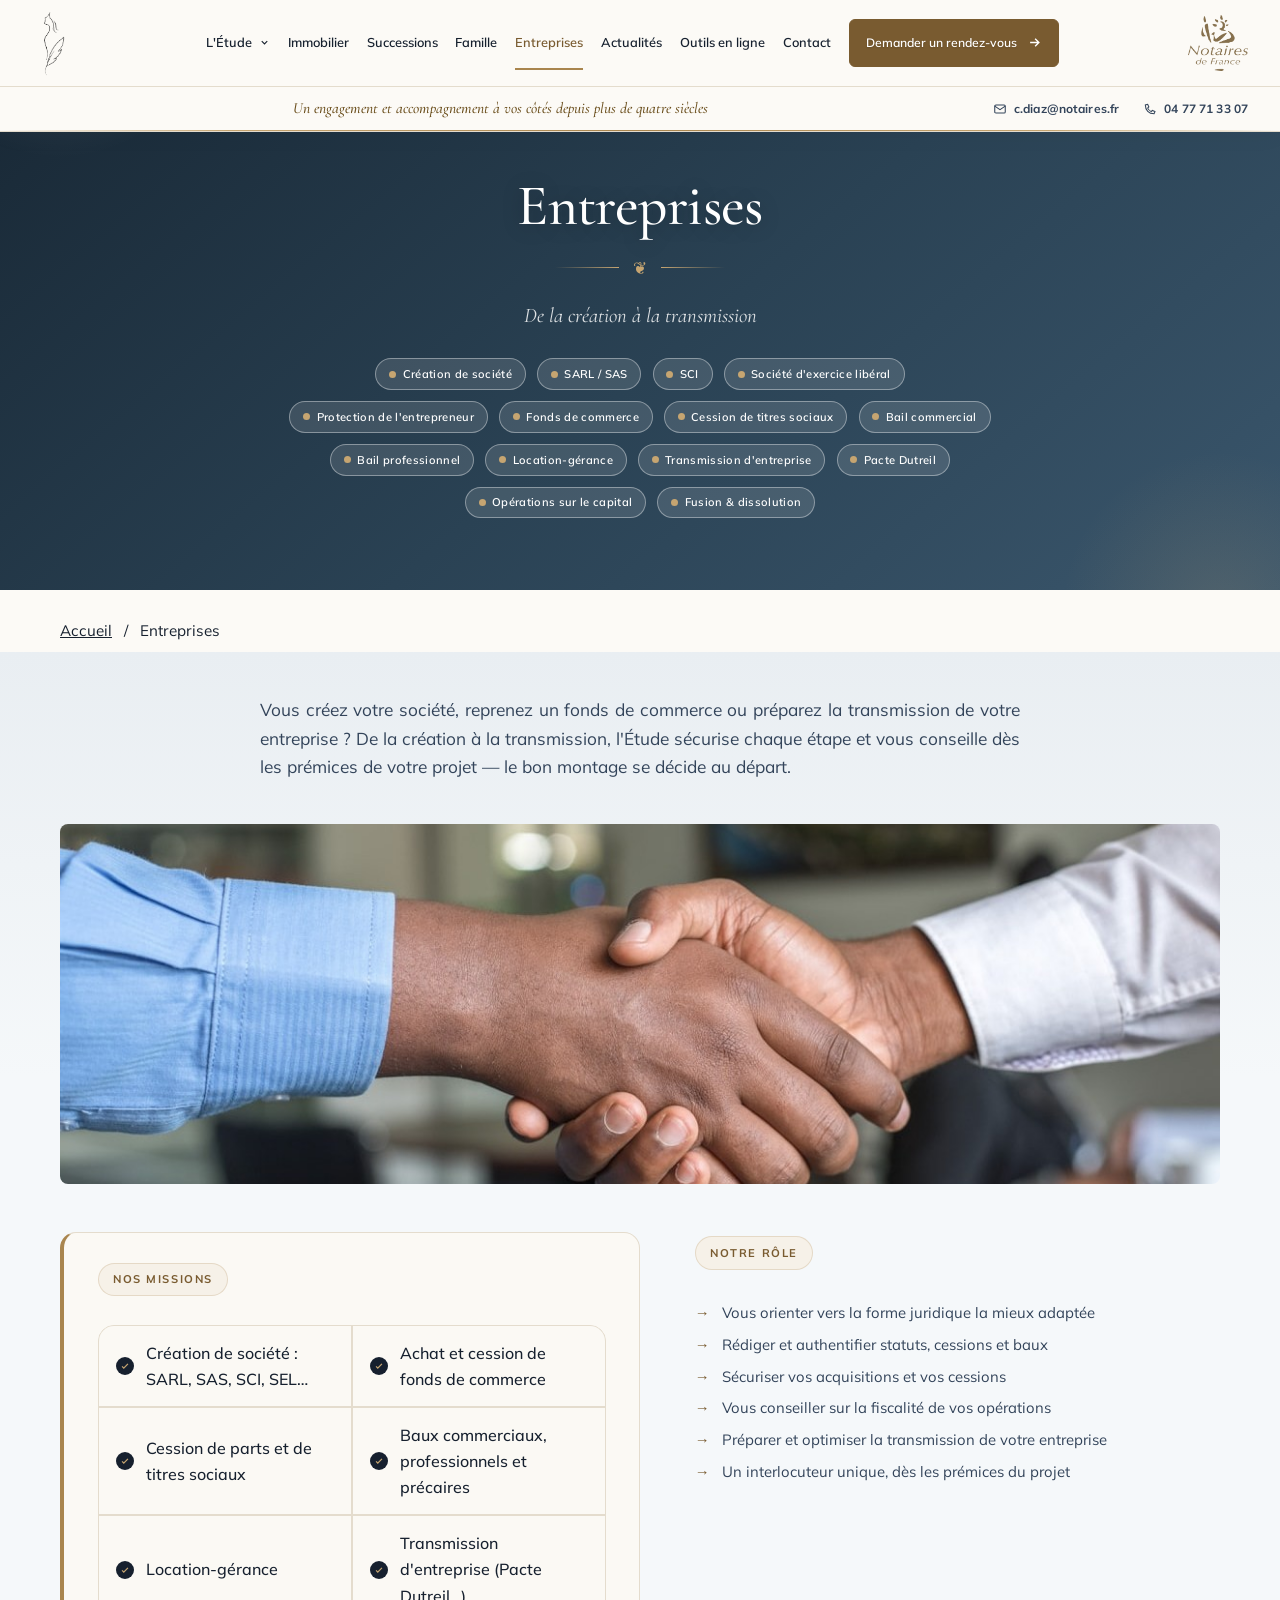
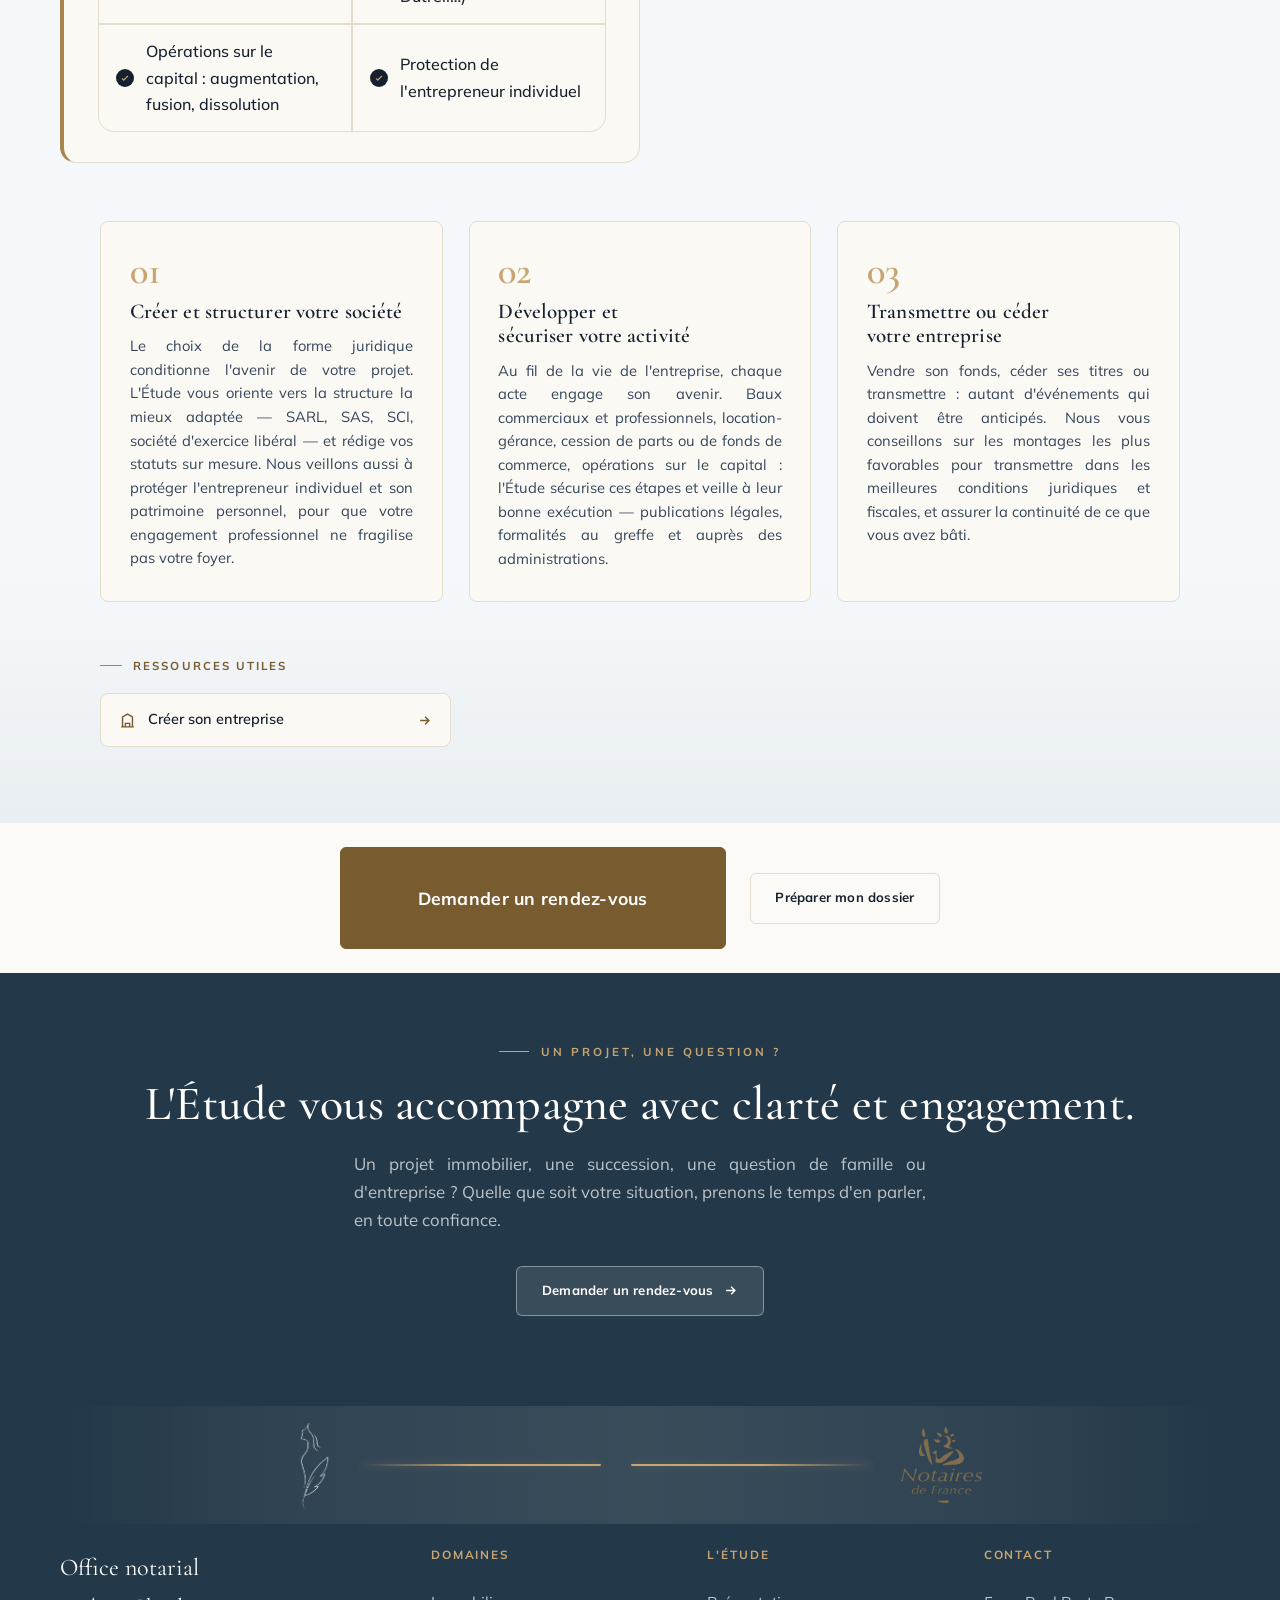
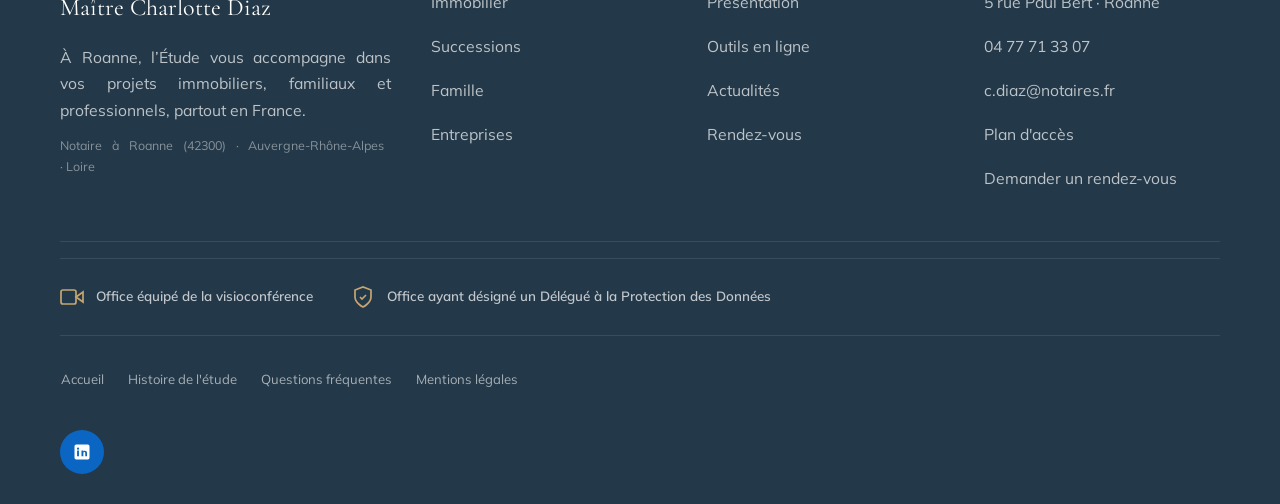
==== entreprises/index.html @ 30078b8b "Simplifie les parcours clients et cree quatre pages metier" ====
<!DOCTYPE html>
<html lang="fr">
<head>
<meta charset="UTF-8">

<meta name="viewport" content="width=device-width, initial-scale=1.0">
<title>Entreprises à Roanne — Me Charlotte Diaz, notaire</title>
<meta name="description" content="Création, développement et transmission d'entreprise à Roanne : l'Étude accompagne vos projets professionnels et patrimoniaux.">
<!-- La balise "keywords" a été retirée le 09/09/2026 (recommandation de l'audit) :
     Google l'ignore depuis 2009, elle ne servait à rien et affichait publiquement
     la liste des mots-clés visés. Le vrai référencement passe par le titre,
     la description et le texte de la page — qui sont déjà en place. -->

<!-- ══════════════════════════════════════════════════════════════════
     ADRESSE OFFICIELLE DE LA PAGE  ·  À METTRE À JOUR LE JOUR J

     Ces trois lignes disent à Google et aux réseaux sociaux :
     « la vraie adresse de ce site, c'est celle-ci ».
     Aujourd'hui c'est l'adresse provisoire en .vercel.app.
     👉 LE JOUR DE LA NOMINATION : remplacer les 3 adresses ci-dessous
        par le domaine définitif (ex. https://diaz-roanne.notaires.fr/),
        ainsi que le champ "url" de la fiche technique plus bas.
     ══════════════════════════════════════════════════════════════════ -->
<link rel="canonical" href="https://etude-charlotte-diaz.vercel.app/entreprises/">
<meta property="og:url" content="https://etude-charlotte-diaz.vercel.app/entreprises/">
<meta property="og:image" content="https://etude-charlotte-diaz.vercel.app/assets/partage.jpg">
<meta property="og:image:width" content="1200">
<meta property="og:image:height" content="630">
<meta property="og:image:alt" content="Étude notariale Charlotte Diaz — Notaire à Roanne">
<meta property="og:site_name" content="Étude Notariale Charlotte Diaz — Roanne">
<meta property="og:locale" content="fr_FR">
<meta name="twitter:card" content="summary_large_image">
<!-- ══════════════════════════════════════════════════════════════════
     INTERRUPTEUR GOOGLE  ·  état actuel : FERMÉ (relecture privée)

     "noindex, nofollow" = le site est INVISIBLE sur Google.
                           Seules les personnes à qui Charlotte envoie
                           le lien peuvent le voir. C'est le réglage
                           pendant la phase de relecture.

     "index, follow"     = le site est VISIBLE sur Google.
                           👉 À METTRE LE JOUR DE LA NOMINATION.

     Voir la marche à suivre complète dans JOUR_J.md
     ══════════════════════════════════════════════════════════════════ -->
<meta name="robots" content="noindex, nofollow">
<meta property="og:title" content="Entreprises à Roanne — Me Charlotte Diaz, notaire">
<meta property="og:description" content="Création, développement et transmission d'entreprise à Roanne : l'Étude accompagne vos projets professionnels et patrimoniaux.">
<meta property="og:type" content="website">
<script type="application/ld+json">
{
  "@context": "https://schema.org",
  "@type": "Notary",
  "name": "Étude Notariale Charlotte Diaz",
  "alternateName": ["Étude de Maître Yves Suchet", "Office notarial Suchet", "Étude Suchet — Roanne"],
  "description": "Étude notariale à Roanne, en Auvergne-Rhône-Alpes. Maître Charlotte Diaz succède à Maître Yves Suchet à la tête de l'office du 5 rue Paul Bert. Immobilier, successions, droit de la famille et des entreprises — du Roannais à l'Ouest lyonnais et à Saint-Germain-l'Espinasse.",
  "url": "https://etude-charlotte-diaz.vercel.app/",
  "image": "https://etude-charlotte-diaz.vercel.app/assets/partage.jpg",
  "telephone": "+33477713307",
  "email": "c.diaz@notaires.fr",
  "address": {
    "@type": "PostalAddress",
    "streetAddress": "5 rue Paul Bert",
    "addressLocality": "Roanne",
    "postalCode": "42300",
    "addressRegion": "Auvergne-Rhône-Alpes",
    "addressCountry": "FR"
  },
  "geo": {
    "@type": "GeoCoordinates",
    "latitude": 46.0343,
    "longitude": 4.0701
  },
  "openingHoursSpecification": [
    {
      "@type": "OpeningHoursSpecification",
      "dayOfWeek": ["Monday","Tuesday","Wednesday","Thursday","Friday"],
      "opens": "10:00",
      "closes": "12:00"
    },
    {
      "@type": "OpeningHoursSpecification",
      "dayOfWeek": ["Monday","Tuesday","Thursday","Friday"],
      "opens": "14:00",
      "closes": "17:00"
    }
  ],
  "areaServed": ["Roanne", "Roannais", "Saint-Germain-l'Espinasse", "Ouest lyonnais", "Loire", "Rhône", "Auvergne-Rhône-Alpes"],
  "priceRange": "€€"
}
</script>
<!-- Favicon : la plume de l'Étude dans l'onglet du navigateur (22/07/2026) -->
<link rel="icon" type="image/png" href="../assets/favicon-plume.png">
<link rel="apple-touch-icon" href="../assets/favicon-plume.png">
<link rel="preconnect" href="https://fonts.googleapis.com">
<link rel="preconnect" href="https://fonts.gstatic.com" crossorigin="">
<link href="https://fonts.googleapis.com/css2?family=Cormorant+Garamond:ital,wght@0,400;0,500;0,600;0,700;1,400;1,700&family=Mulish:wght@400;500;600;700&family=Italianno&display=swap" rel="stylesheet">
<!-- 09/09/2026 : la graisse Mulish 300 (« très fine ») était téléchargée sans
     jamais être utilisée — retirée. À l'inverse, l'italique gras du Cormorant
     (1,700) était réclamé par la phrase d'accroche sous le menu sans être
     chargé : le navigateur le fabriquait grossièrement, il est maintenant vrai. -->
<link rel="stylesheet" href="../assets/site.css">
<link rel="stylesheet" href="../assets/experience.css">
<script src="../assets/experience.js" defer></script>
<meta name="theme-color" content="#193444">
<link rel="stylesheet" href="../assets/parcours.css"><script src="../assets/contact.js" defer></script></head>
<body data-view="entreprises" data-page="entreprises">
<a data-route="contenu" href="#contenu" class="skip-link">Aller au contenu</a>

<!-- ░░░ NAV ░░░ -->
<header class="nav" id="nav">
  <div class="nav-inner">
    <!-- Le bloc texte (Office notarial / Charlotte DIAZ / Successeur…) a été remplacé par
         le logo seul, à la demande de Charlotte (22/07/2026). Le nom apparaît désormais
         en grand sur la page d'accueil. Ancienne version : voir _archives/. -->
    <a data-route="accueil" href="../#accueil" class="brand" id="brandBlock" aria-label="Accueil — Office notarial Charlotte Diaz">
      <div class="monogram monogram-solo"><img src="../assets/logo-plume-traits.png" alt="Logo de l'Étude — Office notarial Charlotte Diaz"></div>
    </a>
    <nav class="links" id="links" aria-label="Navigation principale">
      <div class="nav-drop">
        <button type="button" class="nav-drop-trigger" aria-expanded="false" aria-controls="menu-etude">L'Étude
          <svg class="nav-drop-caret" viewBox="0 0 24 24" fill="none" stroke="currentColor" stroke-width="2.4"><path d="M6 9l6 6 6-6" /></svg>
        </button>
        <div class="nav-drop-menu" id="menu-etude">
          <a data-route="etude" href="../#etude">Qui sommes-nous</a>
          <a data-route="histoire" href="../#histoire">Histoire de l'étude</a>
        </div>
      </div>
      <a data-route="immobilier" href="../immobilier/">Immobilier</a>
      <a data-route="successions" href="../successions/">Successions</a>
      <a data-route="famille" href="../famille/">Famille</a>
      <a class="active" aria-current="page" data-route="entreprises" href="../entreprises/">Entreprises</a>
      <a data-route="actualites" href="../#actualites">Actualités</a>
      <a data-route="outils" href="../#outils">Outils en ligne</a>
      <a data-route="contact" href="../#contact">Contact</a>
      <a data-route="rdv" href="../#rdv" class="btn btn-primary">Demander un rendez-vous
        <svg viewBox="0 0 24 24" fill="none" stroke="currentColor" stroke-width="2.2"><path d="M5 12h14M13 6l6 6-6 6" /></svg>
      </a>
    </nav>
    <div class="nav-logos-right">
      <img src="../assets/logo-notaires-officiel.webp" alt="Notaires de France" class="nav-logo-reseau">
    </div>
    <button type="button" class="burger" id="burger" aria-label="Ouvrir le menu" aria-expanded="false" aria-controls="links"><span></span><span></span><span></span></button>
  </div>
  <div class="nav-bottomline">
    <div class="nav-subline">Un engagement et accompagnement à vos côtés depuis plus de quatre siècles</div>
    <div class="bcoord" id="bcoordLine">
      <a href="mailto:c.diaz@notaires.fr"><svg viewBox="0 0 24 24" fill="none" stroke="currentColor" stroke-width="1.8"><rect x="3" y="5" width="18" height="14" rx="2" /><path d="M3 7l9 6 9-6" /></svg>c.diaz@notaires.fr</a>
      <a href="tel:+33477713307"><svg viewBox="0 0 24 24" fill="none" stroke="currentColor" stroke-width="1.8"><path d="M4 5c0 9 6 15 15 15l1.5-3.5-4.5-2-2 2c-2.5-1.3-4.7-3.5-6-6l2-2-2-4.5z" /></svg>04 77 71 33 07</a>
    </div>
  </div>
</header>
<main id="contenu" tabindex="-1"><noscript>
  <style>
    header.nav{position:relative}nav.links{position:static;visibility:visible;opacity:1;pointer-events:auto;max-height:none;flex-wrap:wrap;transform:none}
    .nav-inner{height:auto;flex-wrap:wrap}.nav-drop-menu,.nav-drop:hover .nav-drop-menu{display:block;position:static;max-height:none;visibility:visible;opacity:1;transform:none}
    .burger,.nav-drop-trigger,#formContact,#loadMap{display:none!important}.tab-dup{display:block!important}
    .hero{padding-top:48px}.noscript-note{padding:24px;text-align:center;background:#f6f1e8}
  </style>
  <p class="noscript-note">Pour nous écrire ou demander un rendez-vous, contactez l’Étude au <a href="tel:+33477713307">04 77 71 33 07</a> ou à <a href="mailto:c.diaz@notaires.fr">c.diaz@notaires.fr</a>. L’envoi du formulaire nécessite JavaScript.</p>
</noscript><div id="pageBand" class="page-band pb-entreprises"><div class="pb-inner"><h1 tabindex="-1">Entreprises</h1><div class="pb-rule" aria-hidden="true">❦</div><div class="pb-sub">De la création à la transmission</div><div class="promo-pills" style="margin-top:1.6rem"><span class="promo-pill">Création de société</span><span class="promo-pill">SARL / SAS</span><span class="promo-pill">SCI</span><span class="promo-pill">Société d'exercice libéral</span><span class="promo-pill">Protection de l'entrepreneur</span><span class="promo-pill">Fonds de commerce</span><span class="promo-pill">Cession de titres sociaux</span><span class="promo-pill">Bail commercial</span><span class="promo-pill">Bail professionnel</span><span class="promo-pill">Location-gérance</span><span class="promo-pill">Transmission d'entreprise</span><span class="promo-pill">Pacte Dutreil</span><span class="promo-pill">Opérations sur le capital</span><span class="promo-pill">Fusion &amp; dissolution</span></div></div></div><nav class="breadcrumb wrap" aria-label="Fil d’Ariane"><a href="../#accueil">Accueil</a><span aria-hidden="true">/</span><span aria-current="page">Entreprises</span></nav><section class="sec" id="entreprises">
  <div class="wrap">
    <div class="ornament" aria-hidden="true">❦</div>
    <div class="sec-head center reveal in" style="max-width:760px;margin:0 auto 2.6rem">
      <p>Vous créez votre société, reprenez un fonds de commerce ou préparez la transmission de votre entreprise&#160;? De la création à la transmission, l'Étude sécurise chaque étape et vous conseille dès les prémices de votre projet — le bon montage se décide au départ.</p>
    </div>

    <!-- Photo d'ambiance (audit esthétique 22/07/2026) -->
    <figure class="domain-photo reveal in"><img loading="lazy" decoding="async" src="../assets/entreprises-wide.jpg" alt="Entreprises — de la création à la transmission"></figure>

    <div class="promo-intro-card reveal in">
      <div>
        <div class="badge-top" style="margin-bottom:1rem">Nos missions</div>
        <div class="promo-acts-grid">
          <div class="promo-act"><span class="pac"><svg viewBox="0 0 24 24" fill="none" stroke="currentColor" stroke-width="3"><path d="M5 13l4 4L19 7" /></svg></span> Création de société&#160;: SARL, SAS, SCI, SEL…</div>
          <div class="promo-act"><span class="pac"><svg viewBox="0 0 24 24" fill="none" stroke="currentColor" stroke-width="3"><path d="M5 13l4 4L19 7" /></svg></span> Achat et cession de fonds de commerce</div>
          <div class="promo-act"><span class="pac"><svg viewBox="0 0 24 24" fill="none" stroke="currentColor" stroke-width="3"><path d="M5 13l4 4L19 7" /></svg></span> Cession de parts et de titres sociaux</div>
          <div class="promo-act"><span class="pac"><svg viewBox="0 0 24 24" fill="none" stroke="currentColor" stroke-width="3"><path d="M5 13l4 4L19 7" /></svg></span> Baux commerciaux, professionnels et précaires</div>
          <div class="promo-act"><span class="pac"><svg viewBox="0 0 24 24" fill="none" stroke="currentColor" stroke-width="3"><path d="M5 13l4 4L19 7" /></svg></span> Location-gérance</div>
          <div class="promo-act"><span class="pac"><svg viewBox="0 0 24 24" fill="none" stroke="currentColor" stroke-width="3"><path d="M5 13l4 4L19 7" /></svg></span> Transmission d'entreprise (Pacte Dutreil…)</div>
          <div class="promo-act"><span class="pac"><svg viewBox="0 0 24 24" fill="none" stroke="currentColor" stroke-width="3"><path d="M5 13l4 4L19 7" /></svg></span> Opérations sur le capital&#160;: augmentation, fusion, dissolution</div>
          <div class="promo-act"><span class="pac"><svg viewBox="0 0 24 24" fill="none" stroke="currentColor" stroke-width="3"><path d="M5 13l4 4L19 7" /></svg></span> Protection de l'entrepreneur individuel</div>
        </div>
      </div>
      <div>
        <div class="badge-top" style="margin-bottom:1rem">Notre rôle</div>
        <ul class="promo-avantages">
          <li>Vous orienter vers la forme juridique la mieux adaptée</li>
          <li>Rédiger et authentifier statuts, cessions et baux</li>
          <li>Sécuriser vos acquisitions et vos cessions</li>
          <li>Vous conseiller sur la fiscalité de vos opérations</li>
          <li>Préparer et optimiser la transmission de votre entreprise</li>
          <li>Un interlocuteur unique, dès les prémices du projet</li>
        </ul>
      </div>
    </div>

    <div class="fam-pillars reveal in">
      <div class="fam-pillar">
        <div class="fp-num">01</div>
        <h3>Créer et structurer votre société</h3>
        <p>Le choix de la forme juridique conditionne l'avenir de votre projet. L'Étude vous oriente vers la structure la mieux adaptée — SARL, SAS, SCI, société d'exercice libéral — et rédige vos statuts sur mesure. Nous veillons aussi à protéger l'entrepreneur individuel et son patrimoine personnel, pour que votre engagement professionnel ne fragilise pas votre foyer.</p>
      </div>
      <div class="fam-pillar">
        <div class="fp-num">02</div>
        <h3>Développer et sécuriser votre activité</h3>
        <p>Au fil de la vie de l'entreprise, chaque acte engage son avenir. Baux commerciaux et professionnels, location-gérance, cession de parts ou de fonds de commerce, opérations sur le capital&#160;: l'Étude sécurise ces étapes et veille à leur bonne exécution — publications légales, formalités au greffe et auprès des administrations.</p>
      </div>
      <div class="fam-pillar">
        <div class="fp-num">03</div>
        <h3>Transmettre ou céder votre entreprise</h3>
        <p>Vendre son fonds, céder ses titres ou transmettre&#160;: autant d'événements qui doivent être anticipés. Nous vous conseillons sur les montages les plus favorables pour transmettre dans les meilleures conditions juridiques et fiscales, et assurer la continuité de ce que vous avez bâti.</p>
      </div>
    </div>

    <div class="res-block reveal in">
      <div class="res-label">Ressources utiles</div>
      <div class="res-grid">
        <a href="https://www.notaires.fr/fr/entreprise" target="_blank" rel="noopener" class="res-link">
          <svg viewBox="0 0 24 24" fill="none" stroke="currentColor" stroke-width="2"><path d="M3 21h18M5 21V7l7-4 7 4v14M9 21v-5h6v5" /></svg>
          Créer son entreprise
          <svg class="res-arrow" viewBox="0 0 24 24" fill="none" stroke="currentColor" stroke-width="2.5"><path d="M5 12h14M13 6l6 6-6 6" /></svg>
        </a>
      </div>
    </div>

  </div>
</section><nav class="contact-actions wrap" aria-label="Votre prochain échange"><a class="btn btn-primary" href="../#rdv">Demander un rendez-vous</a><a class="btn btn-ghost" href="../#outils">Préparer mon dossier</a></nav><section class="dark" id="ctaBand" style="background:linear-gradient(180deg,#1E4FC4 0%,#173E9C 40%,#102A66 72%,#0B1C3F 100%)">
  <div class="wrap">
    <div class="cta-band reveal in">
      <div class="eyebrow" style="justify-content:center">Un projet, une question&#160;?</div>
      <h2>L'Étude vous accompagne avec clarté et engagement.</h2>
      <p>Un projet immobilier, une succession, une question de famille ou d'entreprise&#160;? Quelle que soit votre situation, prenons le temps d'en parler, en toute confiance.</p>
      <a data-route="rdv" href="../#rdv" class="btn btn-light">Demander un rendez-vous
        <svg viewBox="0 0 24 24" fill="none" stroke="currentColor" stroke-width="2.2"><path d="M5 12h14M13 6l6 6-6 6" /></svg>
      </a>
    </div>
  </div>
</section></main>
<footer>
  <div class="wrap">
    <!-- Bandeau-signature symétrique (demande de Charlotte, 22/07/2026) : la plume à gauche,
         Notaires de France à droite, ornement doré au centre. Le même motif revient en fin
         de chaque onglet — seule la couleur de fond change avec l'onglet. -->
    <div class="foot-signature">
      <img loading="lazy" decoding="async" src="../assets/logo-plume-traits.png" alt="Logo de l'Étude" class="fs-plume">
      <span class="fs-line" aria-hidden="true"></span>
      <span class="fs-line fs-line-r" aria-hidden="true"></span>
      <img loading="lazy" decoding="async" src="../assets/logo-notaires-officiel.webp" alt="Notaires de France" class="fs-notaires">
    </div>
    <div class="foot-grid">
      <div class="foot-brand">
        <div class="bn">Office notarial<br>Maître Charlotte Diaz</div>
        <p>À Roanne, l’Étude vous accompagne dans vos projets immobiliers, familiaux et professionnels, partout en France.</p>
        <p style="font-size:.78rem;color:rgba(255,255,255,.45);margin-top:.7rem">Notaire à Roanne (42300) · Auvergne-Rhône-Alpes · Loire</p>
      </div>
      <div class="foot-col">
        <h4>Domaines</h4>
        <a data-route="immobilier" href="../immobilier/">Immobilier</a>
        <a data-route="successions" href="../successions/">Successions</a>
        <a data-route="famille" href="../famille/">Famille</a>
        <a class="active" aria-current="page" data-route="entreprises" href="../entreprises/">Entreprises</a>
      </div>
      <div class="foot-col">
        <h4>L'Étude</h4>
        <a data-route="etude" href="../#etude">Présentation</a>
        <a data-route="outils" href="../#outils">Outils en ligne</a>
        <a data-route="actualites" href="../#actualites">Actualités</a>
        <a data-route="rdv" href="../#rdv">Rendez-vous</a>
      </div>
      <div class="foot-col">
        <h4>Contact</h4>
        <a data-route="contact" href="../#contact">5 rue Paul Bert · Roanne</a>
        <a href="tel:+33477713307">04 77 71 33 07</a>
        <a href="mailto:c.diaz@notaires.fr">c.diaz@notaires.fr</a>
        <a data-route="contact" href="../#contact">Plan d'accès</a>
        <a data-route="rdv" href="../#rdv">Demander un rendez-vous</a>
      </div>
    </div>

    <div class="foot-badges">
      <div class="foot-badge">
        <svg viewBox="0 0 24 24" fill="none" stroke="currentColor" stroke-width="1.7"><path d="M23 7l-7 5 7 5V7z" /><rect x="1" y="5" width="15" height="14" rx="2" /></svg>
        Office équipé de la visioconférence
      </div>
      <div class="foot-badge">
        <svg viewBox="0 0 24 24" fill="none" stroke="currentColor" stroke-width="1.7"><path d="M12 22s8-4 8-10V5l-8-3-8 3v7c0 6 8 10 8 10z" /><path d="M9 12l2 2 4-4" /></svg>
        Office ayant désigné un Délégué à la Protection des Données
      </div>
    </div>

    <nav class="foot-navline" aria-label="Plan du site">
      <a data-route="accueil" href="../#accueil">Accueil</a>

      <a data-route="histoire" href="../#histoire">Histoire de l'étude</a>







      <a data-route="faq" href="../#faq">Questions fréquentes</a>
      <a data-route="mentions" href="../#mentions">Mentions légales</a>
    </nav>

    <div class="foot-bottom">
      <div class="foot-social" style="margin-top:0">
        <a href="https://www.linkedin.com/in/charlotte-diaz-6a757a159/" target="_blank" rel="noopener" class="soc soc-li" aria-label="LinkedIn de Charlotte Diaz"><svg viewBox="0 0 24 24" fill="currentColor"><path d="M19 3a2 2 0 012 2v14a2 2 0 01-2 2H5a2 2 0 01-2-2V5a2 2 0 012-2h14zM8.34 17V10.3H6.1V17h2.24zM7.22 9.34a1.3 1.3 0 100-2.6 1.3 1.3 0 000 2.6zM18 17v-3.67c0-1.96-1.05-2.87-2.45-2.87-1.13 0-1.63.62-1.92 1.06V10.3h-2.24V17h2.24v-3.74c0-.2.01-.39.07-.53.16-.39.52-.8 1.12-.8.79 0 1.1.6 1.1 1.48V17H18z" /></svg></a>
        <!-- Boutons Facebook et Instagram masqués tant que les comptes n'existent pas
             (audit du 22/07/2026) : un bouton qui ne mène nulle part fait brouillon.
             Pour les réactiver : retirer ces balises de commentaire et mettre les vraies adresses.
        <a href="#" class="soc soc-fb" aria-label="Facebook (à venir)"><svg viewBox="0 0 24 24" fill="currentColor"><path d="M22 12a10 10 0 10-11.56 9.88v-6.99H7.9V12h2.54V9.8c0-2.5 1.49-3.89 3.77-3.89 1.09 0 2.24.2 2.24.2v2.46h-1.26c-1.24 0-1.63.77-1.63 1.56V12h2.78l-.44 2.89h-2.34v6.99A10 10 0 0022 12z"/></svg></a>
        <a href="#" class="soc soc-ig" aria-label="Instagram (à venir)"><svg viewBox="0 0 24 24" fill="currentColor"><path d="M12 2.16c3.2 0 3.58.01 4.85.07 1.17.05 1.8.25 2.23.41.56.22.96.48 1.38.9.42.42.68.82.9 1.38.16.42.36 1.06.41 2.23.06 1.27.07 1.65.07 4.85s-.01 3.58-.07 4.85c-.05 1.17-.25 1.8-.41 2.23-.22.56-.48.96-.9 1.38-.42.42-.82.68-1.38.9-.42.16-1.06.36-2.23.41-1.27.06-1.65.07-4.85.07s-3.58-.01-4.85-.07c-1.17-.05-1.8-.25-2.23-.41-.56-.22-.96-.48-1.38-.9-.42-.42-.68-.82-.9-1.38-.16-.42-.36-1.06-.41-2.23C2.17 15.58 2.16 15.2 2.16 12s.01-3.58.07-4.85c.05-1.17.25-1.8.41-2.23.22-.56.48-.96.9-1.38.42-.42.82-.68 1.38-.9.42-.16 1.06-.36 2.23-.41C8.42 2.17 8.8 2.16 12 2.16zM12 0C8.74 0 8.33.01 7.05.07 5.78.13 4.9.33 4.14.63c-.79.31-1.46.72-2.12 1.38C1.36 2.67.95 3.34.63 4.14.33 4.9.13 5.78.07 7.05.01 8.33 0 8.74 0 12s.01 3.67.07 4.95c.06 1.27.26 2.15.56 2.91.31.8.72 1.47 1.38 2.13.66.66 1.33 1.07 2.12 1.38.76.3 1.64.5 2.91.56C8.33 23.99 8.74 24 12 24s3.67-.01 4.95-.07c1.27-.06 2.15-.26 2.91-.56.8-.31 1.47-.72 2.13-1.38.66-.66 1.07-1.33 1.38-2.13.3-.76.5-1.64.56-2.91.06-1.28.07-1.69.07-4.95s-.01-3.67-.07-4.95c-.06-1.27-.26-2.15-.56-2.91-.31-.8-.72-1.47-1.38-2.13-.66-.66-1.33-1.07-2.13-1.38-.76-.3-1.64-.5-2.91-.56C15.67.01 15.26 0 12 0zm0 5.84A6.16 6.16 0 1018.16 12 6.16 6.16 0 0012 5.84zM12 16a4 4 0 110-8 4 4 0 010 8zm6.41-10.85a1.44 1.44 0 100 2.88 1.44 1.44 0 000-2.88z"/></svg></a>
        -->
      </div>
    </div>
  </div>
</footer>


</body>
</html>
---- assets/site.css ----
:root{
    --ink:#16202E;
    --ink-soft:#33445A;
    --brass:#A9854E;
    --brass-light:#C6A571;
    --brass-deep:#8A6B3A;
    --ivory:#F6F1E8;
    --cream:#FBF9F4;
    --paper:#FCFAF6;
    --line:#E4DCCD;
    --line-soft:rgba(169,133,78,.22);
    --shadow-sm:0 1px 2px rgba(22,32,46,.06),0 4px 16px rgba(22,32,46,.05);
    --shadow-md:0 10px 40px -12px rgba(22,32,46,.22);
    --shadow-lg:0 30px 80px -28px rgba(22,32,46,.35);
    --serif:'Cormorant Garamond',Georgia,serif;
    --sans:'Mulish',-apple-system,BlinkMacSystemFont,sans-serif;
    --maxw:1180px;
    --r:14px;
  }

  *{margin:0;padding:0;box-sizing:border-box}
  html{font-size:118%;scroll-behavior:smooth;scroll-padding-top:240px;-webkit-text-size-adjust:100%}
  body{
    font-family:var(--sans);
    color:var(--ink);
    background:#FFFFFF;
    line-height:1.65;
    font-weight:400;
    overflow-x:hidden;
    -webkit-font-smoothing:antialiased;
  }
  /* paper grain */
  body::before{
    content:"";position:fixed;inset:0;pointer-events:none;z-index:1;opacity:.5;mix-blend-mode:multiply;
    background-image:url("data:image/svg+xml,%3Csvg xmlns='http://www.w3.org/2000/svg' width='160' height='160'%3E%3Cfilter id='n'%3E%3CfeTurbulence type='fractalNoise' baseFrequency='0.9' numOctaves='2' stitchTiles='stitch'/%3E%3C/filter%3E%3Crect width='100%25' height='100%25' filter='url(%23n)' opacity='0.035'/%3E%3C/svg%3E");
  }
  ::selection{background:var(--brass);color:#fff}
  img{max-width:100%;display:block}
  a{color:inherit;text-decoration:none}
  h1,h2,h3,h4{font-family:var(--serif);font-weight:600;line-height:1.1;letter-spacing:.005em}
  p{text-align:justify}

  .wrap{max-width:var(--maxw);margin:0 auto;padding:0 28px}
  .eyebrow{
    font-family:var(--sans);font-size:.72rem;font-weight:700;letter-spacing:.26em;text-transform:uppercase;
    color:var(--brass-deep);display:inline-flex;align-items:center;gap:.7rem;margin-bottom:1.1rem;
  }
  .eyebrow::before{content:"";width:30px;height:1px;background:var(--brass);display:inline-block}

  /* ---------- TOP BAR ---------- */

  /* ---------- NAV ---------- */
  header.nav{
    position:fixed;top:0;left:0;right:0;z-index:50;
    background:linear-gradient(rgba(251,249,244,0.86),rgba(251,249,244,0.86)),url('assets/nav-bg-3.jpg') center/cover no-repeat;
    border-bottom:none;box-shadow:0 4px 30px -20px rgba(22,32,46,.4);
  }
  /* Peps du bandeau (22/07/2026) : un filet doré souligne l'en-tête, comme un trait de plume */
  header.nav::after{content:"";position:absolute;left:0;right:0;bottom:0;height:3px;
    background:linear-gradient(90deg,transparent 0%,var(--brass-light) 18%,var(--brass) 50%,var(--brass-light) 82%,transparent 100%)}
  .nav-inner{width:100%;padding:0 40px;height:132px;display:flex;align-items:center;justify-content:space-between;gap:1.6rem}
  .brand{display:flex;flex-direction:row;align-items:center;gap:1rem;text-align:left}
  .nav-subline{min-height:56px;display:flex;align-items:center;justify-content:center;background:transparent;border-top:none;font-family:var(--serif);font-style:italic;font-weight:700;font-size:1.5rem;color:#6B4F1D;text-align:center;letter-spacing:.03em;padding:.2rem 28px .7rem;text-shadow:0 1px 10px rgba(255,255,255,.95)}
  @media(max-width:680px){.nav-subline{display:none}}
  .monogram{
    width:46px;height:46px;flex-shrink:0;
    display:grid;place-items:center;overflow:visible;
  }
  .monogram img{width:100%;height:100%;object-fit:contain;filter:brightness(0) saturate(1)}
  .brand .bn{font-family:var(--serif);font-size:1.7rem;font-weight:600;line-height:1;color:var(--ink)}
  .brand .bs{font-size:.86rem;letter-spacing:.26em;text-transform:uppercase;color:var(--brass-deep);font-weight:700;margin-top:.28rem}
  .brand .bsucc{font-size:.8rem;letter-spacing:.05em;color:var(--ink-soft);font-weight:500;margin-top:.2rem}
  /* Logo seul en haut à gauche (choix de Charlotte, 22/07/2026) — plus grand, puisqu'il est seul.
     ⚠️ L'image de la plume est très verticale (274x856) et sa hauteur CSS ne se limite pas
     toute seule : on lui donne une hauteur EXPLICITE pour qu'elle reste entière
     dans le bandeau clair (sinon sa pointe se perd dans la vidéo sombre). */
  .brand .monogram-solo{width:84px;height:84px}
  .brand .monogram-solo img{width:auto;height:128px}
  @media(max-width:680px){.brand .monogram-solo{width:40px;height:52px}.brand .monogram-solo img{width:auto;height:52px}}
  nav.links{display:flex;align-items:center;gap:2.1rem;flex:1;justify-content:center;margin-left:.5rem}
  nav.links a{font-family:var(--serif);font-size:1.28rem;font-weight:600;letter-spacing:.03em;color:var(--ink);position:relative;padding:.4rem 0;transition:color .25s;white-space:nowrap}
  nav.links a::after{content:"";position:absolute;left:0;bottom:-2px;width:0;height:1.5px;background:var(--brass);transition:width .3s ease}
  nav.links a:hover{color:var(--brass-deep)}
  .nav-drop{position:relative;display:flex;align-items:center}
  .nav-drop-trigger{display:inline-flex;align-items:center;gap:.32rem}
  .nav-drop-caret{width:11px;height:11px;transition:transform .25s}
  .nav-drop:hover .nav-drop-caret{transform:rotate(180deg)}
  .nav-drop-menu{position:absolute;top:100%;left:0;margin-top:14px;background:#fff;border:1px solid var(--line);border-radius:12px;box-shadow:var(--shadow-md);min-width:210px;padding:.5rem;opacity:0;visibility:hidden;transform:translateY(-6px);transition:opacity .25s,transform .25s,visibility .25s;z-index:10}
  .nav-drop:hover .nav-drop-menu,.nav-drop:focus-within .nav-drop-menu{opacity:1;visibility:visible;transform:translateY(0)}
  .nav-drop-menu a{display:block;padding:.65rem .85rem;border-radius:8px;font-size:.86rem;font-weight:600;color:var(--ink-soft);white-space:nowrap}
  .nav-drop-menu a:hover{background:var(--ivory);color:var(--ink)}
  .nav-drop-menu a::after{display:none}
  .bcoord{display:flex;align-items:center;justify-content:flex-end;gap:1.6rem;flex-wrap:wrap;font-size:.95rem;letter-spacing:.01em;color:var(--brass-deep);font-weight:700;padding:.5rem 48px .35rem;background:transparent;text-shadow:0 1px 6px rgba(255,255,255,.9)}
  .bcoord a{display:inline-flex;align-items:center;gap:.45rem;color:inherit;text-decoration:none;transition:color .2s}
  .bcoord a:hover{color:var(--ink)}
  .bcoord svg{width:16px;height:16px;flex-shrink:0}
  .nav-bottomline{position:relative}
  @media(min-width:1260px){
    .nav-bottomline{display:flex;align-items:center}
    .nav-bottomline .bcoord{flex:0 0 auto;padding-top:0;padding-bottom:0}
    .nav-bottomline .nav-subline{flex:1 1 auto;min-width:0;padding-left:18rem;padding-right:1rem}
  }
  .nav-logos-right{display:flex;align-items:center;gap:0;flex-shrink:0}
  .nav-logo-plume-right{height:190px;width:auto;object-fit:contain}
  .nav-logo-reseau{height:78px;width:auto;object-fit:contain}
  @media(max-width:1180px){.nav-logos-right{display:none}}
  nav.links a:hover::after,nav.links a.active::after{width:100%}
  nav.links a.btn::after{display:none}
  .btn{
    display:inline-flex;align-items:center;gap:.6rem;font-family:var(--sans);font-weight:700;font-size:.82rem;letter-spacing:.04em;
    padding:.85rem 1.55rem;border-radius:60px;cursor:pointer;border:1.5px solid var(--ink);transition:all .3s ease;
    white-space:nowrap;justify-content:center;
  }
  .btn-primary{background:#F4ECDC;color:var(--brass-deep);border-color:#F4ECDC;padding:2.2rem 4.8rem;font-size:1.1rem}
  .btn-primary:hover{background:#ECE0C6;border-color:#ECE0C6;color:var(--brass-deep);transform:translateY(-2px);box-shadow:var(--shadow-md)}
  /* Peps du bandeau : LE bouton important du menu passe en vrai doré */
  nav.links .btn-primary{background:linear-gradient(135deg,var(--brass-light),var(--brass));border-color:var(--brass);color:#fff;text-shadow:0 1px 2px rgba(0,0,0,.18);box-shadow:0 6px 18px -8px rgba(169,133,78,.6)}
  nav.links .btn-primary:hover{background:linear-gradient(135deg,var(--brass),var(--brass-deep));border-color:var(--brass-deep);color:#fff;transform:translateY(-2px)}
  .btn-ghost{background:transparent;color:var(--ink);border-color:var(--line)}
  .btn-ghost:hover{border-color:var(--ink);transform:translateY(-2px)}
  .btn-light{background:rgba(255,255,255,.1);color:#fff;border-color:rgba(255,255,255,.4)}
  .btn-light:hover{background:#fff;color:var(--ink);border-color:#fff;transform:translateY(-2px)}
  .btn svg{width:15px;height:15px}
  .burger{display:none;flex-direction:column;gap:5px;background:none;border:none;cursor:pointer;padding:6px}
  .burger span{width:24px;height:2px;background:var(--ink);transition:.3s;display:block}

  /* ---------- HERO ---------- */
  .hero{position:relative;padding:260px 0 180px;overflow:hidden;background:var(--ink)}
  .hero-video{position:absolute;inset:0;width:100%;height:100%;object-fit:cover;object-position:center;z-index:0;filter:brightness(1.14) saturate(1.06)}
  /* Effet « silhouettes » validé par Charlotte (22/07/2026) : un léger flou rend les
     personnes anonymes et abstraites. Le scale masque les bords adoucis par le flou. */
  .hero-video-silhouettes{filter:blur(6px) brightness(.92) saturate(1.05);transform:scale(1.06);object-position:center top}
  /* ---- Diaporama lent du hero (2 photos en fondu enchaîné + lent zoom) ---- */
  .hero-slideshow{position:absolute;inset:0;z-index:0;overflow:hidden;background:var(--ink)}
  .hs-img{position:absolute;inset:0;width:100%;height:100%;object-fit:cover;object-position:center;opacity:0;filter:brightness(1.04) saturate(1.08);animation:hsSlide 30s ease-in-out infinite;will-change:opacity,transform}
  .hs-b{animation-delay:15s}
  @keyframes hsSlide{
    0%{opacity:0;transform:scale(1.02)}
    7%{opacity:1}
    50%{opacity:1;transform:scale(1.11)}
    58%{opacity:0;transform:scale(1.12)}
    100%{opacity:0;transform:scale(1.02)}
  }
  @media(prefers-reduced-motion:reduce){.hs-img{animation:none}.hs-a{opacity:1}}
  .hero-slideshow{position:absolute;inset:0;z-index:0}
  .hero-slide{position:absolute;inset:0;opacity:0;transition:opacity 1.8s ease-in-out;will-change:opacity;background-size:cover;background-position:center;filter:brightness(1.05) saturate(1.05)}
  .hero-slide.active{opacity:1}
  .hero-overlay{position:absolute;inset:0;z-index:1;background:
      linear-gradient(100deg,rgba(13,20,30,.8) 0%,rgba(13,20,30,.5) 46%,rgba(13,20,30,.2) 100%),
      linear-gradient(0deg,rgba(13,20,30,.66),transparent 46%);}
  .hero .wrap{position:relative;z-index:2}
  .hero-grid{display:grid;grid-template-columns:1fr;gap:60px;align-items:start}
  .hero h1{font-size:clamp(2.7rem,5.6vw,4.5rem);line-height:1.03;letter-spacing:-.01em;margin-bottom:1.5rem;color:#fff}
  .hero h1 em{font-style:italic;color:var(--brass-light);font-weight:500}
  .hero .lead{font-size:1.18rem;color:rgba(255,255,255,.86);max-width:30em;margin-bottom:2.4rem;font-weight:400}
  .hero-cta{display:flex;gap:1rem;flex-wrap:wrap;margin-bottom:2.6rem}
  .hero .btn-primary{background:#fff;color:var(--ink);border-color:#fff;padding:.85rem 1.55rem;font-size:.82rem}
  .hero .btn-primary:hover{background:var(--cream);color:var(--ink);border-color:var(--cream)}
  .hero .btn-light{backdrop-filter:blur(3px);-webkit-backdrop-filter:blur(3px)}
  .hero-trust{display:flex;gap:2.4rem;flex-wrap:wrap;padding-top:1.8rem;border-top:1px solid rgba(255,255,255,.2)}
  .hero-trust .t-num{font-family:var(--serif);font-size:2rem;font-weight:600;color:var(--brass-light);line-height:1}
  .hero-trust .t-lab{font-size:.78rem;color:rgba(255,255,255,.66);margin-top:.35rem}

  /* portrait card */
  .portrait{position:relative}
  .portrait-frame{
    position:relative;border-radius:50%;overflow:hidden;aspect-ratio:1;
    width:100%;max-width:420px;margin-left:auto;
    background:transparent;box-shadow:0 24px 60px -20px rgba(0,0,0,.55);
    border:4px solid rgba(255,255,255,.14);
  }
  .portrait-frame .ph{
    position:absolute;inset:0;display:flex;flex-direction:column;align-items:center;justify-content:center;gap:1rem;
    color:rgba(255,255,255,.55);text-align:center;padding:2rem;
  }
  .portrait-frame .ph svg{width:54px;height:54px;opacity:.5}
  .portrait-frame .ph .pht{font-family:var(--serif);font-size:1.3rem;color:rgba(255,255,255,.8)}
  .portrait-frame .ph .phs{font-size:.74rem;letter-spacing:.18em;text-transform:uppercase}
  .portrait-badge{
    position:absolute;bottom:-22px;left:-22px;background:var(--cream);border:1px solid var(--line);
    border-radius:14px;padding:1rem 1.3rem;box-shadow:var(--shadow-md);max-width:230px;
  }
  .portrait-badge .pbn{font-family:var(--serif);font-size:1.35rem;font-weight:600;color:var(--ink)}
  .portrait-badge .pbr{font-size:.78rem;color:var(--brass-deep);font-weight:700;letter-spacing:.05em;margin-top:.15rem}
  .portrait-deco{position:absolute;top:-18px;right:-18px;width:120px;height:120px;border:1.5px solid var(--brass);border-radius:16px;z-index:-1}
  .portrait-img{position:absolute;inset:0;width:100%;height:100%;object-fit:cover;object-position:center;transform:scale(1.16);z-index:1}

  /* illustration images */
  .ex-photo{margin-bottom:1.8rem;border-radius:16px;overflow:hidden;box-shadow:var(--shadow-md);border:1px solid var(--line);aspect-ratio:16/10}
  .ex-photo img{width:100%;height:100%;object-fit:cover;display:block;transition:transform .7s cubic-bezier(.2,.7,.2,1)}
  .ex-photo:hover img{transform:scale(1.045)}
  .aside-photo{border-radius:12px;overflow:hidden;margin:-.4rem 0 1.5rem;aspect-ratio:16/9;border:1px solid var(--line)}
  .aside-photo img{width:100%;height:100%;object-fit:cover}
  .ex-photo img,.aside-photo img,.news-top img{filter:saturate(1.25) contrast(1.07) brightness(1.03)}
  .member .mph img{position:absolute;inset:0;width:100%;height:100%;object-fit:cover;z-index:1}

  /* ---------- QUICK HELP ---------- */
  .help{padding:30px 0 20px;position:relative;z-index:2}
  /* ---- Présentation en majesté sur l'accueil (22/07/2026) ---- */
  .presentation{text-align:center;padding:3.6rem 20px 1.2rem;max-width:760px;margin:0 auto}
  .presentation-plume{display:block;margin:0 auto 1rem;width:74px;height:74px;object-fit:contain;filter:brightness(0) saturate(1);opacity:.85}
  .presentation-eyebrow{font-size:.78rem;font-weight:700;letter-spacing:.3em;text-transform:uppercase;color:var(--brass-deep);margin-bottom:.9rem}
  .presentation-nom{font-family:var(--serif);font-size:clamp(2rem,4.2vw,3rem);font-weight:600;line-height:1.12;color:var(--ink);margin:0 0 1rem}
  .presentation-filet{display:flex;align-items:center;justify-content:center;gap:16px;color:var(--brass);font-size:1.1rem;margin-bottom:1rem}
  .presentation-filet span{display:block;width:74px;height:1px;background:linear-gradient(90deg,transparent,var(--brass))}
  .presentation-filet span:last-child{background:linear-gradient(270deg,transparent,var(--brass))}
  .presentation-sub{font-family:var(--serif);font-style:normal;font-size:1.12rem;color:var(--ink-soft);margin:0;text-align:center}
  @media(max-width:680px){
    .presentation{padding-top:2.4rem}
    .presentation-plume{width:56px;height:56px}
    /* Sur téléphone : on laisse le nom se répartir naturellement (le retour à la ligne
       forcé du grand écran donnait des lignes déséquilibrées) */
    .presentation-nom br{display:none}
    .presentation-nom{font-size:1.65rem}
  }
  .help-panel{
    margin-top:8px;position:relative;z-index:5;
  }
  .help-head{text-align:center;margin-bottom:2rem}
  .help-head h2{font-size:1.9rem;margin-bottom:.4rem}
  .help-head p{color:var(--ink-soft);font-size:.95rem}
  .help-grid{display:grid;grid-template-columns:repeat(4,1fr);gap:14px}
  .help-card{
    background:#FAF5EA;border:none;border-radius:var(--r);padding:1.5rem 1.2rem;text-align:center;
    transition:all .32s cubic-bezier(.2,.7,.2,1);cursor:pointer;position:relative;overflow:hidden;
  }
  .help-card::before{content:"";position:absolute;inset:0;background:linear-gradient(160deg,var(--ink),var(--ink-soft));opacity:0;transition:opacity .32s;z-index:0}
  .help-card>*{position:relative;z-index:1}
  .help-card .ic{position:relative;width:56px;height:56px;margin:0 auto .9rem;display:grid;place-items:center;border-radius:14px;background:linear-gradient(135deg,#F2E4C4,#E4CD9D);border:1px solid rgba(169,133,78,.5);color:#7A5D2E;transition:background .32s,color .32s,transform .4s cubic-bezier(.2,.7,.2,1);animation:icFloat 3.6s ease-in-out infinite}
  .help-card:nth-child(2) .ic{animation-delay:.4s}
  .help-card:nth-child(3) .ic{animation-delay:.8s}
  .help-card:nth-child(4) .ic{animation-delay:1.2s}
  .help-card:nth-child(5) .ic{animation-delay:1.6s}
  .help-card .ic::after{content:"";position:absolute;inset:0;border-radius:12px;border:2px solid var(--brass-light);opacity:0;pointer-events:none}
  .help-card .ic svg{width:28px;height:28px}
  .help-card .ic svg path,.help-card .ic svg rect,.help-card .ic svg circle,.help-card .ic svg line{stroke-dashoffset:0}
  @keyframes icFloat{0%,100%{transform:translateY(0)}50%{transform:translateY(-5px)}}
  @keyframes icRing{0%{transform:scale(.85);opacity:.55}80%{opacity:0}100%{transform:scale(1.55);opacity:0}}
  @keyframes icDraw{from{stroke-dashoffset:96}to{stroke-dashoffset:0}}
  .help-card:hover .ic{animation:none;transform:translateY(-3px) scale(1.14) rotate(-5deg)}
  .help-card:hover .ic::after{animation:icRing 1.1s ease-out infinite}
  .help-card:hover .ic svg path,.help-card:hover .ic svg rect,.help-card:hover .ic svg circle,.help-card:hover .ic svg line{stroke-dasharray:96;animation:icDraw .8s ease forwards}
  @media(prefers-reduced-motion:reduce){.help-card .ic,.help-card:hover .ic::after,.help-card:hover .ic svg *{animation:none!important}}
  .help-card .hct{font-family:var(--serif);font-size:1.18rem;font-weight:600;color:var(--ink);transition:color .32s}
  .help-card .hcs{font-size:.87rem;color:var(--ink-soft);margin-top:.3rem;transition:color .32s}
  .help-card:hover{transform:translateY(-6px);box-shadow:var(--shadow-md);border-color:transparent}
  .help-card:hover::before{opacity:1}
  .help-card:hover .ic{background:rgba(255,255,255,.12);color:var(--brass-light)}
  .help-card:hover .hct{color:#fff}
  .help-card:hover .hcs{color:rgba(255,255,255,.7)}

  /* ---------- SECTION COMMON ---------- */
  section{position:relative;z-index:2}
  .sec{padding:96px 0;background:#FFFFFF}
  .sec-head{max-width:46em;margin-bottom:3rem}
  .sec-head.center{margin-left:auto;margin-right:auto;text-align:center}
  .sec-head.center .eyebrow{justify-content:center}
  .sec-head h2{font-size:clamp(2rem,3.6vw,2.9rem);line-height:1.06;margin-bottom:1.1rem;letter-spacing:-.01em}
  .sec-head p{font-size:1.08rem;color:var(--ink-soft)}
  .alt{background:linear-gradient(180deg,#F8F2E7 0%,#F1E7D4 100%)}
  .dark{background:var(--ink);color:var(--cream)}
  .dark h2,.dark h3,.dark h4{color:#fff}
  .dark .eyebrow{color:var(--brass-light)}
  .dark .eyebrow::before{background:var(--brass-light)}
  .dark .sec-head p{color:rgba(255,255,255,.7)}

  /* ---------- L'ÉTUDE ---------- */
  .etude-grid{display:grid;grid-template-columns:1fr 1fr;column-gap:60px;row-gap:0;align-items:start}
  .etude-title{grid-column:1;grid-row:1}
  .etude-text{grid-column:1;grid-row:2}
  .etude-col{grid-column:2;grid-row:2}
  .etude-text p{color:var(--ink-soft);margin-bottom:1.1rem;font-size:1.02rem}
  .values{display:grid;grid-template-columns:1fr 1fr;gap:1px;background:var(--line);border:1px solid var(--line);border-radius:16px;overflow:hidden;margin-top:2rem}
  .value{background:var(--cream);padding:1.6rem 1.5rem}
  .value .vt{font-family:var(--serif);font-size:1.3rem;font-weight:600;display:flex;align-items:center;gap:.6rem;margin-bottom:.4rem}
  .value .vt .vn{color:var(--brass);font-size:.95rem;font-weight:700}
  .value p{font-size:1rem;color:var(--ink-soft);margin:0}
  .etude-col{display:flex;flex-direction:column;gap:26px}
  .etude-photo{margin:0;border-radius:18px;overflow:hidden;border:1px solid var(--line);box-shadow:var(--shadow-sm)}
  .etude-photo img{width:100%;height:auto;display:block;transition:transform .6s cubic-bezier(.2,.7,.2,1)}
  .etude-photo:hover img{transform:scale(1.03)}
  .etude-photo figcaption{background:var(--cream);border-top:1px solid var(--line);padding:.85rem 1.2rem;font-size:.82rem;color:var(--ink-soft);text-align:center;font-style:italic}
  .etude-aside{background:var(--cream);border:1px solid var(--line);border-radius:18px;padding:1.7rem;box-shadow:var(--shadow-sm)}
  .etude-aside h3{font-size:1.5rem;margin-bottom:1.4rem}
  .fact{display:flex;gap:.85rem;padding:.78rem 0;border-bottom:1px solid var(--line)}
  .fact:last-child{border-bottom:none}
  .fact .fi{flex-shrink:0;width:34px;height:34px;border-radius:9px;background:linear-gradient(150deg,#F6E9D2,#E7D0A6);color:var(--brass-deep);display:grid;place-items:center;box-shadow:inset 0 0 0 1px rgba(169,133,78,.25)}
  .fact .fi svg{width:17px;height:17px}
  .fact .fl{font-size:.68rem;letter-spacing:.12em;text-transform:uppercase;color:var(--brass-deep);font-weight:700}
  .fact .fv{font-size:.88rem;color:var(--ink);margin-top:.1rem}
  .etude-aside .btn{padding:.7rem 1.2rem;font-size:.76rem}

  /* team */
  .team{display:grid;grid-template-columns:repeat(4,1fr);gap:24px;margin-top:1rem}
  .member{text-align:center}
  .member .mph{aspect-ratio:1;border-radius:16px;background:linear-gradient(160deg,var(--ivory),#EDE3D2);display:grid;place-items:center;color:var(--brass-deep);margin-bottom:1rem;border:1px solid var(--line);position:relative;overflow:hidden}
  .member .mph svg{width:46px;height:46px;opacity:.45}
  .member .mn{font-family:var(--serif);font-size:1.3rem;font-weight:600}
  .member .mr{font-size:.8rem;color:var(--brass-deep);font-weight:700;letter-spacing:.06em;text-transform:uppercase;margin-top:.2rem}
  .member .mx{font-size:.85rem;color:var(--ink-soft);margin-top:.5rem}

  /* ---------- EXPERTISE BLOCKS ---------- */
  .expertise{display:grid;grid-template-columns:.9fr 1.1fr;gap:56px;align-items:start}
  .expertise.rev{grid-template-columns:1.1fr .9fr}
  .expertise.rev .ex-side{order:2}
  .ex-side{position:sticky;top:110px}
  .ex-num{font-family:var(--serif);font-size:5rem;font-weight:600;color:var(--line);line-height:.8;margin-bottom:.5rem}
  .badge-top{display:inline-flex;align-items:center;gap:.5rem;font-size:.7rem;font-weight:700;letter-spacing:.14em;text-transform:uppercase;color:var(--brass-deep);background:var(--ivory);border:1px solid var(--line-soft);padding:.4rem .9rem;border-radius:30px;margin-bottom:1.2rem}
  .ex-side h3{font-size:2.2rem;margin-bottom:1rem;letter-spacing:-.01em}
  .ex-side p{color:var(--ink-soft);margin-bottom:1.6rem}
  .ex-list{list-style:none;display:grid;gap:2px;background:var(--line);border:1px solid var(--line);border-radius:14px;overflow:hidden}
  .ex-list li{background:var(--cream);padding:1.05rem 1.3rem;display:flex;align-items:center;gap:.9rem;font-weight:500;font-size:.98rem;transition:background .25s,padding-left .25s}
  .ex-list li:hover{background:var(--paper);padding-left:1.6rem}
  .ex-list li .chk{flex-shrink:0;width:22px;height:22px;border-radius:50%;background:var(--ink);color:var(--brass-light);display:grid;place-items:center}
  .ex-list li .chk svg{width:12px;height:12px}
  .ex-tools{display:flex;gap:.8rem;flex-wrap:wrap;margin-top:1.8rem}
  .chip{display:inline-flex;align-items:center;gap:.5rem;font-size:.82rem;font-weight:600;padding:.6rem 1.1rem;border:1px solid var(--line);border-radius:30px;background:var(--paper);transition:all .25s;cursor:pointer}
  .chip:hover{border-color:var(--brass);color:var(--brass-deep);transform:translateY(-2px)}
  .chip svg{width:15px;height:15px;color:var(--brass-deep)}

  /* FAQ */
  .faq{margin-top:2rem;border-top:1px solid var(--line)}
  .faq-item{border-bottom:1px solid var(--line)}
  .faq-q{width:100%;text-align:left;background:none;border:none;cursor:pointer;padding:1.25rem 0;display:flex;justify-content:space-between;align-items:center;gap:1.5rem;font-family:var(--serif);font-size:1.22rem;font-weight:600;color:var(--ink);transition:color .25s}
  .faq-q:hover{color:var(--brass-deep)}
  .faq-q .pm{flex-shrink:0;width:30px;height:30px;border:1px solid var(--line);border-radius:50%;display:grid;place-items:center;transition:all .3s;color:var(--brass-deep)}
  .faq-q .pm svg{width:14px;height:14px;transition:transform .3s}
  .faq-item.open .faq-q .pm{background:var(--ink);border-color:var(--ink);color:var(--brass-light)}
  .faq-item.open .faq-q .pm svg{transform:rotate(45deg)}
  .faq-a{max-height:0;overflow:hidden;transition:max-height .4s ease}
  .faq-a-inner{padding:0 0 1.4rem;color:var(--ink-soft);font-size:.98rem;max-width:54em}

  /* docs callout */
  .docs-call{display:flex;align-items:center;justify-content:space-between;gap:2rem;flex-wrap:wrap;background:var(--cream);border:1px solid var(--line);border-left:4px solid var(--brass);border-radius:14px;padding:1.5rem 1.8rem;margin-top:1.8rem}
  .docs-call .dct{font-family:var(--serif);font-size:1.3rem;font-weight:600}
  .docs-call .dcs{font-size:.9rem;color:var(--ink-soft);margin-top:.2rem}

  /* ---------- ACTUALITÉS ---------- */
  .news-grid{display:grid;grid-template-columns:repeat(3,1fr);gap:26px}
  .news-card{background:var(--cream);border:1px solid var(--line);border-radius:16px;overflow:hidden;transition:all .35s cubic-bezier(.2,.7,.2,1);display:flex;flex-direction:column}
  .news-card:hover{transform:translateY(-7px);box-shadow:var(--shadow-md);border-color:var(--line-soft)}
  .news-top{height:180px;background:linear-gradient(150deg,var(--ink),var(--ink-soft));position:relative;overflow:hidden;display:grid;place-items:center}
  .news-top img{position:absolute;inset:0;width:100%;height:100%;object-fit:cover;z-index:0;transition:transform .7s cubic-bezier(.2,.7,.2,1)}
  .news-card:hover .news-top img{transform:scale(1.06)}
  .news-top::after{content:"";position:absolute;inset:0;z-index:1;background:linear-gradient(180deg,rgba(22,32,46,.05),rgba(22,32,46,.45))}
  .news-body{padding:1.6rem;flex:1;display:flex;flex-direction:column}
  /* ---------- MESSAGE AUX ANCIENS CLIENTS DE Me SUCHET (09/09/2026) ---------- */
  /* Encart sobre, dans les tons de l Etude : filet dore a gauche, fond ivoire.
     Volontairement discret : il rassure sans crier. */
  .transmission{
    max-width:820px;margin:0 auto 3.2rem;padding:1.9rem 2.2rem;
    background:var(--cream);border:1px solid var(--line);
    border-left:3px solid var(--brass);border-radius:var(--r);
    box-shadow:var(--shadow-sm);
  }
  .transmission-titre{
    font-family:var(--serif);font-size:1.32rem;font-weight:600;
    color:var(--ink);margin-bottom:.6rem;line-height:1.3;
  }
  .transmission p{color:var(--ink-soft);font-size:.99rem;line-height:1.75;margin:0}
  @media(max-width:680px){
    .transmission{padding:1.5rem 1.4rem;margin-bottom:2.4rem}
    .transmission-titre{font-size:1.18rem}
  }

  .news-cat{font-size:.7rem;font-weight:700;letter-spacing:.14em;text-transform:uppercase;color:var(--brass-deep);margin-bottom:.7rem}
  .news-body h3{font-size:1.32rem;line-height:1.15;margin-bottom:.7rem}
  .news-body p{font-size:.9rem;color:var(--ink-soft);flex:1}
  .news-date{font-size:.78rem;color:var(--ink-soft);margin-top:1.1rem;padding-top:1rem;border-top:1px solid var(--line);display:flex;align-items:center;gap:.5rem}
  /* 09/09/2026 : la date de publication est affichee a cote du « Lire l article »,
     separes par un point median. Choix de Charlotte : dater plutot que renommer
     la rubrique. Les dates se mettent a jour a chaque changement d article. */
  .news-date time{font-variant-numeric:tabular-nums}
  .news-sep{opacity:.45}
  .news-lire{color:var(--brass-deep);font-weight:600}
  .news-card:hover .news-lire{text-decoration:underline;text-underline-offset:3px}
  @media(max-width:380px){.news-date{flex-wrap:wrap;gap:.35rem}}

  /* ---------- RDV / CONTACT ---------- */
  .rdv-grid{display:grid;grid-template-columns:1fr 1fr;gap:0;border-radius:22px;overflow:hidden;box-shadow:var(--shadow-lg);border:1px solid rgba(255,255,255,.08)}
  .rdv-info{background:linear-gradient(165deg,var(--ink),#0F1722);padding:3rem;color:var(--cream);position:relative;overflow:hidden}
  .rdv-info::after{content:"";position:absolute;bottom:-60px;right:-60px;width:220px;height:220px;border:1.5px solid rgba(198,165,113,.25);border-radius:50%}
  .rdv-info h3{font-size:2rem;margin-bottom:1rem}
  .rdv-info>p{color:rgba(255,255,255,.7);margin-bottom:2rem;max-width:30em}
  .ci{display:flex;gap:1rem;padding:1.1rem 0;border-bottom:1px solid rgba(255,255,255,.1)}
  .ci:last-of-type{border-bottom:none}
  .ci .cii{flex-shrink:0;width:42px;height:42px;border-radius:11px;background:rgba(198,165,113,.15);color:var(--brass-light);display:grid;place-items:center}
  .ci .cii svg{width:20px;height:20px}
  .ci .cil{font-size:.8rem;letter-spacing:.14em;text-transform:uppercase;color:var(--brass-light);font-weight:700}
  .ci .civ{font-size:1rem;color:#fff;margin-top:.15rem}
  .ci .civ span{color:rgba(255,255,255,.6);font-size:.95rem}
  .rdv-form{background:var(--cream);padding:3rem}
  .rdv-form h3{font-size:1.6rem;margin-bottom:.4rem}
  .rdv-form .fsub{color:var(--ink-soft);font-size:1rem;margin-bottom:1.8rem}
  .frow{display:grid;grid-template-columns:1fr 1fr;gap:14px}
  .field{margin-bottom:14px}
  .field label{display:block;font-size:.76rem;font-weight:700;letter-spacing:.06em;text-transform:uppercase;color:var(--ink-soft);margin-bottom:.45rem}
  /* Ajouts du 09/09/2026 : le conseil de brièveté sous le message, et la mention
     d'information RGPD en pied de formulaire. Discrets mais lisibles. */
  .f-aide{font-size:.82rem;line-height:1.55;color:var(--ink-soft);margin-top:.5rem;font-style:italic}
  .f-rgpd{font-size:.74rem;line-height:1.6;color:var(--ink-soft);opacity:.85;margin-top:1.4rem;padding-top:1rem;border-top:1px solid var(--line)}
  .f-rgpd a{color:var(--brass-deep);text-decoration:underline;text-underline-offset:2px}
  .field input,.field select,.field textarea{
    width:100%;padding:.85rem 1rem;border:1px solid var(--line);border-radius:10px;background:var(--paper);
    font-family:var(--sans);font-size:.95rem;color:var(--ink);transition:all .25s;
  }
  .field textarea{resize:vertical;min-height:96px}
  .field input:focus,.field select:focus,.field textarea:focus{outline:none;border-color:var(--brass);box-shadow:0 0 0 3px rgba(169,133,78,.15);background:#fff}
  .form-note{font-size:.76rem;color:var(--ink-soft);margin-top:1rem;line-height:1.5}
  .btn-full{width:100%;justify-content:center;margin-top:.4rem}

  /* hours table */
  .hours{display:grid;gap:1px;background:rgba(255,255,255,.1);border-radius:10px;overflow:hidden;margin-top:1.6rem}
  .hours div{background:rgba(255,255,255,.04);display:flex;justify-content:space-between;padding:.6rem 1rem;font-size:.86rem}
  .hours div span:first-child{color:rgba(255,255,255,.7)}
  .hours div span:last-child{color:#fff;font-weight:600}

  /* map */
  .map{margin-top:60px;border-radius:18px;overflow:hidden;border:1px solid var(--line);box-shadow:var(--shadow-sm);position:relative;height:340px;background:#E8E2D5}
  .map .map-ph{position:absolute;inset:0;display:flex;flex-direction:column;align-items:center;justify-content:center;gap:.8rem;color:var(--ink-soft)}
  .map .map-ph svg{width:46px;height:46px;color:var(--brass-deep)}
  .map::before{content:"";position:absolute;inset:0;opacity:.5;background-image:linear-gradient(var(--line) 1px,transparent 1px),linear-gradient(90deg,var(--line) 1px,transparent 1px);background-size:40px 40px}

  /* ---------- CTA BANNER ---------- */
  .cta-band{text-align:center;padding:80px 0}
  .cta-band h2{font-size:clamp(2rem,4vw,3rem);max-width:16em;margin:0 auto 1.2rem}
  .cta-band p{color:rgba(255,255,255,.7);max-width:34em;margin:0 auto 2rem;font-size:1.05rem}

  /* ---------- FAQ DÉDIÉE ---------- */
  .faq-wrap{display:grid;grid-template-columns:.82fr 1.18fr;gap:56px;align-items:start}
  .faq-aside{position:sticky;top:140px}
  .faq-aside h2{margin-bottom:1rem}
  .faq-aside p{color:var(--ink-soft);margin-bottom:1.6rem}
  .faq-group{font-family:var(--sans);font-size:.72rem;font-weight:700;letter-spacing:.16em;text-transform:uppercase;color:var(--brass-deep);margin:1.8rem 0 0;display:flex;align-items:center;gap:.7rem}
  .faq-group::before{content:"";width:18px;height:1px;background:var(--brass)}
  .faq-group:first-child{margin-top:0}
  @media(max-width:1024px){.faq-wrap{grid-template-columns:1fr;gap:30px}.faq-aside{position:static}}

  .hist-watermark{position:absolute;top:-40px;right:-60px;width:420px;height:auto;opacity:.05;filter:invert(1);pointer-events:none;z-index:0;user-select:none}
  @media(max-width:1024px){.hist-watermark{width:280px}}

  /* ---------- HISTOIRE / HERITAGE ---------- */
  .heritage{max-width:780px;margin:0 auto;position:relative}
  .heritage::before{content:"";position:absolute;left:108px;top:8px;bottom:14px;width:2px;background:linear-gradient(180deg,var(--brass-light),rgba(255,255,255,.12))}
  .her-item{position:relative;display:grid;grid-template-columns:96px 1fr;gap:36px;padding-bottom:24px}
  .her-item::before{content:"";position:absolute;left:108px;top:8px;width:13px;height:13px;border-radius:50%;background:var(--brass-light);border:3px solid var(--ink);transform:translateX(-50%);z-index:2}
  .her-year{text-align:right;font-family:var(--serif);font-size:1.45rem;font-weight:600;color:var(--brass-light);line-height:1.25}
  .her-card{padding-left:16px}
  .her-card h3{font-size:1.26rem;color:#fff;margin-bottom:.15rem;line-height:1.15}
  .her-card p{color:rgba(255,255,255,.72);font-size:1rem;margin:0}
  .her-item.event .her-year{font-size:1rem;color:rgba(255,255,255,.5);padding-top:.25rem}
  .her-item.event::before{background:var(--ink);border-color:var(--brass-light);width:11px;height:11px}
  .her-item.event .her-card h3{font-size:1rem;color:var(--brass-light);font-weight:700}
  .her-item.now::before{width:17px;height:17px;background:#fff;box-shadow:0 0 0 5px rgba(198,165,113,.25)}
  .her-item.now .her-card{background:rgba(255,255,255,.05);border:1px solid rgba(198,165,113,.32);border-radius:14px;padding:1rem 1.2rem;margin:-.3rem 0 0 4px}
  .her-item.now .her-year{color:#fff}
  @media(max-width:680px){
    .heritage::before{left:58px}
    .her-item{grid-template-columns:50px 1fr;gap:16px}
    .her-item::before,.her-item.now::before{left:58px}
    .her-year{font-size:.95rem}
    .her-card h3{font-size:1.08rem}
  }

  /* Histoire — elements enrichis */
  .hist-stats{display:flex;justify-content:center;flex-wrap:wrap;margin:0 auto 3rem;max-width:840px;border:1px solid rgba(198,165,113,.3);border-radius:16px;overflow:hidden;background:rgba(255,255,255,.03)}
  .hist-stats>div{flex:1;min-width:190px;padding:1.5rem 1.3rem;text-align:center;border-right:1px solid rgba(255,255,255,.08)}
  .hist-stats>div:last-child{border-right:none}
  .hs-num{font-family:var(--serif);font-size:2.4rem;font-weight:600;color:var(--brass-light);line-height:1}
  .hs-lab{font-size:.8rem;color:rgba(255,255,255,.66);margin-top:.5rem}
  .hist-intro{display:grid;grid-template-columns:1.15fr .85fr;gap:46px;align-items:center;max-width:1000px;margin:0 auto 3.5rem}
  .hist-intro p{color:rgba(255,255,255,.8);margin-bottom:1rem;line-height:1.75}
  .hist-intro .pull{font-family:var(--serif);font-size:1.4rem;color:var(--brass-light);line-height:1.3;margin-bottom:1.1rem}
  .hist-img{border-radius:16px;overflow:hidden;border:1px solid rgba(198,165,113,.25);box-shadow:0 24px 60px -24px rgba(0,0,0,.6);aspect-ratio:4/3}
  .hist-img img{width:100%;height:100%;object-fit:cover;display:block;filter:saturate(1.08) contrast(1.05) sepia(.14)}
  .hist-tl-img{max-width:720px;margin:1.6rem auto 2.6rem;border-radius:16px;overflow:hidden;border:1px solid rgba(198,165,113,.25);box-shadow:0 20px 50px -24px rgba(0,0,0,.6)}
  .hist-tl-img img{width:100%;display:block;filter:saturate(1.05) sepia(.12);max-height:250px;object-fit:cover}
  .hist-arch{max-width:900px;margin:3.2rem auto 0;background:rgba(255,255,255,.03);border:1px solid rgba(255,255,255,.1);border-radius:16px;padding:2rem 2.2rem}
  .hist-arch h3{color:#fff;font-size:1.35rem;margin-bottom:.3rem}
  .hist-arch .has{color:rgba(255,255,255,.6);font-size:.88rem;margin-bottom:1.3rem}
  .hac-grid{display:grid;grid-template-columns:repeat(auto-fill,minmax(200px,1fr));gap:.1rem 1.6rem}
  .hac-grid div{font-size:.86rem;color:rgba(255,255,255,.82);padding:.4rem 0;border-bottom:1px solid rgba(255,255,255,.08);display:flex;justify-content:space-between;gap:1rem}
  .hac-grid div span{color:var(--brass-light);font-size:.78rem;white-space:nowrap}
  @media(max-width:760px){.hist-intro{grid-template-columns:1fr;gap:24px}}

  /* ---- Histoire : refonte enrichie (couleur par époque + fusion) ---- */
  .hist-fusion{max-width:980px;margin:0 auto 3rem;background:linear-gradient(135deg,#FBF6EC,#F0E4CC);border:1px solid var(--brass-light);border-radius:20px;padding:2.1rem 2.2rem;box-shadow:0 30px 70px -30px rgba(0,0,0,.7);position:relative;overflow:hidden}
  .hist-fusion::before{content:"";position:absolute;top:-50px;right:-50px;width:180px;height:180px;background:radial-gradient(circle,rgba(169,133,78,.2),transparent 70%)}
  .hf-eyebrow{font-family:var(--sans);font-size:.72rem;font-weight:700;letter-spacing:.18em;text-transform:uppercase;color:var(--brass-deep);display:flex;align-items:center;gap:.6rem;margin-bottom:.5rem;position:relative}
  .hf-eyebrow::before{content:"";width:22px;height:1px;background:var(--brass)}
  .hist-fusion h3{color:var(--ink);font-size:clamp(1.4rem,3vw,1.8rem);margin-bottom:1.4rem;max-width:18em;position:relative}
  .fusion-cols{display:grid;grid-template-columns:1fr auto 1fr;align-items:stretch;gap:1.2rem;position:relative}
  .fcol{background:#fff;border:1px solid var(--line);border-radius:14px;padding:1.1rem 1.2rem}
  .fc-place{font-family:var(--serif);font-size:1.18rem;color:var(--ink);font-weight:600;margin-bottom:.5rem;line-height:1.15}
  .fc-names{font-size:.85rem;color:var(--ink-soft);line-height:1.75}
  .fc-names b{color:var(--brass-deep);font-weight:700}
  .fusion-join{align-self:center;display:grid;place-items:center;width:48px;height:48px;border-radius:50%;background:var(--ink);color:var(--brass-light)}
  .fusion-join svg{width:24px;height:24px}
  .fusion-note{margin:1.3rem 0 0;font-size:.9rem;color:var(--ink-soft);line-height:1.75;position:relative}
  @media(max-width:680px){.fusion-cols{grid-template-columns:1fr}.fusion-join{transform:rotate(90deg);margin:.2rem auto}}

  .hist-vignette{max-width:820px;margin:2.4rem auto 1rem;display:grid;grid-template-columns:1fr 1fr;gap:1.3rem}
  .hist-vignette figure{margin:0;border-radius:16px;overflow:hidden;border:1px solid rgba(198,165,113,.28);box-shadow:0 20px 50px -24px rgba(0,0,0,.6);aspect-ratio:4/3}
  .hist-vignette img{width:100%;height:100%;object-fit:cover;display:block;filter:saturate(1.05) sepia(.16) contrast(1.04)}
  .vig-svg svg{display:block;width:100%;height:100%}
  @media(max-width:680px){.hist-vignette{grid-template-columns:1fr}}

  .era{max-width:780px;margin:0 auto}
  .era .heritage{margin-top:0}
  .era .heritage::before{bottom:6px}
  .era-head{display:flex;align-items:center;gap:.9rem;margin:1.8rem 0 1.1rem}
  .era-head .ribbon{font-family:var(--sans);font-size:.68rem;font-weight:700;letter-spacing:.13em;text-transform:uppercase;color:#fff;padding:.4rem .9rem;border-radius:30px;white-space:nowrap;box-shadow:0 6px 16px rgba(0,0,0,.3)}
  .era-head .era-line{flex:1;height:1px;background:linear-gradient(90deg,currentColor,transparent);color:rgba(198,165,113,.5)}
  .era-head .era-span{font-family:var(--serif);font-style:italic;font-size:.92rem;color:rgba(255,255,255,.55)}
  .era-ancien .ribbon{background:linear-gradient(135deg,#BD9350,#8A6B3A)}
  .era-ancien .era-line{color:rgba(198,165,113,.55)}
  .era-revo .ribbon{background:linear-gradient(135deg,#9E3B47,#6E2730)}
  .era-revo .era-line{color:rgba(158,59,71,.5)}
  .era-xx .ribbon{background:linear-gradient(135deg,#3E7E6B,#2C5A4D)}
  .era-xx .era-line{color:rgba(62,126,107,.5)}
  .era-now .ribbon{background:linear-gradient(135deg,#2E8B5E,#1F6042)}
  .era-now .era-line{color:rgba(46,139,94,.5)}
  .org-tag{display:inline-flex;align-items:center;gap:.35rem;font-size:.64rem;font-weight:700;letter-spacing:.05em;text-transform:uppercase;color:var(--brass-light);background:rgba(198,165,113,.13);border:1px solid rgba(198,165,113,.32);padding:.14rem .55rem;border-radius:20px;margin-top:.45rem}
  .org-tag::before{content:"";width:5px;height:5px;border-radius:50%;background:var(--brass-light)}
  .hac-more{margin-top:1rem;font-size:.8rem;color:rgba(255,255,255,.5);line-height:1.7;font-style:italic}

  /* ---------- PARCOURS / TIMELINE ---------- */
  .timeline{position:relative;max-width:940px;margin:1rem auto 0;padding:1rem 0}
  .timeline::before{content:"";position:absolute;left:50%;top:8px;bottom:40px;width:2px;background:linear-gradient(180deg,var(--brass),var(--brass-light) 55%,var(--line));transform:translateX(-50%)}
  .tl-item{position:relative;width:50%;padding:0 50px 42px;box-sizing:border-box}
  .tl-item:nth-child(odd){left:0;text-align:right}
  .tl-item:nth-child(even){left:50%}
  .tl-dot{position:absolute;top:8px;width:16px;height:16px;border-radius:50%;background:var(--brass);border:3px solid var(--cream);box-shadow:0 0 0 4px var(--ivory);z-index:2}
  .tl-item:nth-child(odd) .tl-dot{right:-8px}
  .tl-item:nth-child(even) .tl-dot{left:-8px}
  .tl-card{background:var(--cream);border:1px solid var(--line);border-radius:16px;padding:1.5rem 1.7rem;box-shadow:var(--shadow-sm);transition:transform .35s,box-shadow .35s,border-color .35s}
  .tl-card:hover{transform:translateY(-5px);box-shadow:var(--shadow-md);border-color:var(--line-soft)}
  .tl-year{font-size:.72rem;font-weight:700;letter-spacing:.14em;text-transform:uppercase;color:var(--brass-deep);margin-bottom:.45rem}
  .tl-card h3{font-size:1.5rem;line-height:1.05;margin-bottom:.15rem}
  .tl-org{font-size:.92rem;color:var(--ink);font-weight:600;margin-bottom:.55rem}
  .tl-card p{font-size:.9rem;color:var(--ink-soft);margin:0}
  .tl-now{display:inline-flex;align-items:center;gap:.4rem;font-size:.66rem;font-weight:700;letter-spacing:.1em;text-transform:uppercase;color:#2E7D5B;background:rgba(46,125,91,.1);border:1px solid rgba(46,125,91,.25);padding:.2rem .6rem;border-radius:20px;margin-left:.5rem}
  .tl-now b{width:6px;height:6px;border-radius:50%;background:#2E7D5B;animation:pulse 2s infinite}
  .map iframe{position:absolute;inset:0;width:100%;height:100%;border:0;z-index:2}
  @media(max-width:760px){
    .timeline::before{left:17px}
    .tl-item{width:100%!important;left:0!important;text-align:left!important;padding:0 0 30px 46px}
    .tl-item .tl-dot{left:10px!important;right:auto!important}
  }


  /* ---------- PHOTO CLIQUABLE LINKEDIN ---------- */
  .portrait-link{position:relative;display:block}
  .portrait-link .portrait-frame{cursor:pointer;transition:transform .35s,box-shadow .35s}
  .portrait-link:hover .portrait-frame{transform:translateY(-4px)}
  .portrait-li{position:absolute;bottom:14px;left:50%;transform:translateX(-50%);width:44px;height:44px;border-radius:50%;background:#0A66C2;display:grid;place-items:center;border:3px solid #fff;box-shadow:0 8px 22px rgba(0,0,0,.5);z-index:4;transition:transform .25s}
  .portrait-li svg{width:22px;height:22px;color:#fff}
  .portrait-link:hover .portrait-li{transform:translateX(-50%) scale(1.12)}

  /* ---------- RÉSEAUX (footer) ---------- */
  .foot-social{display:flex;gap:.6rem;margin-top:1.4rem}
  .soc{width:42px;height:42px;border-radius:50%;display:grid;place-items:center;color:#fff;transition:transform .25s,box-shadow .25s}
  .soc svg{width:20px;height:20px}
  .soc:hover{transform:translateY(-3px);box-shadow:0 8px 20px rgba(0,0,0,.4)}
  .soc-li{background:#0A66C2}
  .soc-fb{background:#1877F2}
  .soc-ig{background:radial-gradient(circle at 30% 110%,#FEDA77 5%,#F58529 30%,#DD2A7B 60%,#8134AF 85%,#515BD4 100%)}

  /* ---------- FOOTER ---------- */
  footer{background:#0B1C3F;color:rgba(255,255,255,.7);padding:70px 0 30px;position:relative;z-index:2}
  /* Bandeau-signature symétrique en tête du pied de page (22/07/2026) */
  /* Le bandeau-signature repose sur un léger voile en dégradé : il éclaircit doucement
     la couleur du fond de l'onglet (bleu, brun...), fondu sur les bords — pour que la
     bande se distingue du reste du pied de page, en toute discrétion. */
  .foot-signature{display:flex;align-items:center;justify-content:center;gap:30px;padding:26px 30px;margin-bottom:36px;border-radius:18px;background:linear-gradient(90deg,rgba(255,255,255,0) 0%,rgba(255,255,255,.055) 18%,rgba(255,255,255,.10) 50%,rgba(255,255,255,.055) 82%,rgba(255,255,255,0) 100%)}
  .foot-signature .fs-plume{height:150px;width:auto;filter:brightness(0) invert(1);opacity:.92}
  .foot-signature .fs-notaires{height:120px;width:auto;opacity:.95}
  .foot-signature .fs-line{flex:0 1 240px;height:2px;border-radius:2px;background:linear-gradient(90deg,transparent,var(--brass-light) 45%,var(--brass-light));box-shadow:0 0 8px rgba(198,165,113,.35)}
  .foot-signature .fs-line-r{background:linear-gradient(270deg,transparent,var(--brass-light) 45%,var(--brass-light))}
  @media(max-width:680px){.foot-signature{gap:16px}.foot-signature .fs-plume{height:90px}.foot-signature .fs-notaires{height:72px}.foot-signature .fs-line{flex-basis:40px}}
  .foot-grid{display:grid;grid-template-columns:1.4fr 1fr 1fr 1fr;gap:40px;padding-bottom:40px;border-bottom:1px solid rgba(255,255,255,.1)}
  .foot-brand .bn{font-family:var(--serif);font-size:1.5rem;color:#fff}
  .foot-brand p{font-size:.98rem;margin-top:1rem;max-width:26em;line-height:1.7}
  .foot-col h4{font-family:var(--sans);font-size:.74rem;letter-spacing:.16em;text-transform:uppercase;color:var(--brass-light);margin-bottom:1.2rem;font-weight:700}
  .foot-col a{display:block;font-size:.98rem;padding:.35rem 0;transition:color .2s}
  .foot-col a:hover{color:#fff}
  .foot-badges{display:flex;flex-wrap:wrap;gap:1rem 2.4rem;padding:26px 0;border-top:1px solid rgba(255,255,255,.1);margin-top:16px}
  .foot-badge{display:flex;align-items:center;gap:.75rem;font-size:.84rem;color:rgba(255,255,255,.72);font-weight:600}
  .foot-badge svg{width:24px;height:24px;color:var(--brass-light);flex-shrink:0}
  .foot-navline{display:flex;flex-wrap:wrap;gap:.5rem 1.5rem;padding:22px 0 4px;border-top:1px solid rgba(255,255,255,.1);font-size:.82rem}
  .foot-navline a{color:rgba(255,255,255,.6);padding:.15rem 0;transition:color .2s}
  .foot-navline a:hover{color:#fff}
  .foot-bottom{display:flex;justify-content:space-between;align-items:center;flex-wrap:wrap;gap:1rem;padding-top:24px;font-size:.8rem;color:rgba(255,255,255,.5)}
  .foot-bottom a:hover{color:#fff}

  /* reveal */
  .reveal{opacity:0;transform:translateY(28px);transition:opacity .8s cubic-bezier(.2,.7,.2,1),transform .8s cubic-bezier(.2,.7,.2,1)}
  .reveal.in{opacity:1;transform:none}
  .reveal.d1{transition-delay:.08s}.reveal.d2{transition-delay:.16s}.reveal.d3{transition-delay:.24s}.reveal.d4{transition-delay:.32s}.reveal.d5{transition-delay:.4s}

  /* draft ribbon */
  .draft{position:fixed;bottom:18px;left:18px;z-index:60;background:var(--ink);color:var(--brass-light);font-size:.7rem;letter-spacing:.12em;text-transform:uppercase;font-weight:700;padding:.55rem .9rem;border-radius:30px;box-shadow:var(--shadow-md);border:1px solid rgba(198,165,113,.4);display:flex;align-items:center;gap:.5rem}
  .draft span{width:7px;height:7px;border-radius:50%;background:var(--brass-light);animation:pulse 2s infinite}
  @keyframes pulse{0%,100%{opacity:1}50%{opacity:.3}}

  /* ---------- RESPONSIVE ---------- */
  @media(max-width:1024px){
    .hero-grid,.etude-grid,.expertise,.expertise.rev,.rdv-grid{grid-template-columns:1fr;gap:42px}
    .etude-grid{row-gap:0}
    .etude-title,.etude-text,.etude-col{grid-column:auto;grid-row:auto}
    .etude-col{margin-top:42px}
    .expertise.rev .ex-side{order:0}
    .ex-side{position:static}
    .team{grid-template-columns:repeat(2,1fr)}
    .help-grid{grid-template-columns:repeat(3,1fr)}
    .news-grid{grid-template-columns:repeat(2,1fr)}
    .foot-grid{grid-template-columns:1fr 1fr}
  }
  @media(max-width:680px){
    .wrap{padding:0 20px}
    nav.links{position:fixed;inset:84px 0 auto 0;background:var(--cream);flex-direction:column;align-items:flex-start;gap:0;padding:1rem 24px 2rem;border-bottom:1px solid var(--line);transform:translateY(-130%);transition:transform .4s ease;box-shadow:var(--shadow-md)}
    nav.links.open{transform:translateY(0)}
    nav.links a{width:100%;padding:.95rem 0;border-bottom:1px solid var(--line);font-size:.95rem;color:var(--ink-soft)}
    nav.links .btn{margin-top:1rem;width:100%;justify-content:center}
    .nav-drop{flex-direction:column;align-items:flex-start;width:100%}
    .nav-drop-trigger{width:100%;padding:.95rem 0;border-bottom:1px solid var(--line)}
    .nav-drop-menu{position:static;opacity:1;visibility:visible;transform:none;box-shadow:none;border:none;padding:0 0 0 1rem;margin-top:0;min-width:0;width:100%;max-height:0;overflow:hidden;transition:max-height .35s ease}
    .nav-drop.open .nav-drop-menu{max-height:320px}
    .nav-drop.open .nav-drop-caret{transform:rotate(180deg)}
    .nav-drop-menu a{padding:.8rem 0;border-bottom:1px solid var(--line);font-size:.88rem}
    .burger{display:flex}
    .nav-cta-desktop{display:none}
    .nav-inner{height:84px}
    .brand{flex-direction:row;align-items:center;gap:.85rem;text-align:left}
    .monogram{width:48px;height:48px}
    html{scroll-padding-top:88px}
    .help-panel{padding:24px 18px;margin-top:0}
    .help-grid{grid-template-columns:1fr 1fr;gap:10px}
    .values,.team,.news-grid,.foot-grid,.frow{grid-template-columns:1fr}
    .hero{padding:104px 0 60px}
    .hero-trust{gap:1.6rem}
    .rdv-info,.rdv-form{padding:2rem 1.5rem}
    .sec{padding:70px 0}
    .portrait-badge{left:0;bottom:-16px}
    .draft{font-size:.62rem;padding:.45rem .7rem}
  }

  /* ---------- IMMOBILIER-PROMOTION ---------- */
  .immo-separator{border:none;height:1px;background:var(--line);margin:4.5rem 0}
  .immo-tag{display:inline-flex;align-items:center;gap:.5rem;font-family:var(--sans);font-size:.7rem;font-weight:700;letter-spacing:.16em;text-transform:uppercase;color:#fff;padding:.45rem 1rem;border-radius:30px}
  .immo-tag-achat{background:linear-gradient(135deg,#3E7E6B,#2C5A4D)}
  .immo-tag-vente{background:linear-gradient(135deg,#BD9350,#8A6B3A)}
  .promo-pills{display:flex;flex-wrap:wrap;gap:.7rem;margin:1.2rem auto 2rem;justify-content:center}
  .promo-pill{display:inline-flex;align-items:center;gap:.4rem;font-size:.7rem;font-weight:600;padding:.35rem .8rem;border:1.5px solid var(--brass-light);border-radius:30px;color:var(--brass-deep);background:var(--ivory)}
  .promo-pill::before{width:5px;height:5px}
  .promo-pill::before{content:"";width:7px;height:7px;border-radius:50%;background:var(--brass-light)}
  .promo-intro-card{background:transparent;border:none;padding:0;margin:0 0 3.5rem;display:grid;grid-template-columns:1.05fr .95fr;gap:3.4rem;align-items:start}
  /* « Nos missions » = seul bloc dans un rectangle fermé au fond crème */
  .promo-intro-card>div:first-child{background:var(--cream);border:1px solid var(--line);border-left:4px solid var(--brass);border-radius:16px;padding:1.9rem 2.1rem}
  /* « Notre rôle » / « Points de vigilance » = à côté, sans fond, plus aéré */
  .promo-intro-card>div:last-child{padding-top:.3rem}
  @media(max-width:760px){.promo-intro-card{grid-template-columns:1fr;gap:1.8rem}.promo-intro-card>div:last-child{padding-top:0}}
  .promo-avantages{list-style:none;display:grid;gap:.65rem;margin-top:1rem}
  .promo-avantages li{display:flex;align-items:flex-start;gap:.75rem;font-size:.93rem;color:var(--ink-soft);line-height:1.45}
  .promo-avantages li::before{content:"→";color:var(--brass-deep);font-weight:700;flex-shrink:0}
  .promo-acts-grid{display:grid;grid-template-columns:1fr 1fr;gap:2px;background:var(--line);border:1px solid var(--line);border-radius:14px;overflow:hidden;margin-top:.8rem}
  .promo-act{background:var(--cream);padding:.85rem 1.1rem;display:flex;align-items:center;gap:.75rem;font-size:1rem;font-weight:500;transition:background .22s,padding-left .22s}
  .promo-act:hover{background:var(--paper);padding-left:1.4rem}
  .promo-act .pac{flex-shrink:0;width:18px;height:18px;border-radius:50%;background:var(--ink);color:var(--brass-light);display:grid;place-items:center}
  .promo-act .pac svg{width:10px;height:10px}
  @media(max-width:680px){.promo-acts-grid{grid-template-columns:1fr}}
  /* Immobilier : « Nos missions » en pleine largeur, cases aérées (22/07/2026) */
  .promo-intro-wide{grid-template-columns:1fr}
  .promo-intro-wide .promo-acts-grid{grid-template-columns:1fr 1fr 1fr}
  .promo-intro-wide .promo-act{padding:1.05rem 1.25rem}
  .promo-intro-wide>div:last-child{padding-top:2.2rem}
  .role-apports{display:grid;grid-template-columns:1fr 1fr;gap:2.6rem;align-items:start}
  /* La dernière case s'étale pour ne pas laisser de trou dans la grille de 3 colonnes */
  @media(min-width:1025px){.promo-intro-wide .promo-acts-grid>.promo-act:nth-last-child(2){grid-column:span 2}}
  @media(max-width:1024px){.promo-intro-wide .promo-acts-grid{grid-template-columns:1fr 1fr}}
  @media(max-width:760px){.role-apports{grid-template-columns:1fr;gap:1.8rem}}
  @media(max-width:680px){.promo-intro-wide .promo-acts-grid{grid-template-columns:1fr}}
  /* Photo d'ambiance en tête des onglets domaines (22/07/2026) */
  .domain-photo{margin:0 0 3rem;border-radius:18px;overflow:hidden;box-shadow:var(--shadow-md)}
  .domain-photo img{display:block;width:100%;max-height:360px;object-fit:cover;object-position:center;filter:saturate(1.15) contrast(1.05) brightness(1.02)}
  .pieces-group-title{font-family:var(--sans);font-size:.72rem;font-weight:700;letter-spacing:.18em;text-transform:uppercase;color:var(--brass-deep);margin:1.6rem 0 .8rem;display:flex;align-items:center;gap:.6rem}
  .pieces-group-title::before{content:"";width:18px;height:1px;background:var(--brass)}
  /* --- OUTILS EN LIGNE --- */
  .outils-section-label{font-family:var(--sans);font-size:.72rem;font-weight:700;letter-spacing:.22em;text-transform:uppercase;color:var(--brass-deep);margin:3rem 0 1.2rem;display:flex;align-items:center;gap:.8rem}
  .outils-section-label::before{content:"";width:24px;height:1px;background:var(--brass)}
  .outils-grid{display:grid;grid-template-columns:repeat(3,1fr);gap:16px;margin-bottom:1rem}
  .outil-card{background:var(--cream);border:1px solid var(--line);border-radius:16px;padding:1.5rem;display:flex;flex-direction:column;gap:.65rem;transition:all .3s cubic-bezier(.2,.7,.2,1)}
  .outil-card:hover{transform:translateY(-5px);box-shadow:var(--shadow-md);border-color:var(--line-soft)}
  .outil-icon{width:44px;height:44px;border-radius:12px;background:var(--ivory);color:var(--brass-deep);display:grid;place-items:center;flex-shrink:0}
  .outil-icon svg{width:22px;height:22px}
  .outil-name{font-family:var(--serif);font-size:1.15rem;font-weight:600;color:var(--ink)}
  .outil-desc{font-size:.95rem;color:var(--ink-soft);flex:1;line-height:1.55}
  .outil-link{display:inline-flex;align-items:center;gap:.5rem;font-size:.82rem;font-weight:700;color:var(--brass-deep);padding-top:.8rem;border-top:1px solid var(--line);margin-top:auto;transition:gap .2s}
  .outil-card:hover .outil-link{gap:.8rem}
  .outil-link svg{width:14px;height:14px}
  /* Carte questionnaire (section "Vous achetez") */
  .qcard{display:flex;align-items:center;gap:1.1rem;background:var(--cream);border:1px solid var(--line);border-radius:14px;padding:1.05rem 1.3rem;max-width:560px;transition:all .3s cubic-bezier(.2,.7,.2,1)}
  .qcard:hover{transform:translateY(-3px);box-shadow:var(--shadow-md);border-color:rgba(62,126,107,.4)}
  .qcard-icon{width:46px;height:46px;border-radius:12px;background:linear-gradient(135deg,#3E7E6B,#2C5A4D);color:#fff;display:grid;place-items:center;flex-shrink:0}
  .qcard-icon svg{width:22px;height:22px}
  .qcard-text{flex:1;min-width:0}
  .qcard-name{display:block;font-family:var(--serif);font-size:1.2rem;font-weight:600;color:var(--ink);line-height:1.2}
  .qcard-sub{display:block;font-size:.84rem;color:var(--ink-soft);margin-top:.15rem}
  .qcard-arrow{color:#3E7E6B;flex-shrink:0;transition:transform .25s}
  .qcard-arrow svg{width:20px;height:20px}
  .qcard:hover .qcard-arrow{transform:translateX(4px)}
  .qgroup-title{font-family:var(--sans);font-size:.72rem;font-weight:700;letter-spacing:.14em;text-transform:uppercase;color:var(--brass-deep);margin-bottom:.1rem}
  @media(max-width:900px){.outils-grid{grid-template-columns:repeat(2,1fr)}}
  @media(max-width:560px){.outils-grid{grid-template-columns:1fr}}

  /* ---------- HARMONISATION VISUELLE ---------- */
  /* Plus d'air entre les sections */
  .sec{padding:112px 0}
  @media(max-width:680px){.sec{padding:76px 0}}
  /* Fin trait doré sous les grands titres centrés */
  .sec-head.center h2::after{content:"";display:block;width:70px;height:2px;background:linear-gradient(90deg,transparent,var(--brass),transparent);margin:1.15rem auto 0}
  /* Ornement calligraphique entre les grandes parties */
  .ornament{display:flex;align-items:center;justify-content:center;gap:16px;color:var(--brass);margin:0 0 3.2rem;font-size:1.15rem;line-height:1}
  .ornament::before{content:"";width:84px;height:1px;background:linear-gradient(90deg,transparent,var(--brass-light))}
  .ornament::after{content:"";width:84px;height:1px;background:linear-gradient(270deg,transparent,var(--brass-light))}
  .dark .ornament{color:var(--brass-light)}
  /* Coins arrondis unifiés */
  .etude-aside,.docs-call,.ex-list,.promo-acts-grid,.values{border-radius:16px}
  /* Effets de survol doux et cohérents */
  .value{transition:background .3s ease}
  .value:hover{background:#fff}
  .ex-photo{transition:box-shadow .35s ease}
  .ex-photo:hover{box-shadow:var(--shadow-lg)}
  .btn-ghost:hover{border-color:var(--brass);color:var(--brass-deep)}
  .fact{transition:background .25s}
  /* Respiration accrue dans les blocs expertise */
  .expertise{gap:64px}
  .expertise.rev{gap:64px}

  /* ---------- PAGES LÉGALES ---------- */
  .legal{max-width:820px;margin:0 auto}
  .legal h3{font-size:1.3rem;color:var(--brass-deep);margin:2.2rem 0 .6rem;padding-bottom:.4rem;border-bottom:1px solid var(--line)}
  .legal h3:first-child{margin-top:0}
  .legal p{color:var(--ink-soft);font-size:1.02rem;line-height:1.75;margin-bottom:.8rem}
  .legal a{color:var(--brass-deep);text-decoration:underline;text-underline-offset:3px}
  .todo{background:#FFF3C4;color:#7A5A00;font-weight:700;padding:.1rem .4rem;border-radius:4px;font-size:.86em}
  .legal-note{margin-top:2.4rem;padding-top:1.2rem;border-top:1px solid var(--line);font-style:italic;font-size:.95rem}
  .legal h3.legal-part{font-family:var(--serif);font-size:1.7rem;color:var(--ink);text-align:center;margin:3.6rem 0 .4rem;padding:1.2rem 0 0;border-bottom:none;border-top:2px solid var(--brass)}

  /* ---------- RESSOURCES UTILES (mini-liens par onglet) ---------- */
  .res-block{max-width:1080px;margin:3.4rem auto 0}
  .res-label{font-family:var(--sans);font-size:.72rem;font-weight:700;letter-spacing:.18em;text-transform:uppercase;color:var(--brass-deep);margin-bottom:1.1rem;display:flex;align-items:center;gap:.7rem}
  .res-label::before{content:"";width:22px;height:1px;background:var(--brass)}
  .res-grid{display:grid;grid-template-columns:repeat(3,1fr);gap:14px}
  .res-link{display:flex;align-items:center;gap:.8rem;background:var(--cream);border:1px solid var(--line);border-radius:12px;padding:.9rem 1.1rem;transition:all .25s;font-size:.9rem;font-weight:600;color:var(--ink)}
  .res-link:hover{border-color:var(--brass);transform:translateY(-2px);box-shadow:var(--shadow-sm);color:var(--brass-deep)}
  .res-link svg{width:17px;height:17px;flex-shrink:0;color:var(--brass-deep)}
  .res-link .res-arrow{margin-left:auto;width:15px;height:15px;transition:transform .2s}
  .res-link:hover .res-arrow{transform:translateX(3px)}
  @media(max-width:820px){.res-grid{grid-template-columns:1fr 1fr}}
  @media(max-width:520px){.res-grid{grid-template-columns:1fr}}

  /* ---------- FAMILLE : trois piliers ---------- */
  .fam-pillars{display:grid;grid-template-columns:repeat(3,1fr);gap:26px;max-width:1080px;margin:3.6rem auto 0}
  .fam-pillar{background:var(--cream);border:1px solid var(--line);border-radius:16px;padding:1.9rem 1.8rem;position:relative;transition:transform .35s ease,box-shadow .35s ease}
  .fam-pillar:hover{transform:translateY(-5px);box-shadow:var(--shadow-md)}
  .fam-pillar .fp-num{font-family:var(--serif);font-size:2.4rem;font-weight:600;color:var(--brass-light);line-height:1;margin-bottom:.5rem}
  .fam-pillar h3{font-size:1.32rem;margin-bottom:.7rem;line-height:1.15}
  .fam-pillar p{font-size:.92rem;color:var(--ink-soft);margin:0;line-height:1.6}
  @media(max-width:860px){.fam-pillars{grid-template-columns:1fr;max-width:620px}}

  /* ---------- NAVIGATION PAR ONGLETS ---------- */
  .view-hidden{display:none!important}
  .tab-dup{display:none!important}
  .ornament{display:none!important}
  /* Fonds d'onglets délicatement teintés (même ton que leur bandeau) */
  #etude{background:linear-gradient(180deg,#F3EEE3 0%,#FAF7F0 24%,#FAF7F0 86%,#F1EBDE 100%)}
  #immobilier{padding-top:44px;background:linear-gradient(180deg,#E7ECF7 0%,#F5F7FB 22%,#F5F7FB 88%,#EDF0F8 100%)}
  #successions{padding-top:44px;background:linear-gradient(180deg,#E7F1EC 0%,#F4F9F6 24%,#F4F9F6 86%,#EAF2EE 100%)}
  #famille{padding-top:44px;background:linear-gradient(180deg,#F9EBEF 0%,#FDF6F8 24%,#FDF6F8 86%,#F9EBEF 100%)}
  #entreprises{padding-top:44px;background:linear-gradient(180deg,#E9EEF2 0%,#F5F8FA 24%,#F5F8FA 86%,#E9EEF2 100%)}
  #actualites{background:linear-gradient(180deg,#ECEEF7 0%,#F6F7FC 24%,#F6F7FC 86%,#ECEEF7 100%)}
  #outils{padding-top:44px;background:linear-gradient(180deg,#E7F0F2 0%,#F4F9FA 24%,#F4F9FA 86%,#E7F0F2 100%)}
  #faq,#rdv,#contact{background:linear-gradient(180deg,#F3EEE3 0%,#FAF7F0 40%,#FAF7F0 100%)}

  /* ---------- BANDEAU-TITRE (coloré, un ton par onglet) ---------- */
  .page-band{position:relative;text-align:center;overflow:hidden;border-bottom:none;padding:56px 24px 50px;
    background:linear-gradient(140deg,#0C1830 0%,#17284A 55%,#223A66 100%)}
  .page-band::before,.page-band::after{content:"";position:absolute;width:320px;height:320px;border-radius:50%;pointer-events:none}
  .page-band::before{top:-160px;left:-100px;background:radial-gradient(circle,rgba(255,255,255,.14),transparent 70%)}
  .page-band::after{bottom:-180px;right:-100px;background:radial-gradient(circle,rgba(198,165,113,.16),transparent 70%)}
  .page-band .pb-inner{position:relative;z-index:1;max-width:720px;margin:0 auto}
  .page-band h1{font-family:var(--serif);font-weight:600;font-size:clamp(2.3rem,5vw,3.4rem);line-height:1.05;color:#fff;letter-spacing:-.01em;text-shadow:0 2px 20px rgba(0,0,0,.25)}
  .page-band .pb-rule{display:flex;align-items:center;justify-content:center;gap:14px;color:var(--brass-light);margin:1.1rem 0;font-size:1.05rem}
  .page-band .pb-rule::before,.page-band .pb-rule::after{content:"";width:64px;height:1px;background:linear-gradient(90deg,transparent,var(--brass-light))}
  .page-band .pb-rule::after{background:linear-gradient(270deg,transparent,var(--brass-light))}
  .page-band .pb-sub{font-family:var(--serif);font-style:italic;font-size:clamp(1.05rem,2vw,1.3rem);color:rgba(255,255,255,.85)}
  .page-band .promo-pill{background:rgba(255,255,255,.12);border-color:rgba(255,255,255,.38);color:#fff}
  .page-band .promo-pill::before{background:var(--brass-light)}
  /* Un ton par onglet */
  .pb-etude{background:linear-gradient(140deg,#2B2114 0%,#5A4527 55%,#7C5E34 100%)}
  .pb-histoire{background:linear-gradient(140deg,#0C1830 0%,#17284A 55%,#223A66 100%)}
  .pb-immobilier{background:linear-gradient(140deg,#0B1C3F 0%,#143070 55%,#1C42A0 100%)}
  .pb-successions{background:linear-gradient(140deg,#102A26 0%,#1D453C 55%,#2A5A4C 100%)}
  .pb-famille{background:linear-gradient(140deg,#4A1B24 0%,#873744 55%,#B85567 100%)}
  .pb-entreprises{background:linear-gradient(140deg,#172633 0%,#2A4254 55%,#3A566C 100%)}
  .pb-actualites{background:linear-gradient(140deg,#171E3A 0%,#2B375F 55%,#3C4B82 100%)}
  .pb-outils{background:linear-gradient(140deg,#0F2A31 0%,#1C4650 55%,#2A5E6C 100%)}
  .pb-contact{background:linear-gradient(140deg,#2B2114 0%,#5A4527 55%,#7C5E34 100%)}
  .page-band.reveal-band{animation:bandIn .7s cubic-bezier(.2,.7,.2,1)}
  @keyframes bandIn{from{opacity:0;transform:translateY(-14px)}to{opacity:1;transform:none}}
  @media(max-width:680px){.page-band{padding:36px 18px 32px}}

/* L’affichage est désormais dimensionné sans zoom CSS forcé. */

/* ══════════════════════════════════════════════════════════════════════
   VERSION MOBILE  ·  iOS + Android          (ajouté le 15/07/2026)
   Réglages historiques, complétés par experience.css.
   ══════════════════════════════════════════════════════════════════════ */

/* ---- 1. Garde anti-débordement (aucun scroll horizontal, jamais) ---- */
@media(max-width:900px){
  html,body{max-width:100%;overflow-x:hidden}
  img,video,iframe,table,pre{max-width:100%}
  /* Les mots à rallonge (emails, URLs) ne poussent plus la page */
  body,p,a,li,h1,h2,h3,h4,span,div{overflow-wrap:break-word;word-break:normal}
  .wrap{width:100%;max-width:100%}
}

/* ---- 2. Encoche iPhone : on respecte les zones sûres ---- */
@supports(padding:max(0px)){
  @media(max-width:900px){
    .wrap,.nav-inner,.bcoord{
      padding-left:max(18px,env(safe-area-inset-left));
      padding-right:max(18px,env(safe-area-inset-right));
    }
    footer{padding-bottom:max(24px,env(safe-area-inset-bottom))}
  }
}

@media(max-width:680px){
  /* ---- 3. EN-TÊTE ----
     Hauteur AUTOMATIQUE : une hauteur figée faisait déborder le nom
     par-dessus la ligne e-mail/téléphone dès que "OFFICE NOTARIAL"
     passait à la ligne. On laisse le bloc respirer. */
  header.nav{position:fixed}
  .nav-inner{height:auto;min-height:60px;padding:9px 14px;gap:.5rem;align-items:center}
  .brand{gap:.55rem;min-width:0;flex:1;flex-direction:row}
  .monogram{width:34px;height:34px;flex-shrink:0}

  /* ⚠️ IMPORTANT — NE PAS SUPPRIMER CES !important
     Le bloc du nom porte des styles écrits en dur dans le HTML
     (ligne ~963) : position:relative;top:34px + font-size:1.05rem
     et 1.5rem. Ils sont utiles sur grand écran, mais sur téléphone
     ils poussaient "Charlotte DIAZ" par-dessus la ligne e-mail.
     Un style inscrit dans la balise gagne toujours sur la feuille
     de style : seul !important peut le neutraliser ici. */
  .brand>div:not(.monogram){position:static!important;top:auto!important}
  .brand .bs{font-size:.56rem!important;letter-spacing:.1em!important;margin:0 0 .1rem!important;white-space:nowrap}
  .brand .bn{font-size:1.05rem!important;line-height:1.15}
  .brand .bsucc{font-size:.55rem;margin-top:.05rem;line-height:1.2}
  .nav-logos-right{display:none}

  /* La ligne e-mail + téléphone : compacte, centrée, elle passe à la ligne */
  .bcoord{
    justify-content:center;gap:.5rem 1rem;flex-wrap:wrap;
    padding:.35rem 12px .45rem;font-size:.7rem;letter-spacing:0;
  }
  .bcoord svg{width:12px;height:12px}
  .bcoord a{gap:.3rem;min-height:auto}

  /* ---- 4. Menu : ancré SOUS le header, quelle que soit sa hauteur ---- */
  nav.links{
    position:absolute;inset:auto;top:100%;left:0;right:0;
    max-height:calc(100dvh - 120px);overflow-y:auto;-webkit-overflow-scrolling:touch;
    background:var(--cream);flex-direction:column;align-items:stretch;
    padding:.5rem 18px 1.5rem;transform:translateY(-135%);
  }
  nav.links.open{transform:translateY(0)}
  /* Zones tactiles : minimum 44px (recommandation Apple) */
  nav.links a{min-height:48px;display:flex;align-items:center;font-size:1rem}
  .nav-drop-trigger{min-height:48px}
  .nav-drop-menu a{min-height:44px}
  .burger{min-width:44px;min-height:44px;align-items:center;justify-content:center;flex-shrink:0}

  /* ---- 5. Lecture : le justifié fait des trous sur un écran étroit ---- */
  p,.lead{text-align:left;hyphens:auto;-webkit-hyphens:auto}
  h1{font-size:2rem;line-height:1.15}
  h2{font-size:1.55rem}
  .sec-head h2,.tab-dup{font-size:1.5rem}

  /* ---- 6. Accueil ----
     L'en-tête est fixe et fait ~100px de haut (nom + e-mail/tél).
     Le hero doit démarrer EN DESSOUS, sinon le titre passe dessous. */
  .hero{padding:112px 0 56px;min-height:auto}
  .hero-video{height:100%}
  .hero-cta{flex-direction:column;align-items:stretch;gap:.7rem}
  .hero-cta .btn{width:100%;min-height:50px}
  html{scroll-padding-top:112px}
  /* Idem pour les bandeaux de titre des autres onglets */
  .page-band{padding-top:120px}

  /* ---- 7. Boutons : assez gros pour un pouce ----
     Les boutons aux textes longs (ex : "Toutes les actualités des notaires
     Ain–Loire–Rhône") doivent pouvoir passer à la ligne au lieu d'être coupés
     par le bord de l'écran. Cette règle était auparavant réservée aux écrans
     de moins de 400px : les grands iPhone (430px) passaient à côté. (27/07/2026) */
  .btn{
    min-height:48px;padding:.85rem 1.3rem;font-size:.8rem;
    white-space:normal;max-width:100%;text-align:center;line-height:1.35;
    overflow-wrap:anywhere;word-break:break-word;
  }

  /* ---- 8. Formulaire : 16px minimum, sinon iOS zoome tout seul ---- */
  .field input,.field select,.field textarea{
    font-size:16px;min-height:48px;padding:.75rem .9rem;
  }
  .field textarea{min-height:120px}

  /* ---- 9. Photos de la colonne Étude ---- */
  .etude-col{margin-top:32px;gap:20px}
  .etude-aside{padding:1.5rem}

  /* ---- 10. Divers ---- */
  .promo-pills{gap:.45rem}
  .promo-pill{font-size:.68rem;padding:.35rem .7rem}
  .map{height:260px}
  .ornament{font-size:1.2rem}
}

/* ---- 11. Très petits écrans (iPhone SE ~375px et moins) ---- */
@media(max-width:400px){
  .brand .bn{font-size:.98rem!important}
  .brand .bs{font-size:.52rem!important}
  .brand .bsucc{display:none}
  .bcoord{font-size:.62rem;gap:.25rem .6rem;padding:.3rem 10px .4rem}
  /* PAS de hauteur figée ici : c'est ce qui faisait chevaucher le nom
     par-dessus la ligne e-mail/téléphone. */
  .nav-inner{padding:8px 12px}
  h1{font-size:1.7rem}
  .help-grid{grid-template-columns:1fr}
  /* Sur téléphone, les boutons aux textes longs (ex : visioconférence) doivent
     pouvoir passer à la ligne au lieu de déborder de l'écran (audit 22/07/2026) */
  .btn{white-space:normal;max-width:100%;text-align:center;line-height:1.35;overflow-wrap:anywhere;word-break:break-word}
}

/* ---- 12. Écran tactile : pas de survol, mais un retour au toucher ---- */
@media(hover:none){
  .etude-photo:hover img{transform:none}
  .btn:active{transform:scale(.97)}
  nav.links a:active{background:rgba(169,133,78,.08)}
  /* Le menu déroulant s'ouvre au clic, pas au survol */
  .nav-drop:hover .nav-drop-menu{opacity:1;visibility:visible}
}
---- assets/experience.css ----
/* Présentation et confort de lecture — septembre 2026.
   Les couleurs propres aux rubriques sont conservées dans la feuille principale. */
:root { --maxw: 1240px; --header-height: 128px; --brass-deep: #795b30; }
html { font-size: 100%; scroll-padding-top: calc(var(--header-height) + 24px); }
body { background: var(--paper); }
body::before { display: none; }
button, input, select, textarea { font: inherit; }
button { touch-action: manipulation; }
:focus-visible { outline: 3px solid #a77d3e; outline-offset: 5px; }
.dark :focus-visible, .hero :focus-visible, .page-band :focus-visible { outline-color: #e8c995; }
.skip-link { position: fixed; top: 12px; left: 12px; z-index: 300; padding: 12px 20px; background: #fff; color: var(--ink); transform: translateY(-180%); border: 2px solid var(--brass-deep); border-radius: 6px; }
.skip-link:focus { transform: none; }
main:focus, h1:focus { outline: none; }
.wrap { padding-inline: 40px; }
h1, h2, h3 { text-wrap: balance; }
p { text-wrap: pretty; }
.reveal { opacity: 1; transform: none; }
.btn { min-height: 48px; border-radius: 6px; letter-spacing: .015em; }
.btn-primary { background: var(--brass-deep); border-color: var(--brass-deep); }
.btn[disabled] { opacity: .65; cursor: wait; }

/* Un en-tête compact, avec des coordonnées toujours accessibles. */
header.nav { background: #fcfaf6; box-shadow: 0 3px 24px #16202e0a; border-bottom: 1px solid var(--line); }
header.nav::after { height: 1px; }
.nav-inner { height: 86px; max-width: 1560px; margin: auto; padding: 8px 32px; gap: 22px; }
.brand { flex: 0 0 auto; }
.brand .monogram-solo { width: 44px; height: 66px; }
.brand .monogram-solo img { width: auto; height: 66px; }
nav.links { margin-left: 0; gap: clamp(12px, 1.4vw, 24px); }
nav.links a, nav.links .nav-drop-trigger { font-family: var(--sans); font-size: .8rem; font-weight: 600; letter-spacing: 0; }
nav.links .nav-drop-trigger { display: inline-flex; align-items: center; gap: 7px; background: none; border: 0; color: var(--ink); padding: 14px 0; cursor: pointer; white-space: nowrap; }
nav.links > a:not(.btn) { padding: 14px 0; }
nav.links a.active, nav.links .nav-drop-trigger.active { color: var(--brass-deep); }
nav.links a.active::after { width: 100%; }
nav.links .btn-primary { color: #fff; font-family: var(--sans); font-size: .76rem; padding: 12px 16px; background: var(--brass-deep); border-color: var(--brass-deep); box-shadow: none; }
.nav-logo-reseau { height: 56px; }
.nav-logos-right { display: flex; }
.nav-bottomline { display: flex; align-items: center; justify-content: space-between; gap: 24px; border-top: 1px solid var(--line); padding: 0 32px; }
.nav-bottomline .nav-subline { min-height: 40px; padding: 8px 0; font-size: .97rem; font-weight: 500; letter-spacing: 0; text-shadow: none; text-align: left; flex: 1; }
.nav-bottomline .bcoord { padding: 0; gap: 24px; font-size: .75rem; color: var(--ink-soft); text-shadow: none; }
.bcoord a { min-height: 40px; }
.bcoord svg { width: 14px; height: 14px; }
.nav-drop-menu { margin-top: 0; min-width: 220px; border-radius: 8px; padding: 8px; }
.nav-drop:hover .nav-drop-menu, .nav-drop:focus-within .nav-drop-menu { opacity: 0; visibility: hidden; transform: translateY(-6px); }
.nav-drop.open .nav-drop-menu { opacity: 1; visibility: visible; transform: none; }
.nav-drop-menu a { min-height: 44px; }
.nav-drop:hover .nav-drop-caret { transform: none; }
.nav-drop.open .nav-drop-caret { transform: rotate(180deg); }
.burger { border: 1px solid var(--line); border-radius: 6px; }
.burger[aria-expanded="true"] span:first-child { transform: translateY(7px) rotate(45deg); }
.burger[aria-expanded="true"] span:nth-child(2) { opacity: 0; }
.burger[aria-expanded="true"] span:last-child { transform: translateY(-7px) rotate(-45deg); }

/* Accueil : une lecture plus aérée, avec la vidéo choisie pour l'Étude. */
.hero { padding: calc(var(--header-height) + 78px) 0 32px; min-height: 690px; background: #14232f url('hero-poster.jpg') center / cover; }
.hero-overlay { background: linear-gradient(90deg, rgba(13,26,37,.94), rgba(13,26,37,.75) 48%, rgba(13,26,37,.28)), linear-gradient(0deg,rgba(13,26,37,.6),transparent 60%); }
.hero-video-silhouettes { filter: blur(5px) brightness(.88) saturate(.75); }
.hero-kicker { display: flex; align-items: center; gap: 14px; color: #e4cba7; text-transform: uppercase; letter-spacing: .22em; font-size: .72rem; font-weight: 700; margin-bottom: 24px; }
.hero-kicker::before { content: ''; width: 36px; height: 1px; background: #d4b27c; }
.hero h1 { font-size: clamp(3rem, 5.2vw, 4.7rem); line-height: 1.06; font-weight: 500; letter-spacing: -.025em; max-width: 850px; margin-bottom: 24px; }
.hero h1 em { color: #dfbe8b; }
.hero .lead { max-width: 550px; font-size: 1.03rem; line-height: 1.85; margin-bottom: 30px; color: #e3e7eb; }
.hero-cta { margin-bottom: 48px; gap: 12px; }
.hero .btn-primary { padding: 15px 23px; font-size: .8rem; }
.hero .btn-light { font-size: .8rem; border-color: #ffffff66; background: #ffffff06; }
.hero-details { display: flex; align-items: center; justify-content: space-between; flex-wrap: wrap; gap: 16px; border-top: 1px solid #ffffff30; padding-top: 22px; color: #e0e5e8; font-size: .76rem; }
.hero-location { display: flex; flex-wrap: wrap; gap: 8px 24px; }
.hero-location strong { color: #e4cba7; font-weight: 600; }
.video-toggle { display: inline-flex; align-items: center; justify-content: center; gap: 8px; min-height: 44px; padding: 9px 12px; color: #fff; font-size: .72rem; background: #10243166; border: 1px solid #ffffff55; border-radius: 5px; cursor: pointer; }
.video-toggle[hidden] { display: none; }
.video-toggle svg { width: 14px; height: 14px; }
.help { padding: 0 0 88px; background: var(--paper); }
.presentation { padding: 62px 20px 48px; max-width: 850px; }
.presentation-plume { height: 62px; width: 44px; margin-bottom: 20px; }
.presentation-eyebrow { font-size: .67rem; letter-spacing: .23em; }
.presentation-nom { font-size: clamp(2.1rem, 3.5vw, 3rem); font-weight: 500; line-height: 1.12; }
.presentation-sub { font-family: var(--sans); font-size: .8rem; line-height: 1.7; color: #5b6169; }
.help-panel { margin: 0; padding: 36px 0 0; border-top: 1px solid var(--line); }
.help-head { margin-bottom: 26px; }
.help-head h2 { font-size: 2rem; font-weight: 500; }
.help-grid { grid-template-columns: repeat(4, minmax(0, 1fr)); gap: 16px; }
.help-card { text-align: left; padding: 26px 24px 30px; border: 1px solid var(--line); background: #fff; border-radius: 8px; min-height: 206px; }
.help-card::before { display: none; }
.help-card::after { content: '↗'; position: absolute; right: 20px; top: 22px; color: #87765b; font-size: 1.1rem; }
.help-card .ic { width: 42px; height: 42px; border: none; border-radius: 6px; background: #f5efe5; color: var(--brass-deep); margin: 0 0 20px; animation: none; }
.help-card .ic svg { width: 23px; height: 23px; }
.help-card .hct { font-size: 1.5rem; line-height: 1.2; }
.help-card .hcs { font-size: .8rem; line-height: 1.65; margin-top: 8px; color: #545f6b; }
.help-card:hover { transform: translateY(-3px); background: #f8f4ed; border-color: #baa27e; box-shadow: 0 10px 24px #16202e08; }
.help-card:hover .hct { color: var(--ink); }
.help-card:hover .hcs { color: #33445a; }
.help-card:hover .ic { transform: none; background: #eee3d2; color: var(--brass-deep); }
.help-card:hover .ic::after, .help-card:hover .ic svg * { animation: none; }
.help-card.accent { background: #193444; border-color: #193444; }
.help-card.accent .hct { color: #fff; }
.help-card.accent .hcs { color: #dde4e9; }
.help-card.accent .ic { background: #ffffff12; color: #e4cba7; }
.help-card.accent::after { color: #e4cba7; }

/* Rubriques, documents et formulaire. */
.sec { padding: 76px 0; }
.sec-head h2 { line-height: 1.15; }
.page-band { padding-bottom: 40px; }
.page-band h1 { font-size: clamp(2.5rem, 4.8vw, 3.6rem); font-weight: 500; }
.page-band .pb-sub { line-height: 1.6; }
.page-band.reveal-band { animation: none; }
.promo-pill { letter-spacing: .03em; }
.expertise, .expertise.rev { gap: 44px; }
.outil-card, .res-link, .fam-pillar, .etude-aside, .domain-photo, .news-card { border-radius: 8px; }
.domain-photo { box-shadow: none; }
.domain-photo img, .ex-photo img, .aside-photo img, .news-top img { filter: saturate(.95); }
.rdv-grid { border: 1px solid var(--line); border-radius: 12px; overflow: hidden; box-shadow: 0 18px 55px #16202e08; }
.rdv-info { background: #193444; }
.rdv-form { background: #fff; }
.field label { font-size: .72rem; letter-spacing: .035em; }
.field input, .field select, .field textarea { background: #fcfaf6; border-radius: 5px; min-height: 48px; font-size: 1rem; }
.field input:focus, .field select:focus, .field textarea:focus { outline: 2px solid var(--brass-deep); outline-offset: 2px; }
.f-aide, .f-rgpd, .form-note { font-size: .8rem; opacity: 1; line-height: 1.7; }
.f-rgpd a { text-decoration: underline; text-underline-offset: 3px; }
.ci a:hover { text-decoration: underline; text-underline-offset: 4px; }
.map { height: auto; min-height: 230px; background: #f0ebe1; border: 1px solid var(--line); border-radius: 8px; box-shadow: none; }
.map-placeholder { display: grid; justify-items: center; gap: 14px; text-align: center; padding: 40px 24px; }
.map-placeholder p { max-width: 480px; font-size: .86rem; color: var(--ink-soft); text-align: center; }
.map-placeholder a { text-decoration: underline; text-underline-offset: 4px; font-size: .8rem; }
.map iframe { display: block; height: 350px; width: 100%; border: 0; }
.cta-band { padding: 60px 0; }
.cta-band h2 { font-weight: 500; max-width: 24em; }
footer { padding-top: 30px; }
.foot-signature { padding: 14px 30px; margin-bottom: 24px; }
.foot-signature .fs-plume { height: 90px; }
.foot-signature .fs-notaires { height: 76px; }
.foot-links a { padding-block: 5px; display: inline-block; }

@media (max-width: 1200px) {
  .nav-inner { gap: 16px; padding-inline: 24px; }
  .nav-logos-right { display: none; }
  nav.links { gap: 16px; }
}
@media (max-width: 1120px) {
  :root { --header-height: 115px; }
  .nav-inner { height: 72px; min-height: 72px; justify-content: space-between; }
  .brand { flex: 1; }
  .brand .monogram-solo, .brand .monogram-solo img { height: 54px; }
  .nav-logos-right { display: flex; margin-right: 16px; }
  .nav-logo-reseau { height: 43px; }
  .nav-bottomline { padding-inline: 24px; }
  .nav-bottomline .nav-subline { display: none; }
  .nav-bottomline .bcoord { width: 100%; justify-content: center; gap: 24px; font-size: .76rem; }
  .burger { display: flex; width: 44px; height: 44px; align-items: center; justify-content: center; padding: 8px; gap: 5px; }
  nav.links { position: absolute; inset: auto 0 auto 0; top: 100%; margin: 0; display: flex; align-items: stretch; flex-direction: column; gap: 0; padding: 16px 24px 24px; background: var(--paper); border-bottom: 1px solid var(--line); box-shadow: var(--shadow-md); max-height: calc(100dvh - var(--header-height)); overflow-y: auto; transform: none; visibility: hidden; opacity: 0; pointer-events: none; transition: none; }
  nav.links { justify-content: flex-start; }
  nav.links > * { flex-shrink: 0; }
  nav.links.open { transform: none; visibility: visible; opacity: 1; pointer-events: auto; }
  nav.links a, nav.links .nav-drop-trigger { width: 100%; font-size: .95rem; min-height: 48px; display: flex; padding: 12px 0; border-bottom: 1px solid var(--line); }
  nav.links .btn-primary { margin-top: 16px; justify-content: center; }
  .nav-drop { flex-direction: column; align-items: stretch; }
  .nav-drop-trigger { justify-content: space-between; }
  .nav-drop-menu { position: static; padding: 0 0 0 18px; margin: 0; min-width: 0; width: 100%; max-height: none; box-shadow: none; border: none; background: transparent; display: none; }
  .nav-drop.open .nav-drop-menu { display: block; max-height: none; }
  .nav-drop-menu a { font-size: .85rem; }
  .hero { min-height: 650px; padding-top: calc(var(--header-height) + 60px); }
  .help-grid { grid-template-columns: repeat(2, minmax(0, 1fr)); }
}
@media (max-width: 680px) {
  .wrap { padding-inline: max(22px, env(safe-area-inset-left)); }
  .nav-inner, .nav-bottomline { padding-inline: 20px; }
  .nav-bottomline .bcoord { gap: 14px; font-size: .7rem; }
  .bcoord svg { width: 12px; height: 12px; }
  .hero { min-height: 0; padding-top: calc(var(--header-height) + 42px); padding-bottom: 24px; }
  .hero-kicker { font-size: .63rem; letter-spacing: .15em; margin-bottom: 22px; gap: 10px; }
  .hero-kicker::before { width: 22px; }
  .hero h1 { font-size: clamp(2.55rem, 9.6vw, 3.6rem); line-height: 1.08; margin-bottom: 24px; }
  .hero h1 br { display: none; }
  .hero .lead { font-size: .95rem; line-height: 1.8; margin-bottom: 26px; }
  .hero-cta { gap: 10px; margin-bottom: 32px; }
  .hero-cta .btn { width: 100%; min-height: 50px; }
  .hero-details { align-items: flex-start; font-size: .7rem; gap: 18px; }
  .hero-location { flex-direction: column; gap: 5px; }
  .video-toggle { font-size: .68rem; }
  .presentation { padding: 42px 0 34px; }
  .presentation-nom { font-size: 2.1rem; }
  .presentation-eyebrow { font-size: .62rem; }
  .presentation-sub { font-size: .76rem; text-align: center; }
  .help { padding-bottom: 48px; }
  .help-panel { padding: 28px 0 0; }
  .help-head h2 { font-size: 1.8rem; }
  .help-grid { gap: 12px; }
  .help-card { padding: 20px 16px; min-height: 190px; }
  .help-card .hct { font-size: 1.25rem; }
  .help-card .hcs { font-size: .75rem; }
  .help-card::after { top: 17px; right: 14px; }
  .help-card .ic { margin-bottom: 16px; }
  .sec { padding: 48px 0; }
  .sec-head { margin-bottom: 28px; }
  .sec-head h2 { font-size: 2rem; }
  .sec-head p { font-size: .96rem; }
  .page-band { padding-bottom: 30px; }
  .page-band .promo-pills { gap: 6px; }
  .page-band .promo-pill { font-size: .65rem; }
  .rdv-info, .rdv-form { padding: 28px 22px; }
  .rdv-grid { gap: 0; }
  .era-head { flex-wrap: wrap; gap: 8px; }
  .era-head .ribbon { white-space: normal; max-width: 100%; }
  .era-head .era-span { flex-basis: 100%; }
  .era-head .era-line { display: none; }
  .frow { grid-template-columns: 1fr; }
  .cta-band { padding: 44px 0; }
  .cta-band h2 { font-size: 2rem; }
}
@media (max-width: 360px) {
  .nav-bottomline .bcoord { gap: 10px; font-size: .66rem; }
  .help-grid { grid-template-columns: 1fr; }
  .help-card { min-height: 0; }
}
@media (prefers-reduced-motion: reduce) {
  html { scroll-behavior: auto; }
  *, *::before, *::after { animation: none !important; transition: none !important; }
}
---- assets/parcours.css ----
/* Axes validés le 10 septembre : accès directs, lecture et gestes tactiles. */
.btn-primary,.btn-primary:hover { color:#fff; }
.map::before { display:none; }
.map iframe { position:static; }
.hero-video-silhouettes { filter: blur(1.5px) brightness(.88) saturate(.85); }
.help { padding-top: 0; }
.help-panel { padding-top: 32px; }
.help-grid { grid-template-columns: repeat(4,minmax(0,1fr)); }
.home-shortcuts,.contact-actions { display:flex; flex-wrap:wrap; justify-content:center; align-items:center; gap:12px 24px; margin-block:24px; }
.home-shortcuts a { display:inline-flex; align-items:center; min-height:44px; text-decoration:underline; text-underline-offset:4px; }
.transmission { margin-top:32px; }
.contact-hours { text-align:center; margin:24px auto; line-height:1.8; }
#contact .contact-info-grid { margin-top:32px!important; }
.tools-intro { text-align:center; margin:0 auto 24px; max-width:640px; }
.tools-group,.visio-details { border:1px solid var(--line); border-radius:8px; margin-top:20px; background:var(--paper); }
.tools-group summary,.visio-details summary { padding:20px 24px; min-height:48px; cursor:pointer; color:var(--ink); font-weight:600; line-height:1.6; }
.tools-group .outils-grid,.visio-content { padding:0 24px 24px; }
.tools-group .outils-grid { margin:0; }
.tools-group .outil-card { min-width:0; }
.visio-details .sec-head { margin-top:24px; }
#visio { padding-top:0; }
body[data-view="rdv"] #ctaBand { display:none; }
.field label { font-size:.86rem; }
.f-aide,.f-rgpd,.form-note { font-size:.94rem; line-height:1.7; }
.map-placeholder p,.map-placeholder a { font-size:1rem; }
.map-placeholder a { display:inline-flex; min-height:44px; align-items:center; }
.bcoord a { min-height:44px; }
.foot-col a { display:flex; align-items:center; min-height:44px; }
.foot-navline a { display:inline-flex; align-items:center; justify-content:center; min-width:44px; min-height:44px; }
.foot-social .soc { width:44px; height:44px; }
.outil-link { display:flex; align-items:center; min-height:44px; }
.breadcrumb { display:flex; gap:12px; align-items:center; flex-wrap:wrap; padding-top:18px; font-size:.95rem; }
.breadcrumb a { display:inline-flex; align-items:center; min-height:44px; text-decoration:underline; }
body[data-page] .page-band { padding-top:calc(var(--header-height) + 44px); }
body[data-page="successions"] #ctaBand,body[data-page="successions"] footer { background:#193f36!important; }
body[data-page="famille"] #ctaBand,body[data-page="famille"] footer { background:#7a3040!important; }
body[data-page="entreprises"] #ctaBand,body[data-page="entreprises"] footer { background:#233848!important; }
@media(max-width:1120px){
 .help-grid { grid-template-columns:repeat(2,minmax(0,1fr)); }
}
@media(max-width:680px){
 .hero { padding-top:calc(var(--header-height) + 28px); padding-bottom:20px; }
 .hero h1 { margin-bottom:18px; }
 .hero .lead { font-size:1rem; line-height:1.7; margin-bottom:20px; }
 .hero-cta { margin-bottom:20px; }
 .hero-cta .btn { font-size:.87rem; }
 .hero-details { gap:12px; }
 .hero-location { font-size:.76rem; }
 .hero .video-toggle { min-height:44px; font-size:.72rem; }
 .help-panel { padding-top:28px; }
 .help-card { padding:18px 14px; min-height:0; }
 .help-card .ic { margin-bottom:10px; }
 .help-card .hcs { font-size:1rem; line-height:1.5; }
 .help-card .hct { font-size:1.35rem; }
 .transmission { margin:24px 0 0; padding:20px; }
 .transmission p { font-size:1rem; }
 .sec { padding-block:36px; }
 .sec-head { margin-bottom:24px; }
 .sec-head p,.page-band .pb-sub,main .outil-desc,main .faq-a-inner { font-size:1rem; }
 .page-band { padding-bottom:24px; }
 body[data-view="rdv"] .page-band,body[data-view="contact"] .page-band { padding-top:calc(var(--header-height) + 24px)!important; }
 body[data-view="rdv"] .page-band .pb-sub,body[data-view="contact"] .page-band .pb-sub { display:none; }
 .rdv-grid { display:flex; flex-direction:column; }
 .rdv-form { order:-1; }
 .rdv-info,.rdv-form { padding:24px 18px; }
 .rdv-form .fsub { font-size:1rem; }
 .field label { font-size:.88rem; }
 .f-aide,.f-rgpd { font-size:.94rem; }
 .contact-actions .btn { width:100%; }
 .map-placeholder { padding:24px 16px; }
 .tools-group summary,.visio-details summary { padding:16px; }
 .tools-group .outils-grid,.visio-content { padding:0 16px 16px; }
 .foot-grid { display:grid; grid-template-columns:repeat(2,minmax(0,1fr)); gap:24px 16px; }
 .foot-grid .foot-brand,.foot-grid .foot-col:last-child { grid-column:1/-1; }
 .foot-col a { font-size:.95rem; }
 .foot-brand p { font-size:1rem; line-height:1.7; }
 .foot-signature { display:none; }
 .foot-badges { margin-block:16px; }
 .foot-navline { gap:4px 16px; }
 .foot-navline a { font-size:.88rem; }
 .cta-band { padding:30px 0; }
}
@media(max-width:360px){
 .help-grid { grid-template-columns:1fr; }
 .hero-details { flex-wrap:wrap; }
}
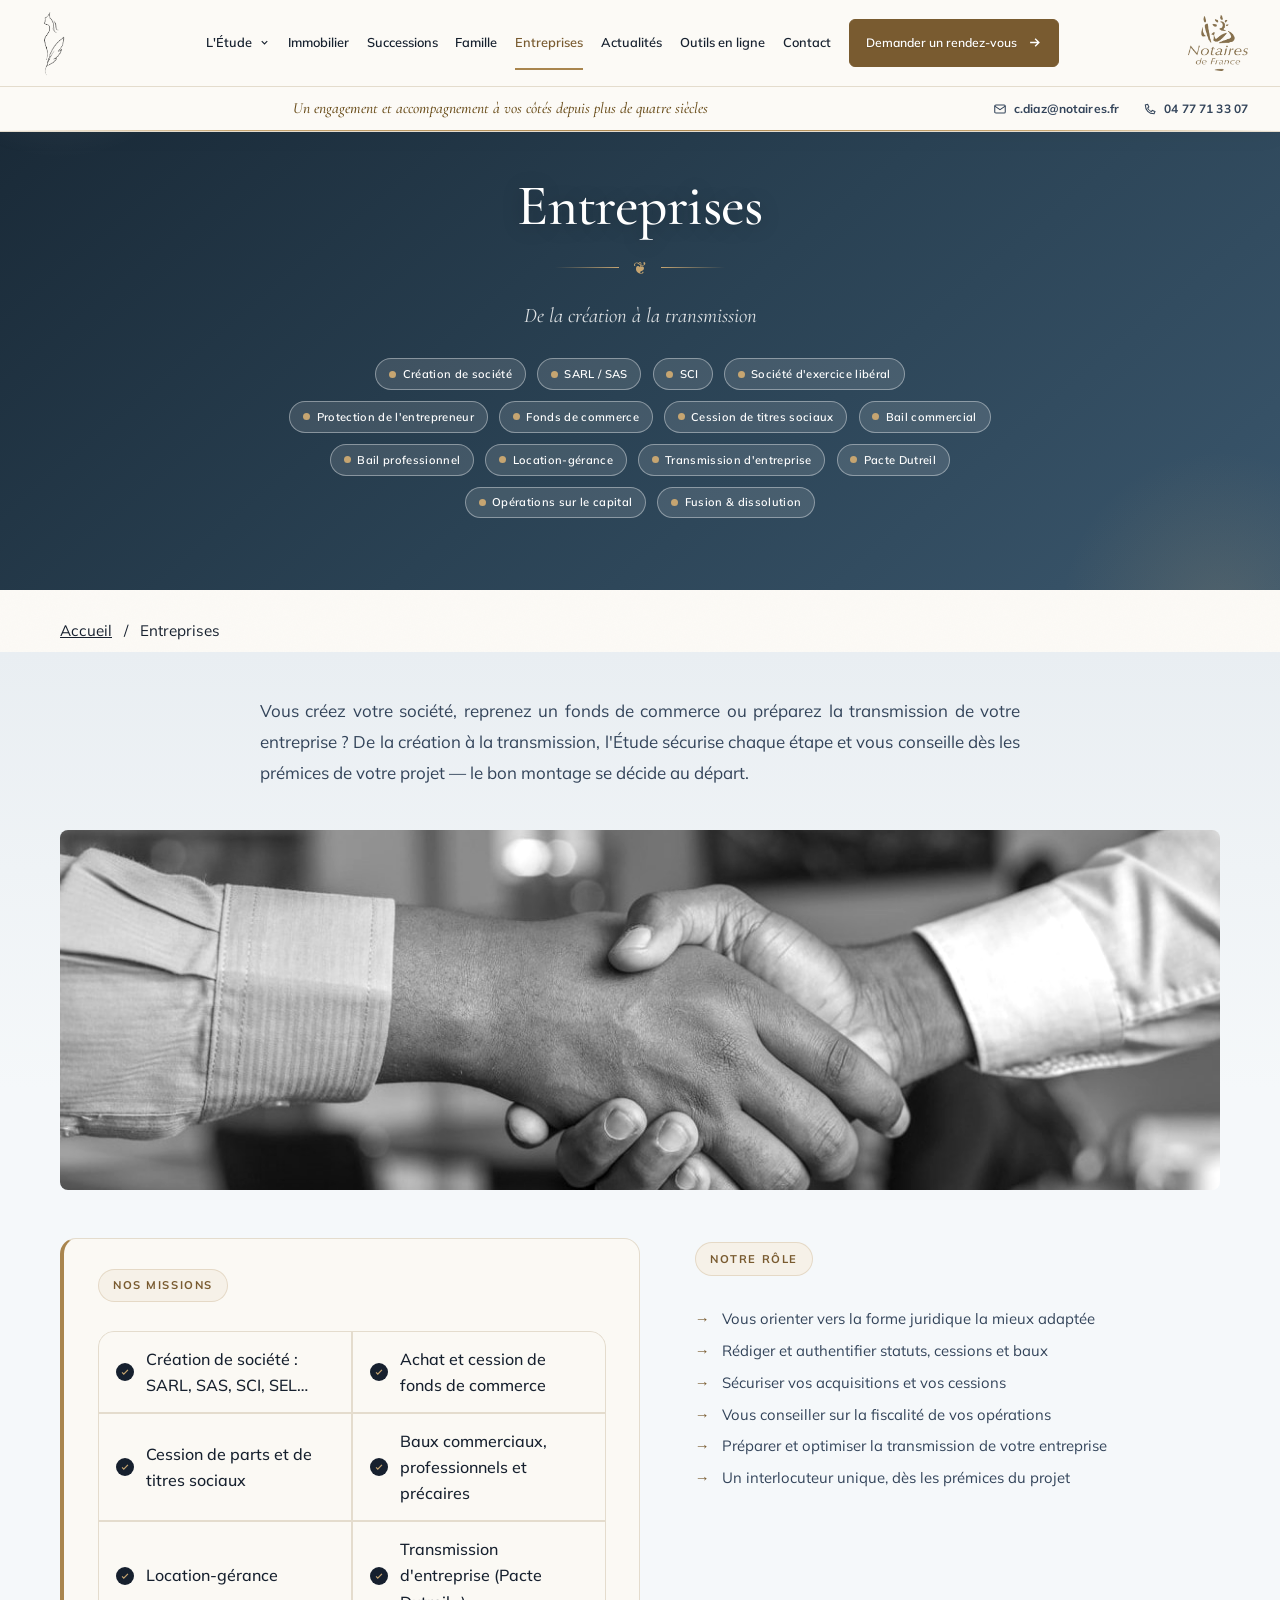
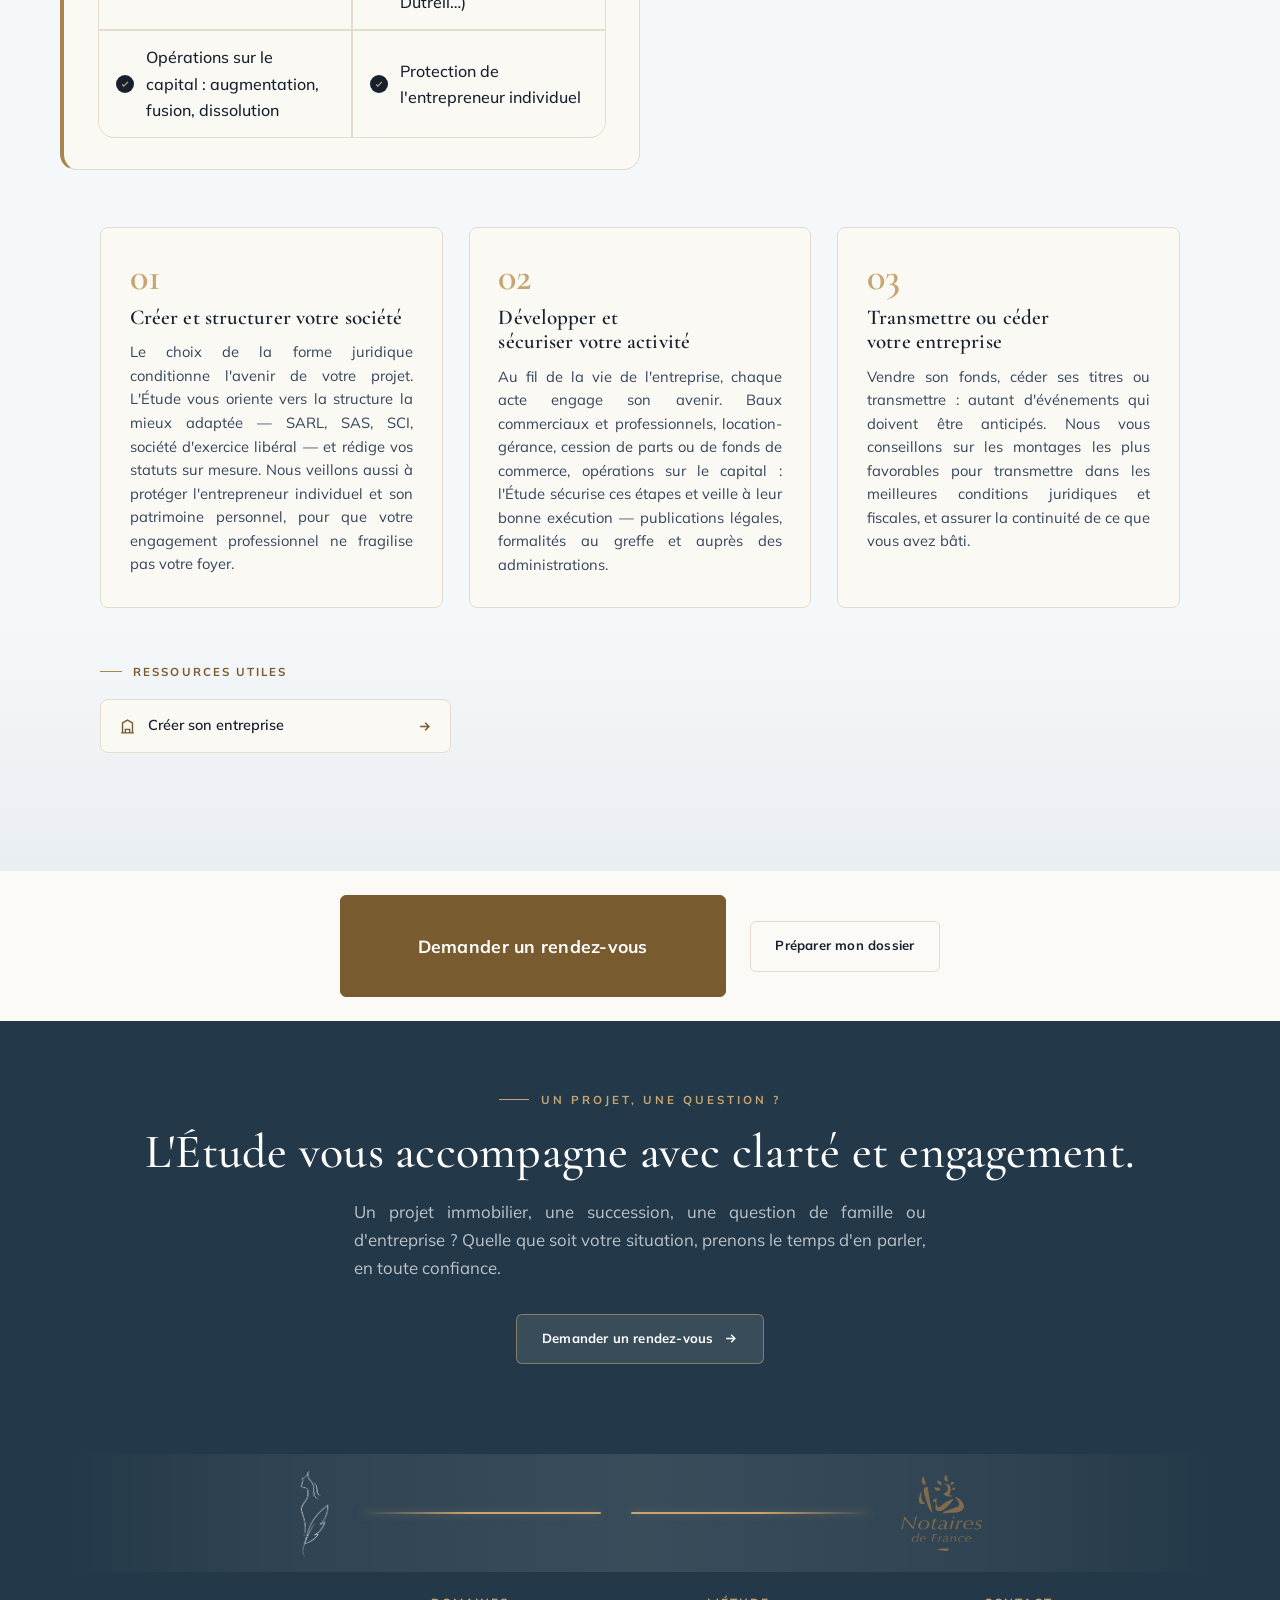
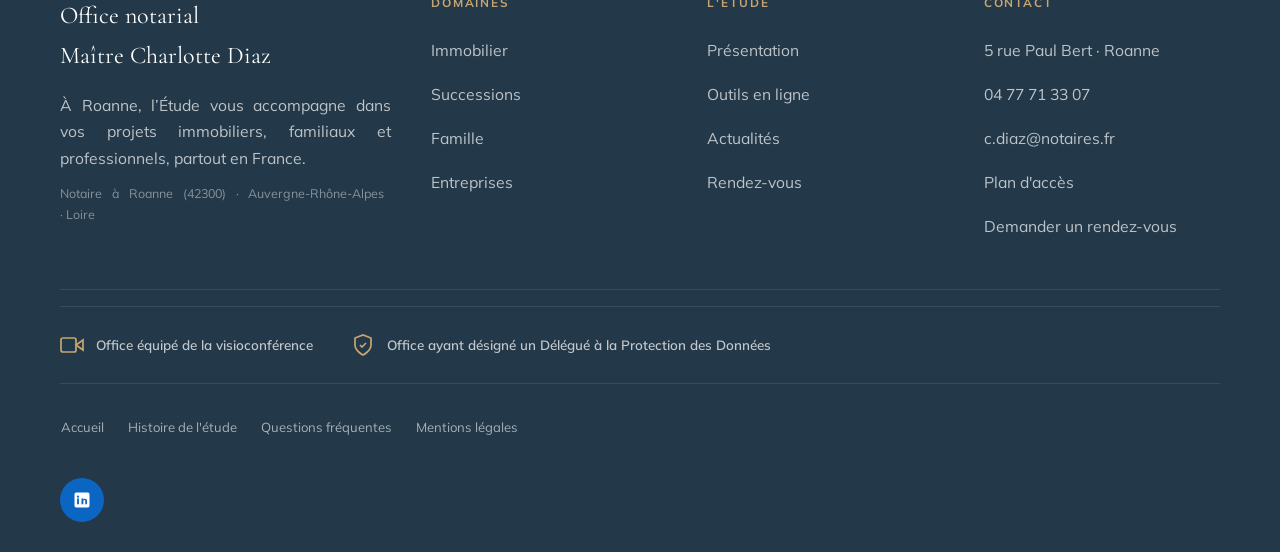
==== commit bb8097f5: "Met a jour l'apercu prive : accueil telephonique + habillage visuel (archives, chiffres, photo hero)" ====
--- a/entreprises/index.html
+++ b/entreprises/index.html
@@ -101,7 +101,12 @@
      chargé : le navigateur le fabriquait grossièrement, il est maintenant vrai. -->
 <link rel="stylesheet" href="../assets/site.css">
 <link rel="stylesheet" href="../assets/experience.css">
+<!-- Couche de finition « beauté » — ajoutée le 09/09/2026.
+     Elle se charge en DERNIER : c'est donc elle qui a le dernier mot sur
+     l'apparence. Pour tout annuler, il suffit de supprimer ces deux lignes. -->
+<link rel="stylesheet" href="../assets/beaute.css">
 <script src="../assets/experience.js" defer></script>
+<script src="../assets/beaute.js" defer></script>
 <meta name="theme-color" content="#193444">
 <link rel="stylesheet" href="../assets/parcours.css"><script src="../assets/contact.js" defer></script></head>
 <body data-view="entreprises" data-page="entreprises">
--- a/assets/beaute.css
+++ b/assets/beaute.css
@@ -0,0 +1,293 @@
+/* ══════════════════════════════════════════════════════════════════════
+   BEAUTÉ DU SITE — 9 embellissements choisis par Charlotte le 09/09/2026
+   ──────────────────────────────────────────────────────────────────────
+   Ce fichier est une COUCHE DE FINITION. Il se charge en DERNIER,
+   après site.css et experience.css : c'est donc lui qui a le dernier mot.
+
+   POUR TOUT ANNULER D'UN COUP : supprimer, dans index.html, la ligne
+   <link rel="stylesheet" href="assets/beaute.css">
+   Rien d'autre n'est touché. Aucun autre fichier n'a été abîmé.
+   ══════════════════════════════════════════════════════════════════════ */
+
+
+/* ─── 1 · LE FILET DORÉ ────────────────────────────────────────────────
+   On rend l'or de l'Étude un peu plus présent, et on pose un trait fin
+   sous chaque grand titre. Comme la gravure d'une plaque de notaire. */
+
+:root{
+  --or:#A9854E;
+  --or-clair:#C6A571;
+  --or-profond:#8A6B3A;
+}
+
+/* Trait doré sous TOUS les grands titres de rubrique (pas seulement centrés) */
+.sec-head h2::after{
+  content:"";display:block;width:64px;height:2px;
+  background:linear-gradient(90deg,var(--or),rgba(169,133,78,.15));
+  margin:1.2rem 0 0;border-radius:2px;
+}
+.sec-head.center h2::after{
+  width:86px;margin-left:auto;margin-right:auto;
+  background:linear-gradient(90deg,transparent,var(--or),transparent);
+}
+.sec.dark .sec-head h2::after{
+  background:linear-gradient(90deg,var(--or-clair),rgba(198,165,113,.15));
+}
+.sec.dark .sec-head.center h2::after{
+  background:linear-gradient(90deg,transparent,var(--or-clair),transparent);
+}
+
+/* Un liseré doré discret en haut des cartes, qui s'allume au survol */
+.outil-card,.news-card,.fam-pillar{position:relative}
+.outil-card::before,.news-card::before,.fam-pillar::before{
+  content:"";position:absolute;top:0;left:0;right:0;height:2px;
+  background:linear-gradient(90deg,var(--or),var(--or-clair));
+  transform:scaleX(0);transform-origin:left;
+  transition:transform .5s cubic-bezier(.2,.7,.2,1);
+  border-radius:8px 8px 0 0;z-index:3;
+}
+.outil-card:hover::before,.news-card:hover::before,.fam-pillar:hover::before{transform:scaleX(1)}
+
+/* Le bouton principal : un fin cerne doré qui respire au survol */
+.btn-primary{transition:box-shadow .4s,transform .4s}
+.btn-primary:hover{box-shadow:0 0 0 3px rgba(169,133,78,.22);transform:translateY(-1px)}
+.btn-light{border-color:rgba(198,165,113,.55)}
+
+
+/* ─── 6 · PLUS D'AIR, DES TITRES PLUS GRANDS ───────────────────────────
+   Une belle page de livre respire. On redonne de la marge autour des
+   rubriques et on agrandit franchement les titres. */
+
+.sec{padding:118px 0}
+.sec-head{margin-bottom:3.6rem}
+.sec-head h2{
+  font-size:clamp(2.2rem,4.1vw,3.35rem);
+  line-height:1.08;
+  letter-spacing:-.015em;
+  font-weight:500;
+}
+.sec-head p{font-size:1.06rem;line-height:1.8}
+.presentation-nom{font-size:clamp(2.2rem,4.8vw,3.4rem);line-height:1.1}
+
+@media(max-width:900px){
+  .sec{padding:82px 0}
+  .sec-head{margin-bottom:2.6rem}
+}
+
+
+/* ─── 9 · LA TEXTURE DU PAPIER ─────────────────────────────────────────
+   Un grain très léger sur tout le fond, comme du papier vergé.
+   On ne le voit pas consciemment : on sent juste que ce n'est pas plat. */
+
+body::before{
+  display:block;
+  content:"";position:fixed;inset:0;pointer-events:none;z-index:1;
+  opacity:.55;mix-blend-mode:multiply;
+  background-image:url("data:image/svg+xml,%3Csvg xmlns='http://www.w3.org/2000/svg' width='180' height='180'%3E%3Cfilter id='g'%3E%3CfeTurbulence type='fractalNoise' baseFrequency='0.85' numOctaves='3' stitchTiles='stitch'/%3E%3C/filter%3E%3Crect width='100%25' height='100%25' filter='url(%23g)' opacity='0.042'/%3E%3C/svg%3E");
+}
+/* Le grain ne doit jamais passer par-dessus le menu ni les bandeaux-titres */
+header.nav{z-index:200}
+.page-band{z-index:5}
+
+
+/* ─── 4 · LA PLUME EN FILIGRANE ────────────────────────────────────────
+   Le logo-plume, agrandi énormément et rendu presque invisible,
+   posé en fond de certaines rubriques. Comme un filigrane sur du papier. */
+
+/* La plume est posée comme IMAGE DE FOND, et non comme un élément par-dessus.
+   C'est important : un élément par-dessus aurait obligé à « couper ce qui
+   dépasse » de la rubrique — ce qui aurait cassé la petite colonne de droite
+   qui suit le défilement dans Immobilier. En image de fond, la découpe est
+   automatique et rien d'autre n'est perturbé.
+
+   Les trois couches, de la plus haute à la plus basse :
+     1. un voile aux couleurs exactes du fond, opaque à 95,5 %  → c'est lui
+        qui rend la plume presque invisible ;
+     2. la plume ;
+     3. le dégradé de fond d'origine de la rubrique.
+   Le voile reprend exactement les deux couleurs du dégradé, donc la teinte
+   de la rubrique reste identique à ce qu'elle était. */
+.sec.alt{
+  background-image:
+    linear-gradient(180deg,rgba(248,242,231,.955) 0%,rgba(241,231,212,.955) 100%),
+    url("logo-plume-transparent.webp"),
+    linear-gradient(180deg,#F8F2E7 0%,#F1E7D4 100%);
+  background-repeat:no-repeat,no-repeat,no-repeat;
+  background-size:auto,460px auto,auto;
+  background-position:center,right -110px top -70px,center;
+}
+/* Une rubrique sur deux : la plume passe à gauche, pour ne pas lasser l'œil */
+.sec.alt:nth-of-type(even){
+  background-position:center,left -110px top -70px,center;
+}
+
+@media(max-width:900px){
+  .sec.alt{background-size:auto,300px auto,auto}
+}
+
+/* La plume déjà présente dans la rubrique Histoire : on l'assume un peu plus */
+.hist-watermark{opacity:.07;width:520px}
+
+
+/* ─── 7 · LES PHOTOS EN NOIR & BLANC ───────────────────────────────────
+   Les photos passent en noir et blanc, et reprennent leurs couleurs
+   quand la souris passe dessus. Élégant, et ça unifie des photos qui
+   ne viennent pas du même endroit.
+   Sur téléphone il n'y a pas de survol : on garde tout en couleur. */
+
+@media (hover:hover){
+  .domain-photo img,.ex-photo img,.aside-photo img,.news-top img{
+    filter:grayscale(1) contrast(1.06) brightness(1.02);
+    transition:filter .75s cubic-bezier(.2,.7,.2,1),transform .75s cubic-bezier(.2,.7,.2,1);
+  }
+  .domain-photo:hover img,.news-card:hover .news-top img{
+    filter:grayscale(0) saturate(1.08) contrast(1.04);
+  }
+  .ex-photo:hover img,.aside-photo:hover img{
+    filter:grayscale(0) saturate(1.1) contrast(1.05);
+  }
+  /* Dans l'Histoire, le noir et blanc vire légèrement sépia : c'est ancien. */
+  .hist-img img,.hist-vignette img{
+    filter:grayscale(1) sepia(.22) contrast(1.05);
+    transition:filter .75s cubic-bezier(.2,.7,.2,1);
+  }
+  .hist-img:hover img,.hist-vignette figure:hover img{
+    filter:grayscale(0) sepia(.14) saturate(1.05);
+  }
+}
+
+
+/* ─── 8 · LA FRISE DU TEMPS QUI SE DÉROULE ─────────────────────────────
+   Chaque notaire de la lignée apparaît l'un après l'autre quand on
+   descend. On traverse les siècles au lieu de les lire d'un bloc. */
+
+.her-item{
+  opacity:0;transform:translateY(22px);
+  transition:opacity .7s cubic-bezier(.2,.7,.2,1),transform .7s cubic-bezier(.2,.7,.2,1);
+}
+.her-item.frise-in{opacity:1;transform:none}
+
+/* Le point doré de la frise grossit en arrivant */
+.her-item::before{transition:transform .5s cubic-bezier(.3,1.6,.5,1) .12s}
+.her-item:not(.frise-in)::before{transform:translateX(-50%) scale(.2)}
+.her-item.frise-in::before{transform:translateX(-50%) scale(1)}
+
+/* Le trait vertical de la frise se dessine du haut vers le bas */
+.heritage::before{transform-origin:top;transform:scaleY(0);transition:transform 1.6s cubic-bezier(.3,.8,.3,1)}
+.heritage.frise-ligne::before{transform:scaleY(1)}
+
+/* Si la personne a réglé son appareil « sans animation », on le respecte. */
+@media (prefers-reduced-motion:reduce){
+  .her-item{opacity:1;transform:none;transition:none}
+  .her-item::before,.her-item:not(.frise-in)::before{transform:translateX(-50%) scale(1);transition:none}
+  .heritage::before{transform:scaleY(1);transition:none}
+}
+
+
+/* ─── 2 · LE BANDEAU DES ARCHIVES DE 1595 ──────────────────────────────
+   Une bande pleine largeur, un vieux registre en fond, une date.
+   C'est le trésor de l'Étude : personne ne peut le copier. */
+
+.archives-band{
+  position:relative;margin:4.5rem calc(50% - 50vw) 4rem;width:100vw;
+  min-height:clamp(340px,44vw,480px);
+  display:grid;place-items:center;text-align:center;
+  overflow:hidden;isolation:isolate;
+}
+.archives-band img{
+  position:absolute;inset:0;width:100%;height:100%;object-fit:cover;
+  filter:grayscale(1) sepia(.45) contrast(1.1) brightness(.72);
+  transform:scale(1.04);z-index:-2;
+}
+.archives-band::after{
+  content:"";position:absolute;inset:0;z-index:-1;
+  /* Le voile sombre doit être assez dense pour que le texte reste
+     parfaitement lisible par-dessus l'écriture du vieux registre. */
+  background:radial-gradient(ellipse at center,rgba(11,20,32,.55),rgba(11,20,32,.88) 78%);
+}
+.archives-inner{padding:3.5rem 28px;max-width:760px}
+.archives-date{
+  font-family:var(--serif);font-size:clamp(4.2rem,12vw,8.5rem);
+  font-weight:400;line-height:.9;color:#fff;
+  letter-spacing:.02em;margin:0;
+  text-shadow:0 4px 40px rgba(0,0,0,.5);
+}
+.archives-filet{
+  width:120px;height:1px;margin:1.8rem auto;
+  background:linear-gradient(90deg,transparent,var(--or-clair),transparent);
+}
+.archives-txt{
+  font-family:var(--serif);font-style:italic;
+  font-size:clamp(1.15rem,2.2vw,1.5rem);line-height:1.6;
+  color:rgba(255,255,255,.9);text-align:center;margin:0;
+}
+.archives-src{
+  display:block;margin-top:1.6rem;
+  font-family:var(--sans);font-style:normal;
+  font-size:.72rem;letter-spacing:.24em;text-transform:uppercase;
+  color:var(--or-clair);
+}
+
+
+/* ─── 5 · LES CHIFFRES QUI COMPTENT ────────────────────────────────────
+   Trois chiffres, qui se mettent à défiler quand on arrive dessus. */
+
+.chiffres{
+  display:grid;grid-template-columns:repeat(3,1fr);
+  gap:1rem;max-width:900px;margin:3.5rem auto 1rem;
+  border-top:1px solid rgba(198,165,113,.28);
+  border-bottom:1px solid rgba(198,165,113,.28);
+  padding:2.6rem 0;
+}
+.chiffre{text-align:center;padding:0 1rem;position:relative}
+.chiffre + .chiffre::before{
+  content:"";position:absolute;left:0;top:14%;bottom:14%;width:1px;
+  background:linear-gradient(180deg,transparent,rgba(198,165,113,.35),transparent);
+}
+.chiffre-nb{
+  display:block;font-family:var(--serif);font-weight:500;
+  font-size:clamp(2.4rem,5.2vw,3.6rem);line-height:1;
+  color:var(--or-clair);letter-spacing:.01em;
+  font-variant-numeric:tabular-nums;
+}
+.chiffre-lb{
+  display:block;margin-top:.9rem;
+  font-family:var(--sans);font-size:.74rem;font-weight:600;
+  letter-spacing:.2em;text-transform:uppercase;
+  color:rgba(255,255,255,.62);line-height:1.6;
+}
+.sec:not(.dark) .chiffre-nb{color:var(--or-profond)}
+.sec:not(.dark) .chiffre-lb{color:var(--ink-soft)}
+
+@media(max-width:680px){
+  .chiffres{grid-template-columns:1fr;gap:2.2rem;padding:2rem 0}
+  .chiffre + .chiffre::before{
+    left:22%;right:22%;top:-1.1rem;bottom:auto;width:auto;height:1px;
+    background:linear-gradient(90deg,transparent,rgba(198,165,113,.35),transparent);
+  }
+}
+
+
+/* ─── 10 · LA PHRASE MANUSCRITE ────────────────────────────────────────
+   Une seule phrase, à la plume, au milieu de beaucoup de vide.
+   C'est le silence autour qui la rend belle. */
+
+.manuscrit{
+  max-width:820px;margin:5rem auto;padding:0 24px;
+  text-align:center;
+}
+.manuscrit p{
+  font-family:'Italianno',cursive;
+  font-size:clamp(2.4rem,6vw,4.2rem);
+  line-height:1.25;font-weight:400;text-align:center;
+  color:var(--or-clair);
+  margin:0;
+}
+.sec:not(.dark) .manuscrit p{color:var(--or-profond)}
+.manuscrit-signe{
+  display:block;margin-top:1.4rem;
+  font-family:var(--sans);font-size:.7rem;font-weight:600;
+  letter-spacing:.26em;text-transform:uppercase;
+  color:rgba(255,255,255,.45);
+}
+.sec:not(.dark) .manuscrit-signe{color:var(--ink-soft)}
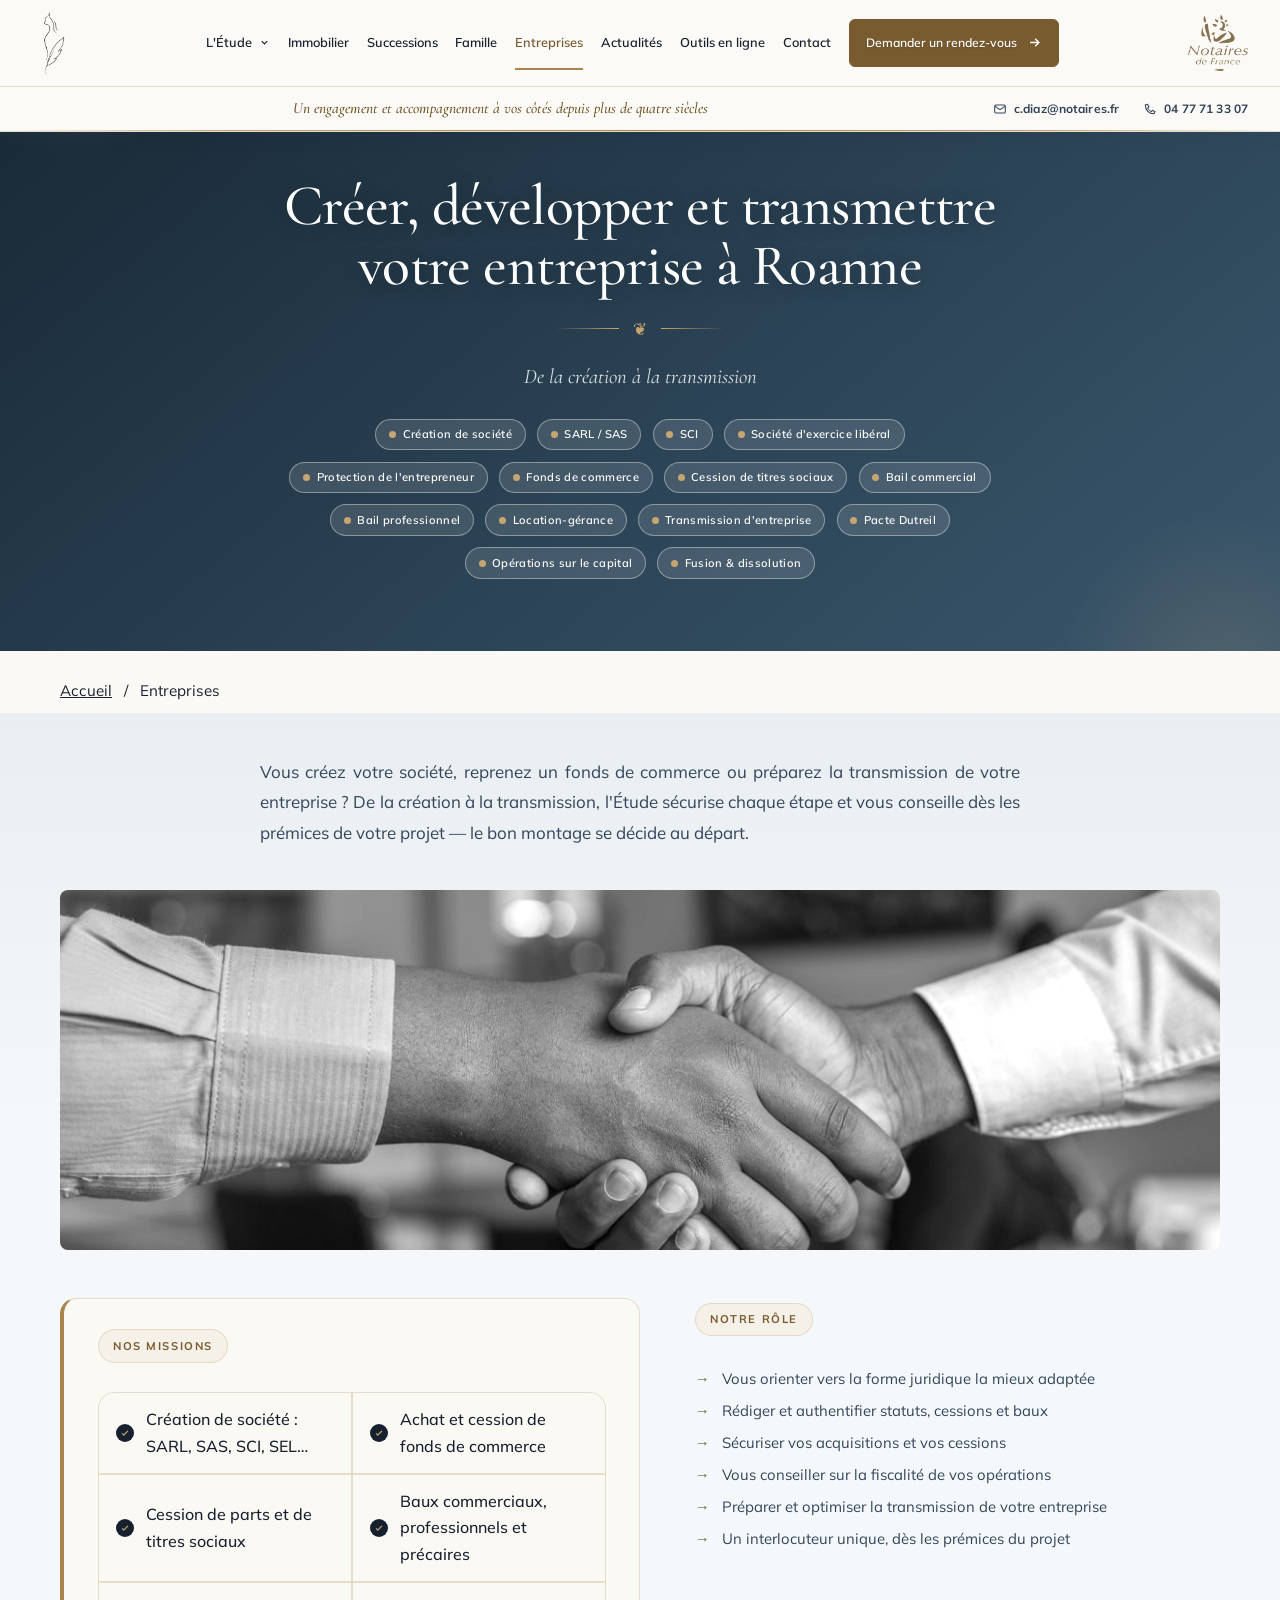
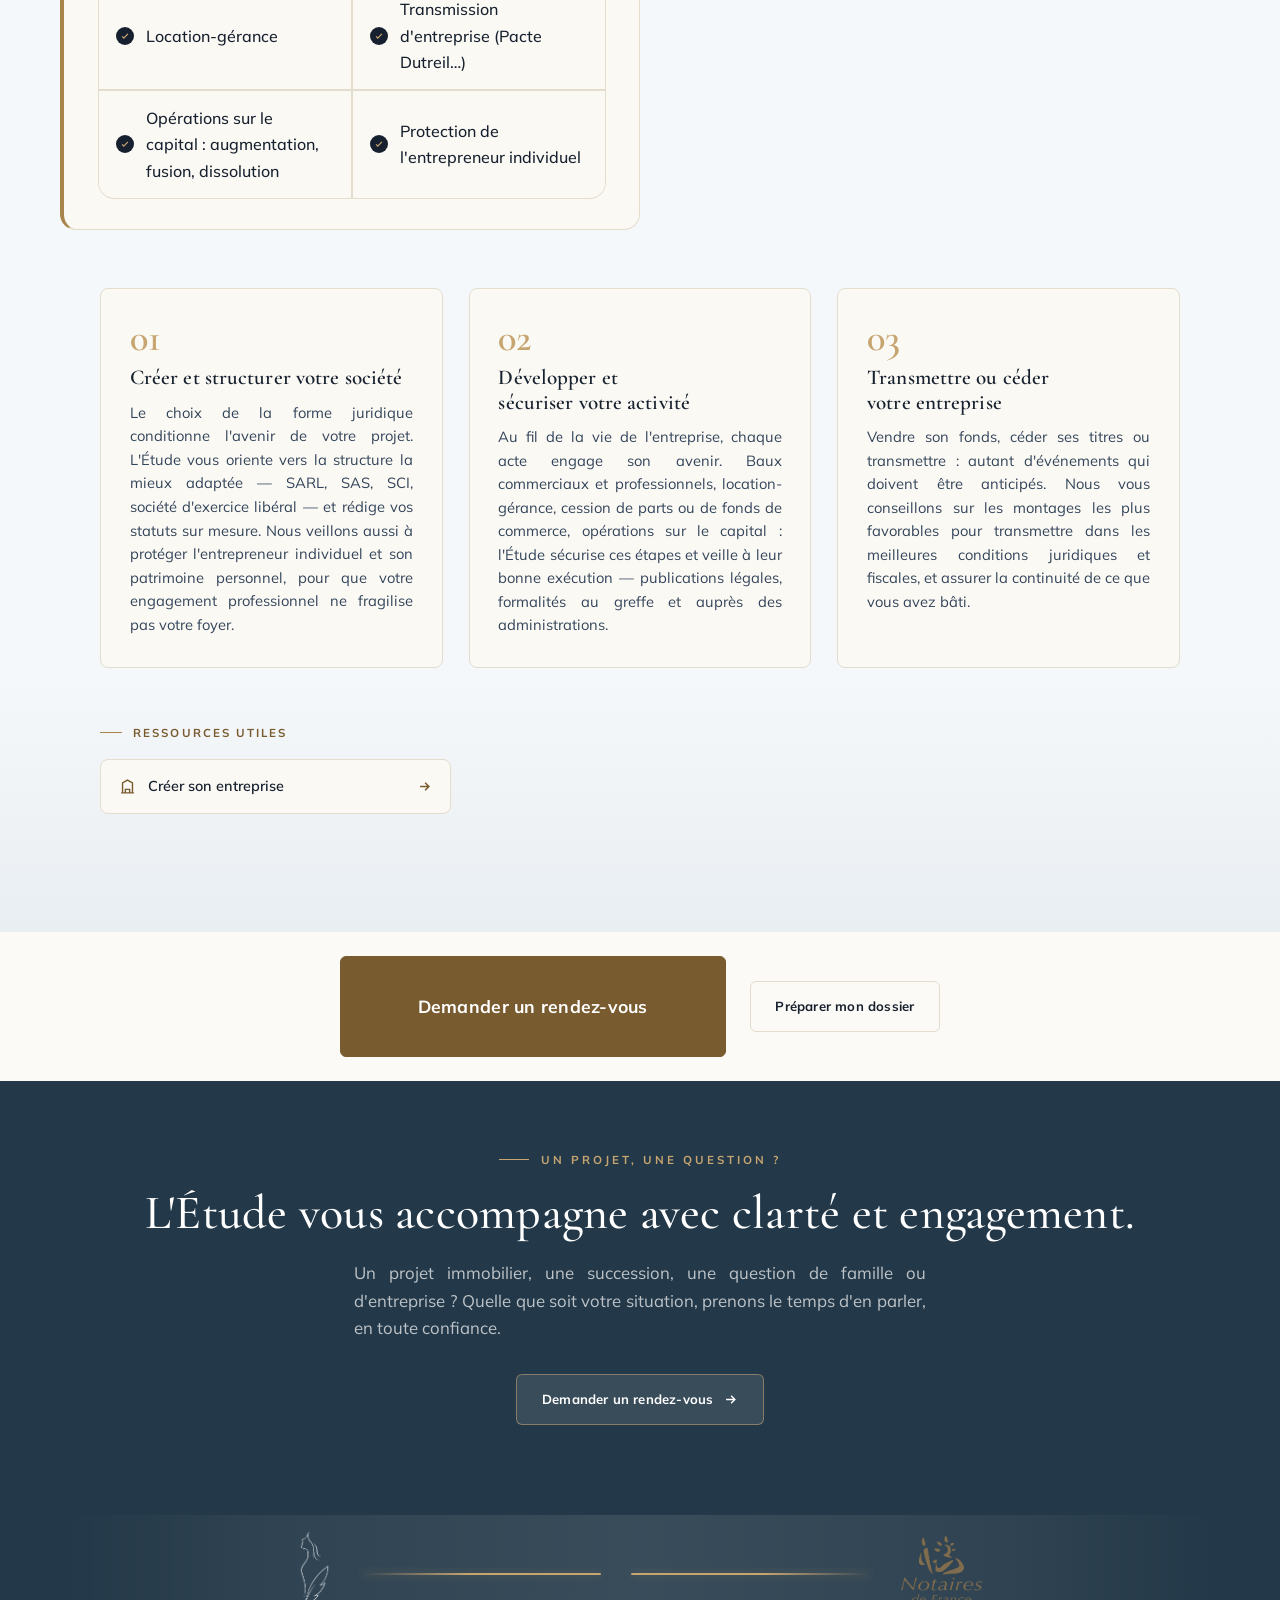
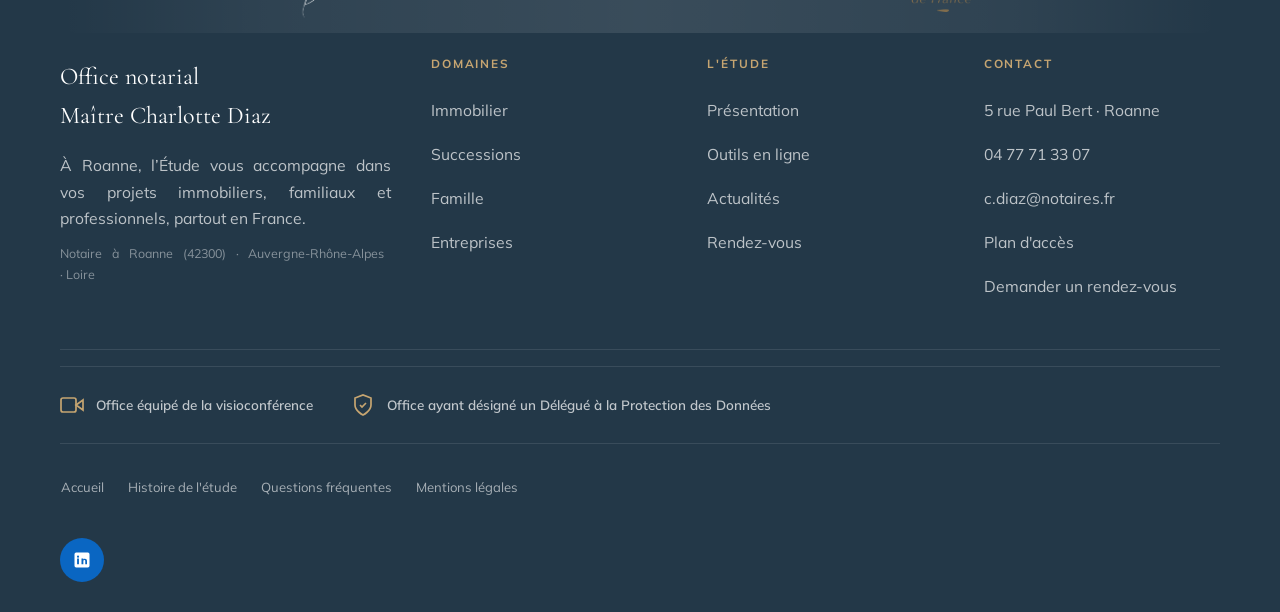
==== commit 973751e7: "Referencement : titres, descriptions et grands titres orientes « notaire a Roanne » Valide par Charl" ====
--- a/entreprises/index.html
+++ b/entreprises/index.html
@@ -4,8 +4,8 @@
 <meta charset="UTF-8">
 
 <meta name="viewport" content="width=device-width, initial-scale=1.0">
-<title>Entreprises à Roanne — Me Charlotte Diaz, notaire</title>
-<meta name="description" content="Création, développement et transmission d'entreprise à Roanne : l'Étude accompagne vos projets professionnels et patrimoniaux.">
+<title>Notaire à Roanne pour les entreprises : société, SCI, fonds de commerce</title>
+<meta name="description" content="Création de société, SCI, statuts, bail commercial, cession de fonds de commerce : l'Étude accompagne vos projets professionnels à Roanne.">
 <!-- La balise "keywords" a été retirée le 09/09/2026 (recommandation de l'audit) :
      Google l'ignore depuis 2009, elle ne servait à rien et affichait publiquement
      la liste des mots-clés visés. Le vrai référencement passe par le titre,
@@ -31,7 +31,7 @@
 <meta property="og:locale" content="fr_FR">
 <meta name="twitter:card" content="summary_large_image">
 <!-- ══════════════════════════════════════════════════════════════════
-     INTERRUPTEUR GOOGLE  ·  état actuel : FERMÉ (relecture privée)
+     INTERRUPTEUR GOOGLE  ·  état actuel : OUVERT (visible sur Google depuis le 17/10/2026)
 
      "noindex, nofollow" = le site est INVISIBLE sur Google.
                            Seules les personnes à qui Charlotte envoie
@@ -39,21 +39,21 @@
                            pendant la phase de relecture.
 
      "index, follow"     = le site est VISIBLE sur Google.
-                           👉 À METTRE LE JOUR DE LA NOMINATION.
+                           👉 Réglage en place depuis le 17/10/2026.
 
      Voir la marche à suivre complète dans JOUR_J.md
      ══════════════════════════════════════════════════════════════════ -->
-<meta name="robots" content="noindex, nofollow">
-<meta property="og:title" content="Entreprises à Roanne — Me Charlotte Diaz, notaire">
-<meta property="og:description" content="Création, développement et transmission d'entreprise à Roanne : l'Étude accompagne vos projets professionnels et patrimoniaux.">
+<meta name="robots" content="index, follow">
+<meta property="og:title" content="Notaire à Roanne pour les entreprises : société, SCI, fonds de commerce">
+<meta property="og:description" content="Création de société, SCI, statuts, bail commercial, cession de fonds de commerce : l'Étude accompagne vos projets professionnels à Roanne.">
 <meta property="og:type" content="website">
 <script type="application/ld+json">
 {
   "@context": "https://schema.org",
   "@type": "Notary",
-  "name": "Étude Notariale Charlotte Diaz",
-  "alternateName": ["Étude de Maître Yves Suchet", "Office notarial Suchet", "Étude Suchet — Roanne"],
-  "description": "Étude notariale à Roanne, en Auvergne-Rhône-Alpes. Maître Charlotte Diaz succède à Maître Yves Suchet à la tête de l'office du 5 rue Paul Bert. Immobilier, successions, droit de la famille et des entreprises — du Roannais à l'Ouest lyonnais et à Saint-Germain-l'Espinasse.",
+  "name": "SELAS Charlotte DIAZ Notaire",
+  "alternateName": ["Étude Notariale Charlotte Diaz", "Étude de Maître Yves Suchet", "Office notarial Suchet", "Étude Suchet — Roanne"],
+  "description": "Étude notariale à Roanne (Loire). Maître Charlotte Diaz succède à Maître Yves Suchet à la tête de l'office du 5 rue Paul Bert. Immobilier, successions, droit de la famille et des entreprises, à Roanne, dans le Roannais et à Saint-Germain-Lespinasse.",
   "url": "https://etude-charlotte-diaz.vercel.app/",
   "image": "https://etude-charlotte-diaz.vercel.app/assets/partage.jpg",
   "telephone": "+33477713307",
@@ -85,7 +85,7 @@
       "closes": "17:00"
     }
   ],
-  "areaServed": ["Roanne", "Roannais", "Saint-Germain-l'Espinasse", "Ouest lyonnais", "Loire", "Rhône", "Auvergne-Rhône-Alpes"],
+  "areaServed": ["Roanne", "Roannais", "Riorges", "Mably", "Le Coteau", "Villerest", "Saint-Germain-Lespinasse", "Loire", "Auvergne-Rhône-Alpes"],
   "priceRange": "€€"
 }
 </script>
@@ -163,7 +163,7 @@
     .hero{padding-top:48px}.noscript-note{padding:24px;text-align:center;background:#f6f1e8}
   </style>
   <p class="noscript-note">Pour nous écrire ou demander un rendez-vous, contactez l’Étude au <a href="tel:+33477713307">04 77 71 33 07</a> ou à <a href="mailto:c.diaz@notaires.fr">c.diaz@notaires.fr</a>. L’envoi du formulaire nécessite JavaScript.</p>
-</noscript><div id="pageBand" class="page-band pb-entreprises"><div class="pb-inner"><h1 tabindex="-1">Entreprises</h1><div class="pb-rule" aria-hidden="true">❦</div><div class="pb-sub">De la création à la transmission</div><div class="promo-pills" style="margin-top:1.6rem"><span class="promo-pill">Création de société</span><span class="promo-pill">SARL / SAS</span><span class="promo-pill">SCI</span><span class="promo-pill">Société d'exercice libéral</span><span class="promo-pill">Protection de l'entrepreneur</span><span class="promo-pill">Fonds de commerce</span><span class="promo-pill">Cession de titres sociaux</span><span class="promo-pill">Bail commercial</span><span class="promo-pill">Bail professionnel</span><span class="promo-pill">Location-gérance</span><span class="promo-pill">Transmission d'entreprise</span><span class="promo-pill">Pacte Dutreil</span><span class="promo-pill">Opérations sur le capital</span><span class="promo-pill">Fusion &amp; dissolution</span></div></div></div><nav class="breadcrumb wrap" aria-label="Fil d’Ariane"><a href="../#accueil">Accueil</a><span aria-hidden="true">/</span><span aria-current="page">Entreprises</span></nav><section class="sec" id="entreprises">
+</noscript><div id="pageBand" class="page-band pb-entreprises"><div class="pb-inner"><h1 tabindex="-1">Créer, développer et transmettre votre entreprise à Roanne</h1><div class="pb-rule" aria-hidden="true">❦</div><div class="pb-sub">De la création à la transmission</div><div class="promo-pills" style="margin-top:1.6rem"><span class="promo-pill">Création de société</span><span class="promo-pill">SARL / SAS</span><span class="promo-pill">SCI</span><span class="promo-pill">Société d'exercice libéral</span><span class="promo-pill">Protection de l'entrepreneur</span><span class="promo-pill">Fonds de commerce</span><span class="promo-pill">Cession de titres sociaux</span><span class="promo-pill">Bail commercial</span><span class="promo-pill">Bail professionnel</span><span class="promo-pill">Location-gérance</span><span class="promo-pill">Transmission d'entreprise</span><span class="promo-pill">Pacte Dutreil</span><span class="promo-pill">Opérations sur le capital</span><span class="promo-pill">Fusion &amp; dissolution</span></div></div></div><nav class="breadcrumb wrap" aria-label="Fil d’Ariane"><a href="../#accueil">Accueil</a><span aria-hidden="true">/</span><span aria-current="page">Entreprises</span></nav><section class="sec" id="entreprises">
   <div class="wrap">
     <div class="ornament" aria-hidden="true">❦</div>
     <div class="sec-head center reveal in" style="max-width:760px;margin:0 auto 2.6rem">
--- a/assets/site.css
+++ b/assets/site.css
@@ -130,6 +130,12 @@
   /* Effet « silhouettes » validé par Charlotte (22/07/2026) : un léger flou rend les
      personnes anonymes et abstraites. Le scale masque les bords adoucis par le flou. */
   .hero-video-silhouettes{filter:blur(6px) brightness(.92) saturate(1.05);transform:scale(1.06);object-position:center top}
+  /* Photo animée du fond d'accueil (remplace la vidéo, 20/09/2026) : la photo ne bouge
+     pas elle-même, on lui applique juste un zoom très lent (effet Ken Burns) pour
+     garder l'impression de mouvement du hero. */
+  .hero-photo{position:absolute;inset:0;width:100%;height:100%;object-fit:cover;object-position:center;z-index:0;filter:brightness(.72) saturate(1.05);animation:heroPhotoZoom 28s ease-in-out infinite alternate;will-change:transform}
+  @keyframes heroPhotoZoom{0%{transform:scale(1.04)}100%{transform:scale(1.16)}}
+  @media(prefers-reduced-motion:reduce){.hero-photo{animation:none;transform:scale(1.04)}}
   /* ---- Diaporama lent du hero (2 photos en fondu enchaîné + lent zoom) ---- */
   .hero-slideshow{position:absolute;inset:0;z-index:0;overflow:hidden;background:var(--ink)}
   .hs-img{position:absolute;inset:0;width:100%;height:100%;object-fit:cover;object-position:center;opacity:0;filter:brightness(1.04) saturate(1.08);animation:hsSlide 30s ease-in-out infinite;will-change:opacity,transform}
@@ -893,7 +899,7 @@
      L'en-tête est fixe et fait ~100px de haut (nom + e-mail/tél).
      Le hero doit démarrer EN DESSOUS, sinon le titre passe dessous. */
   .hero{padding:112px 0 56px;min-height:auto}
-  .hero-video{height:100%}
+  .hero-video,.hero-photo{height:100%}
   .hero-cta{flex-direction:column;align-items:stretch;gap:.7rem}
   .hero-cta .btn{width:100%;min-height:50px}
   html{scroll-padding-top:112px}
--- a/assets/experience.css
+++ b/assets/experience.css
@@ -51,14 +51,18 @@
 .burger[aria-expanded="true"] span:nth-child(2) { opacity: 0; }
 .burger[aria-expanded="true"] span:last-child { transform: translateY(-7px) rotate(-45deg); }
 
-/* Accueil : une lecture plus aérée, avec la vidéo choisie pour l'Étude. */
-.hero { padding: calc(var(--header-height) + 78px) 0 32px; min-height: 690px; background: #14232f url('hero-poster.jpg') center / cover; }
+/* Accueil : une lecture plus aérée, avec la photo animée choisie pour l'Étude (20/09/2026). */
+.hero { padding: calc(var(--header-height) + 78px) 0 32px; min-height: 690px; background: #14232f url('hist-archives.jpg') center / cover; }
 .hero-overlay { background: linear-gradient(90deg, rgba(13,26,37,.94), rgba(13,26,37,.75) 48%, rgba(13,26,37,.28)), linear-gradient(0deg,rgba(13,26,37,.6),transparent 60%); }
 .hero-video-silhouettes { filter: blur(5px) brightness(.88) saturate(.75); }
 .hero-kicker { display: flex; align-items: center; gap: 14px; color: #e4cba7; text-transform: uppercase; letter-spacing: .22em; font-size: .72rem; font-weight: 700; margin-bottom: 24px; }
 .hero-kicker::before { content: ''; width: 36px; height: 1px; background: #d4b27c; }
 .hero h1 { font-size: clamp(3rem, 5.2vw, 4.7rem); line-height: 1.06; font-weight: 500; letter-spacing: -.025em; max-width: 850px; margin-bottom: 24px; }
 .hero h1 em { color: #dfbe8b; }
+/* Référencement (17/10/2026) : la petite ligne dorée « Notaire à Roanne » est désormais DANS le grand titre,
+   pour que Google le lise. Ces deux règles lui gardent exactement son apparence d'avant. */
+.hero h1 .hero-kicker { font-family: var(--sans); line-height: 1.65; text-align: left; }
+.hero h1 .hero-slogan { display: block; }
 .hero .lead { max-width: 550px; font-size: 1.03rem; line-height: 1.85; margin-bottom: 30px; color: #e3e7eb; }
 .hero-cta { margin-bottom: 48px; gap: 12px; }
 .hero .btn-primary { padding: 15px 23px; font-size: .8rem; }
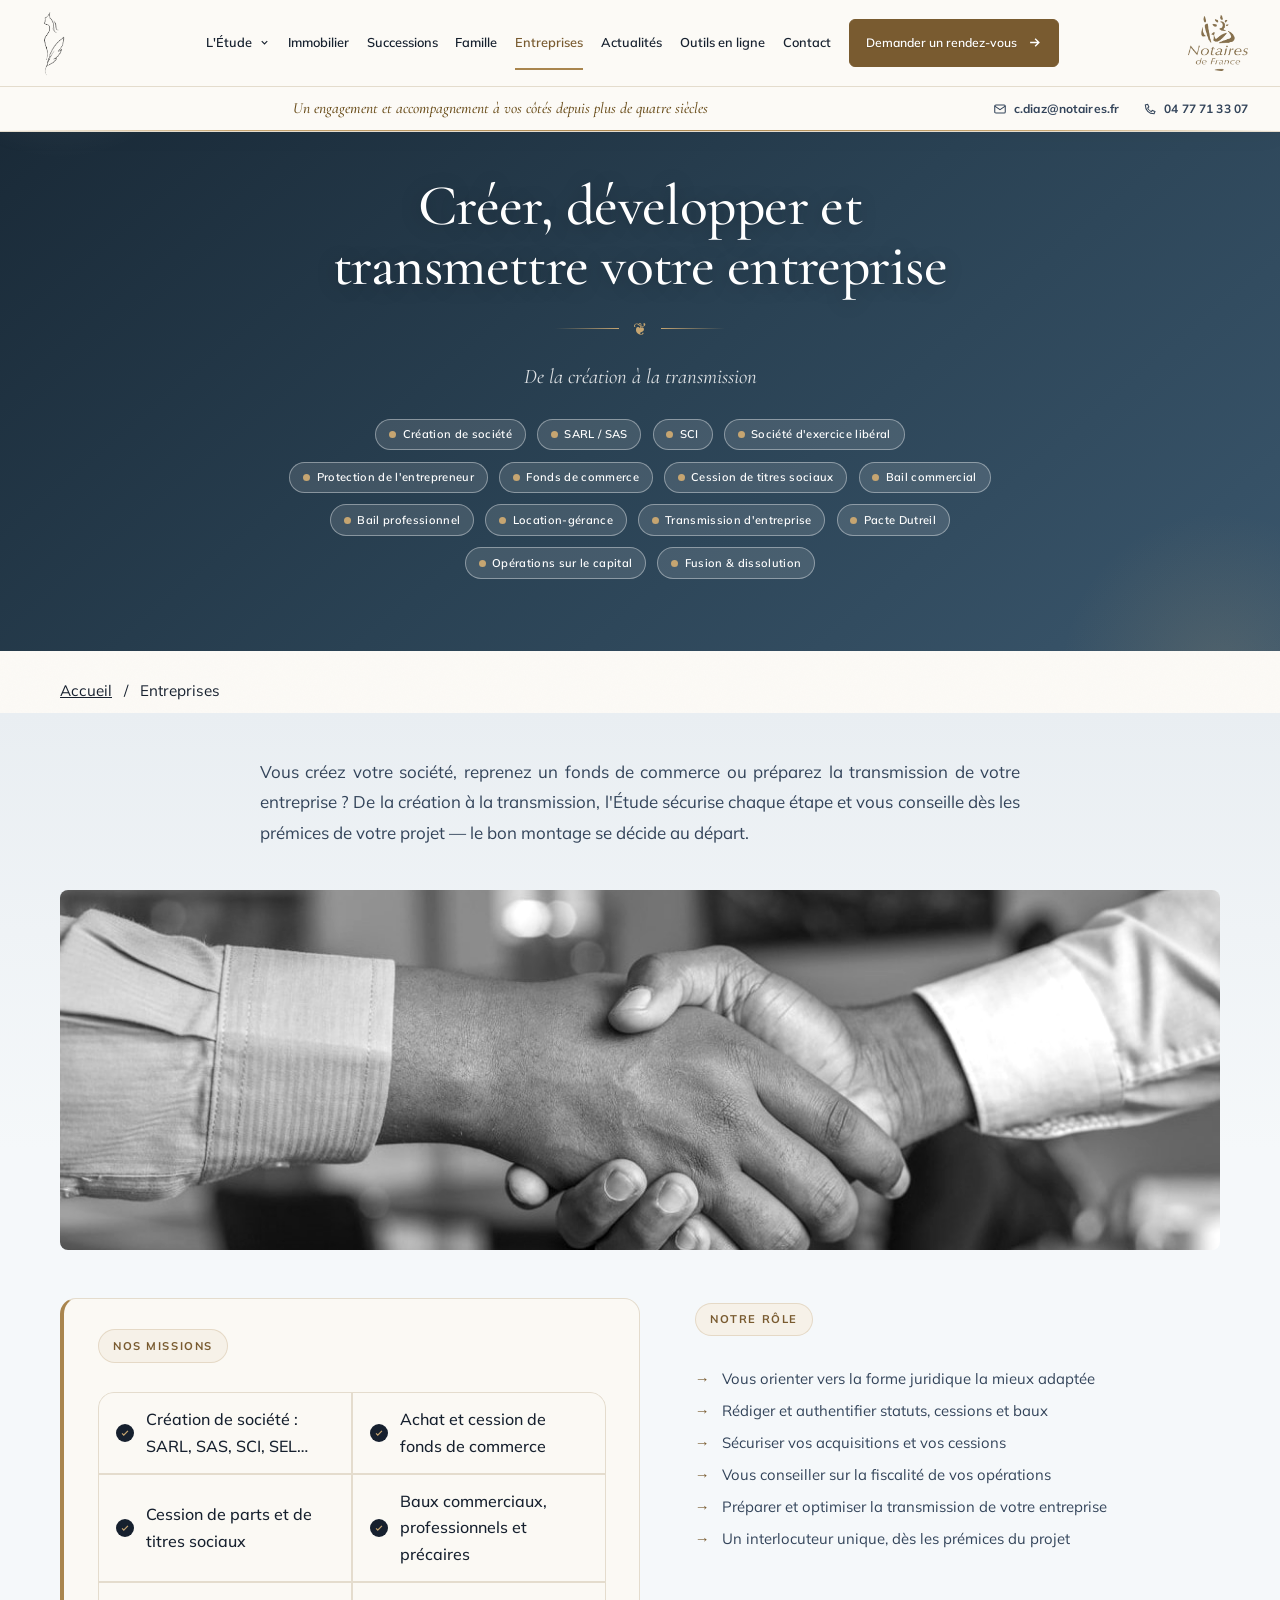
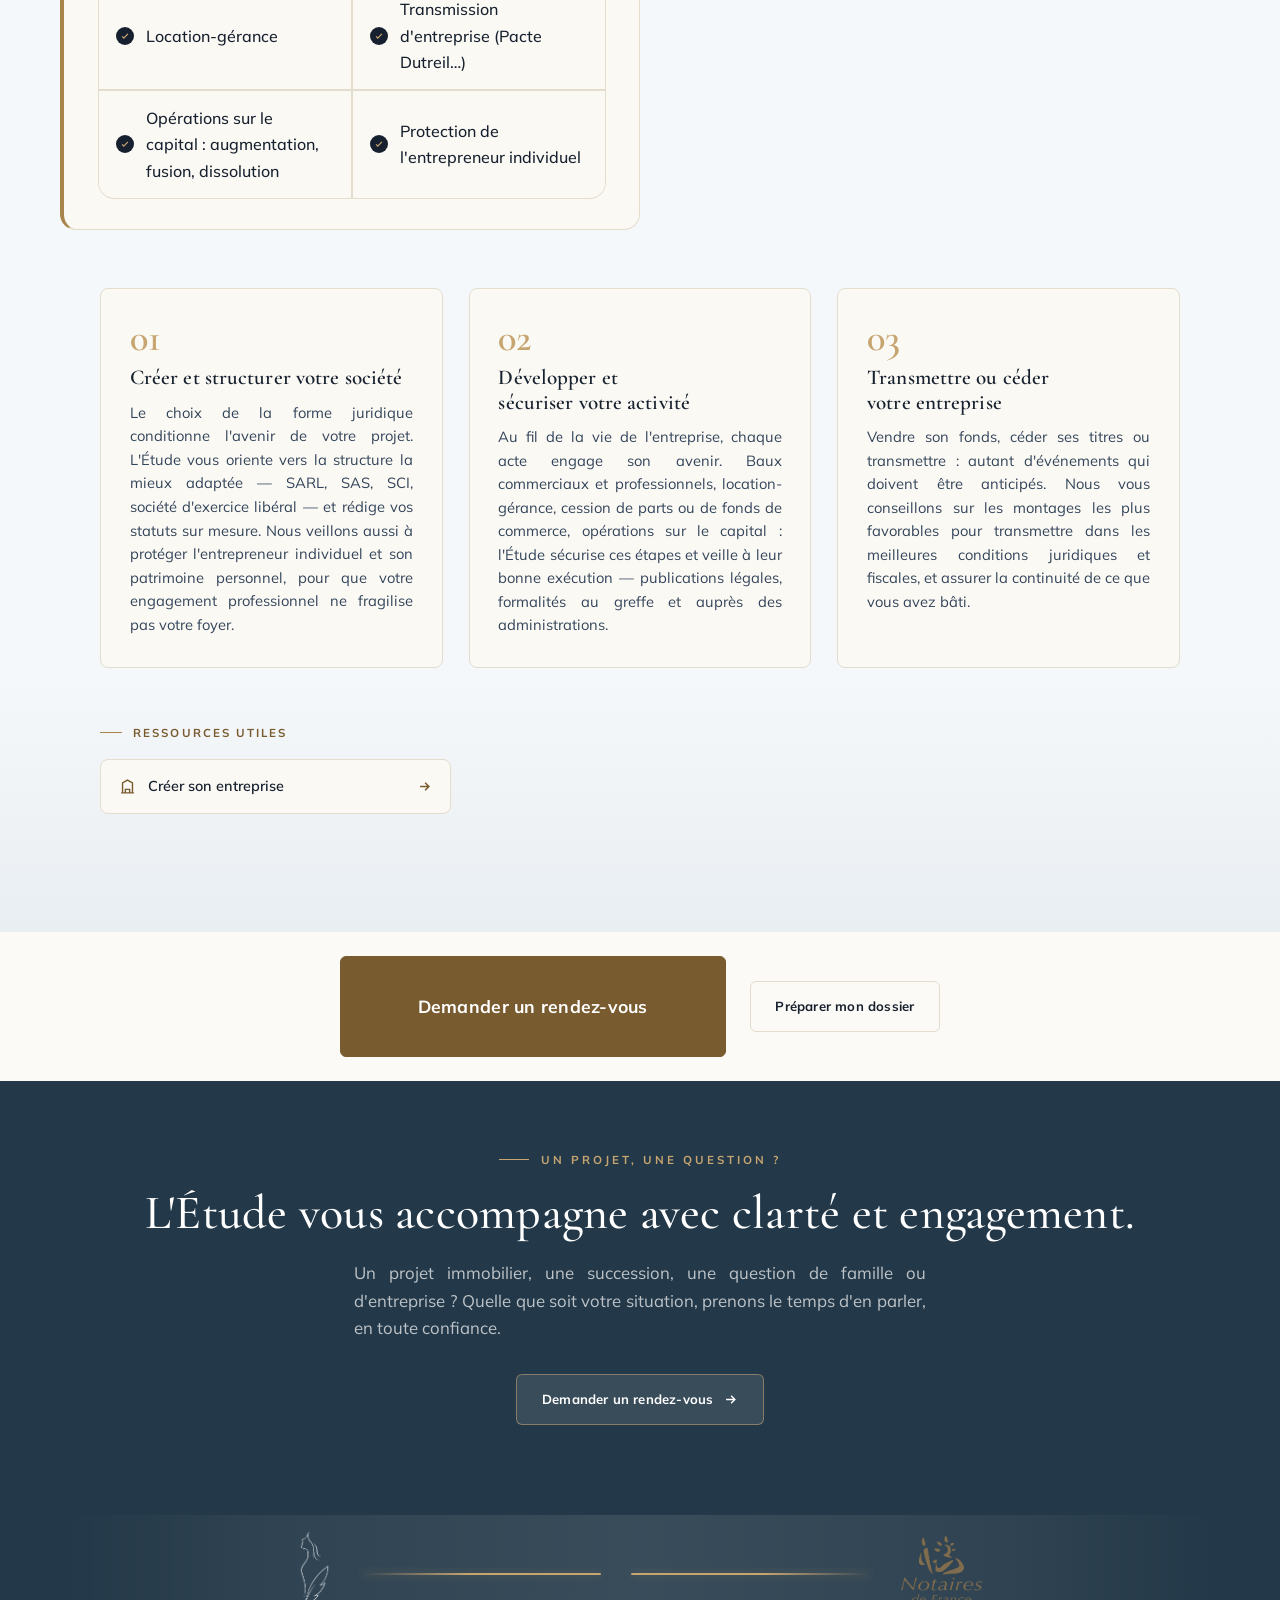
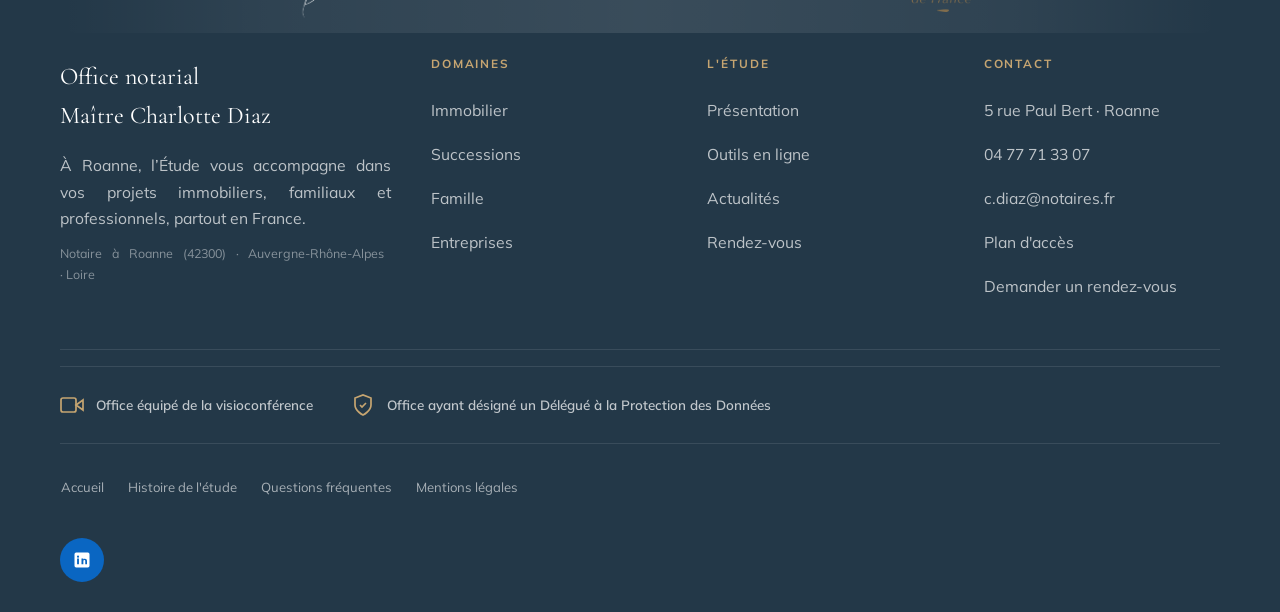
==== commit 4e958216: "Pages metier : grands titres sans « a Roanne » ; encadre des demarches locales de vente Grands titre" ====
--- a/entreprises/index.html
+++ b/entreprises/index.html
@@ -163,7 +163,7 @@
     .hero{padding-top:48px}.noscript-note{padding:24px;text-align:center;background:#f6f1e8}
   </style>
   <p class="noscript-note">Pour nous écrire ou demander un rendez-vous, contactez l’Étude au <a href="tel:+33477713307">04 77 71 33 07</a> ou à <a href="mailto:c.diaz@notaires.fr">c.diaz@notaires.fr</a>. L’envoi du formulaire nécessite JavaScript.</p>
-</noscript><div id="pageBand" class="page-band pb-entreprises"><div class="pb-inner"><h1 tabindex="-1">Créer, développer et transmettre votre entreprise à Roanne</h1><div class="pb-rule" aria-hidden="true">❦</div><div class="pb-sub">De la création à la transmission</div><div class="promo-pills" style="margin-top:1.6rem"><span class="promo-pill">Création de société</span><span class="promo-pill">SARL / SAS</span><span class="promo-pill">SCI</span><span class="promo-pill">Société d'exercice libéral</span><span class="promo-pill">Protection de l'entrepreneur</span><span class="promo-pill">Fonds de commerce</span><span class="promo-pill">Cession de titres sociaux</span><span class="promo-pill">Bail commercial</span><span class="promo-pill">Bail professionnel</span><span class="promo-pill">Location-gérance</span><span class="promo-pill">Transmission d'entreprise</span><span class="promo-pill">Pacte Dutreil</span><span class="promo-pill">Opérations sur le capital</span><span class="promo-pill">Fusion &amp; dissolution</span></div></div></div><nav class="breadcrumb wrap" aria-label="Fil d’Ariane"><a href="../#accueil">Accueil</a><span aria-hidden="true">/</span><span aria-current="page">Entreprises</span></nav><section class="sec" id="entreprises">
+</noscript><div id="pageBand" class="page-band pb-entreprises"><div class="pb-inner"><h1 tabindex="-1">Créer, développer et transmettre votre entreprise</h1><div class="pb-rule" aria-hidden="true">❦</div><div class="pb-sub">De la création à la transmission</div><div class="promo-pills" style="margin-top:1.6rem"><span class="promo-pill">Création de société</span><span class="promo-pill">SARL / SAS</span><span class="promo-pill">SCI</span><span class="promo-pill">Société d'exercice libéral</span><span class="promo-pill">Protection de l'entrepreneur</span><span class="promo-pill">Fonds de commerce</span><span class="promo-pill">Cession de titres sociaux</span><span class="promo-pill">Bail commercial</span><span class="promo-pill">Bail professionnel</span><span class="promo-pill">Location-gérance</span><span class="promo-pill">Transmission d'entreprise</span><span class="promo-pill">Pacte Dutreil</span><span class="promo-pill">Opérations sur le capital</span><span class="promo-pill">Fusion &amp; dissolution</span></div></div></div><nav class="breadcrumb wrap" aria-label="Fil d’Ariane"><a href="../#accueil">Accueil</a><span aria-hidden="true">/</span><span aria-current="page">Entreprises</span></nav><section class="sec" id="entreprises">
   <div class="wrap">
     <div class="ornament" aria-hidden="true">❦</div>
     <div class="sec-head center reveal in" style="max-width:760px;margin:0 auto 2.6rem">
--- a/assets/site.css
+++ b/assets/site.css
@@ -367,6 +367,54 @@
   @media(max-width:680px){
     .transmission{padding:1.5rem 1.4rem;margin-bottom:2.4rem}
     .transmission-titre{font-size:1.18rem}
+  }
+  /* ---------- ALERTE AUX FAUX RIB (17/10/2026) ---------- */
+  /* Meme famille que l encart Suchet ; filet encre au lieu du filet dore
+     pour marquer la mise en garde, sans rouge criard. */
+  .alerte-fraude{
+    max-width:820px;margin:24px auto 0;padding:1.6rem 2.2rem;
+    background:var(--cream);border:1px solid var(--line);
+    border-left:3px solid var(--ink);border-radius:var(--r);
+    box-shadow:var(--shadow-sm);
+  }
+  .alerte-fraude-titre{
+    display:flex;align-items:center;gap:.6rem;
+    font-family:var(--serif);font-size:1.32rem;font-weight:600;
+    color:var(--ink);margin:0 0 .6rem;line-height:1.3;
+  }
+  .alerte-fraude-titre svg{width:22px;height:22px;flex:none;color:var(--brass-deep)}
+  .alerte-fraude p{color:var(--ink-soft);font-size:.99rem;line-height:1.75;margin:0}
+  @media(max-width:680px){
+    .alerte-fraude{padding:1.4rem}
+    .alerte-fraude-titre{font-size:1.18rem}
+    .alerte-fraude p{font-size:1rem}
+  }
+  /* ---------- VENDRE A ROANNE : DEMARCHES LOCALES (17/10/2026) ---------- */
+  /* Page Immobilier, sous « Vous vendez ». Meme famille que l encart Suchet. */
+  .demarches-locales{
+    margin:2.2rem 0 0;padding:1.8rem 2.2rem;
+    background:var(--cream);border:1px solid var(--line);
+    border-left:3px solid var(--brass);border-radius:var(--r);
+    box-shadow:var(--shadow-sm);
+  }
+  .demarches-locales-titre{
+    font-family:var(--serif);font-size:1.4rem;font-weight:600;
+    color:var(--ink);margin:0 0 1rem;line-height:1.3;
+  }
+  .demarches-locales h4{font-family:var(--sans);font-size:.95rem;font-weight:700;color:var(--ink);margin:1.4rem 0 .35rem;line-height:1.4}
+  .demarches-locales-titre + h4{margin-top:0}
+  .demarches-locales p{color:var(--ink-soft);font-size:.99rem;line-height:1.75;margin:0}
+  .demarches-locales-lien{
+    display:inline-block;margin-top:.6rem;
+    color:var(--brass-deep);font-weight:600;font-size:.92rem;line-height:1.6;
+    text-decoration:underline;text-underline-offset:3px;
+  }
+  .demarches-locales-lien svg{width:14px;height:14px;margin-left:.3rem;vertical-align:-2px}
+  .demarches-locales p.demarches-locales-date{font-size:.82rem;font-style:italic;margin-top:1.3rem}
+  @media(max-width:680px){
+    .demarches-locales{padding:1.4rem}
+    .demarches-locales-titre{font-size:1.2rem}
+    .demarches-locales p{font-size:1rem}
   }
 
   .news-cat{font-size:.7rem;font-weight:700;letter-spacing:.14em;text-transform:uppercase;color:var(--brass-deep);margin-bottom:.7rem}
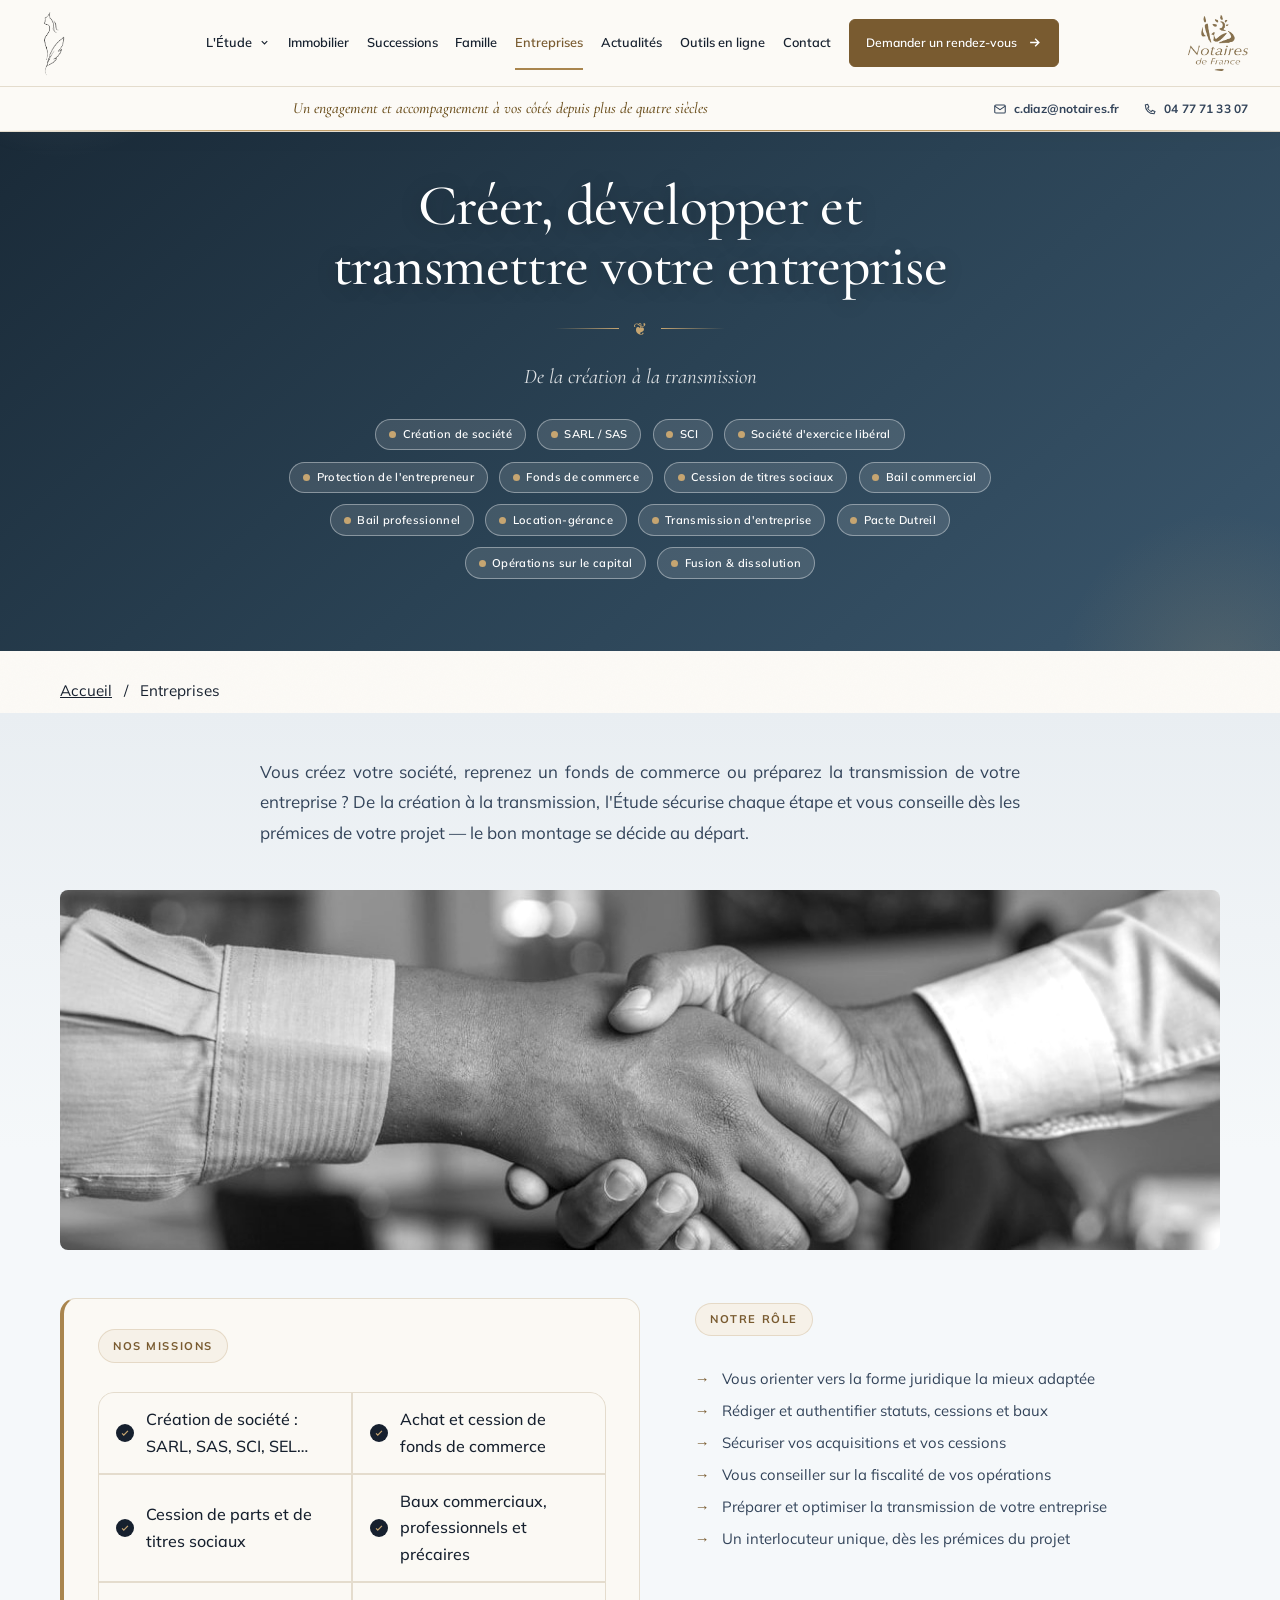
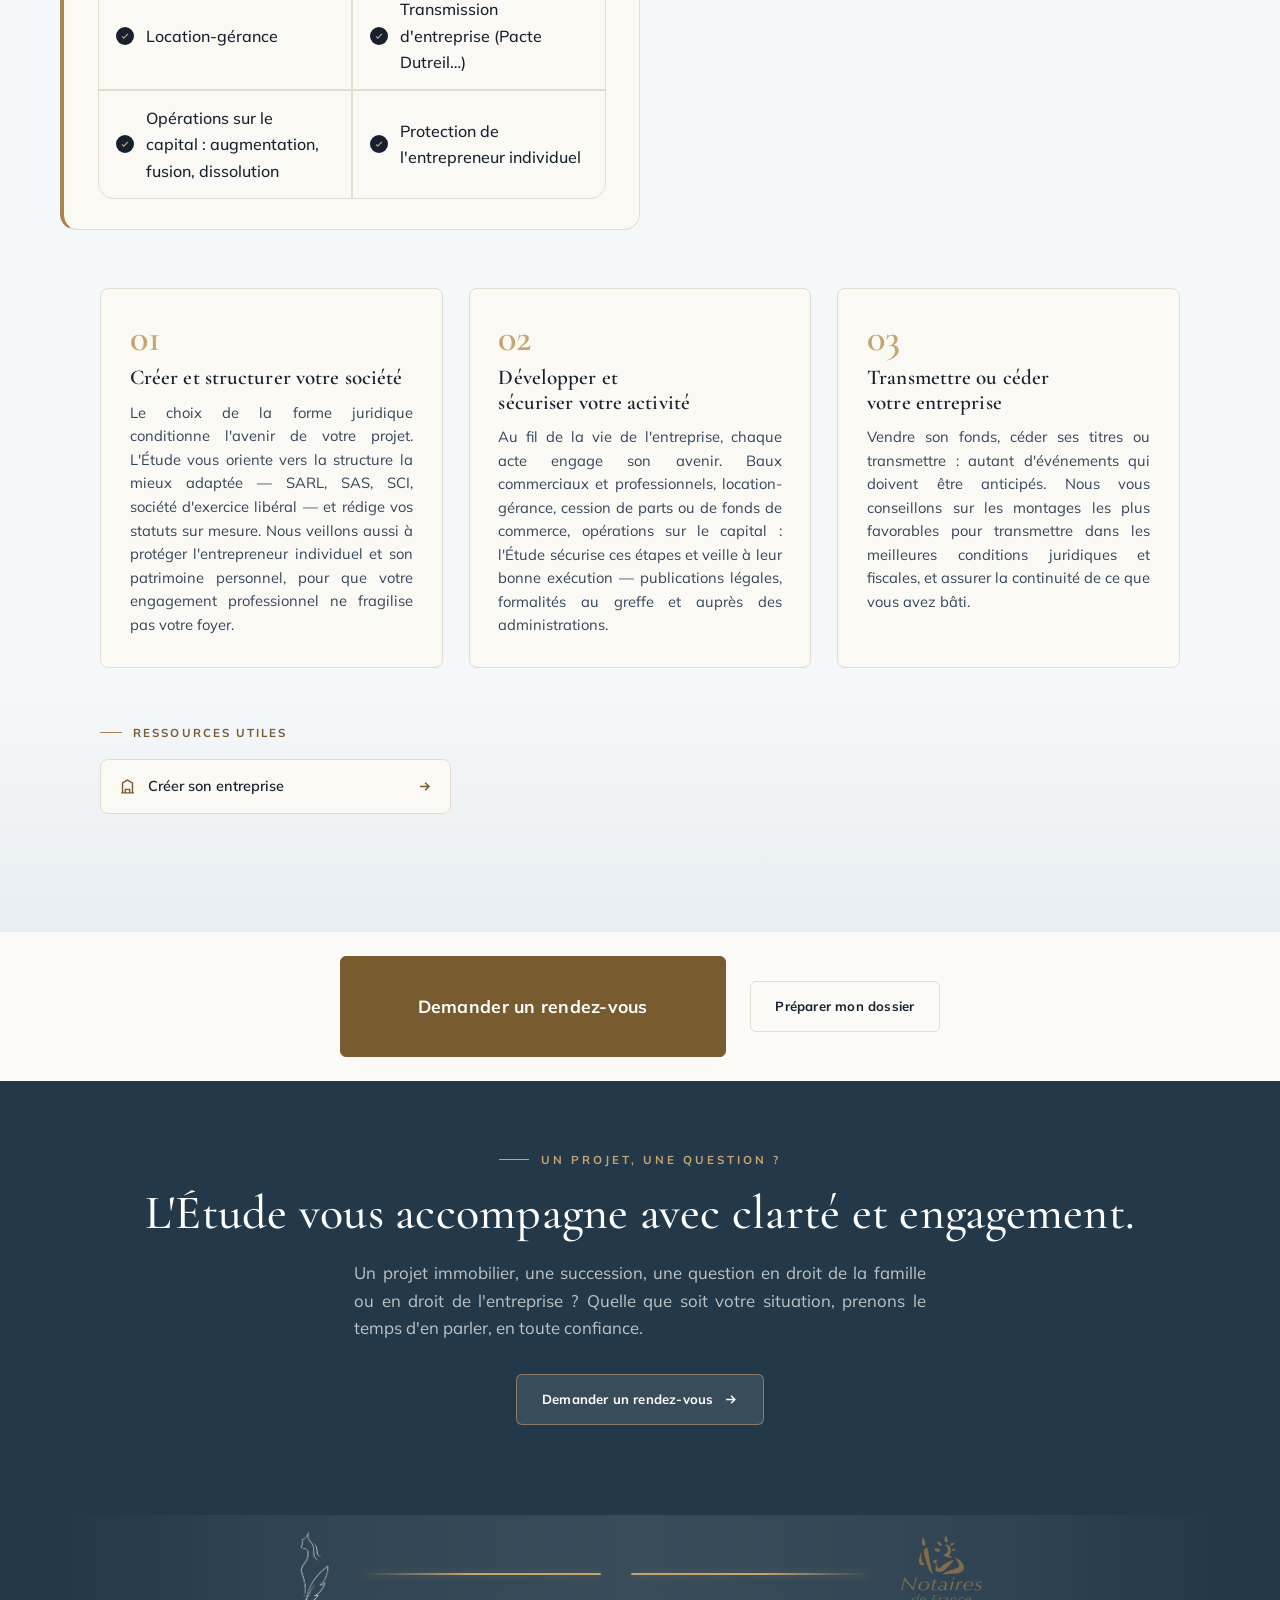
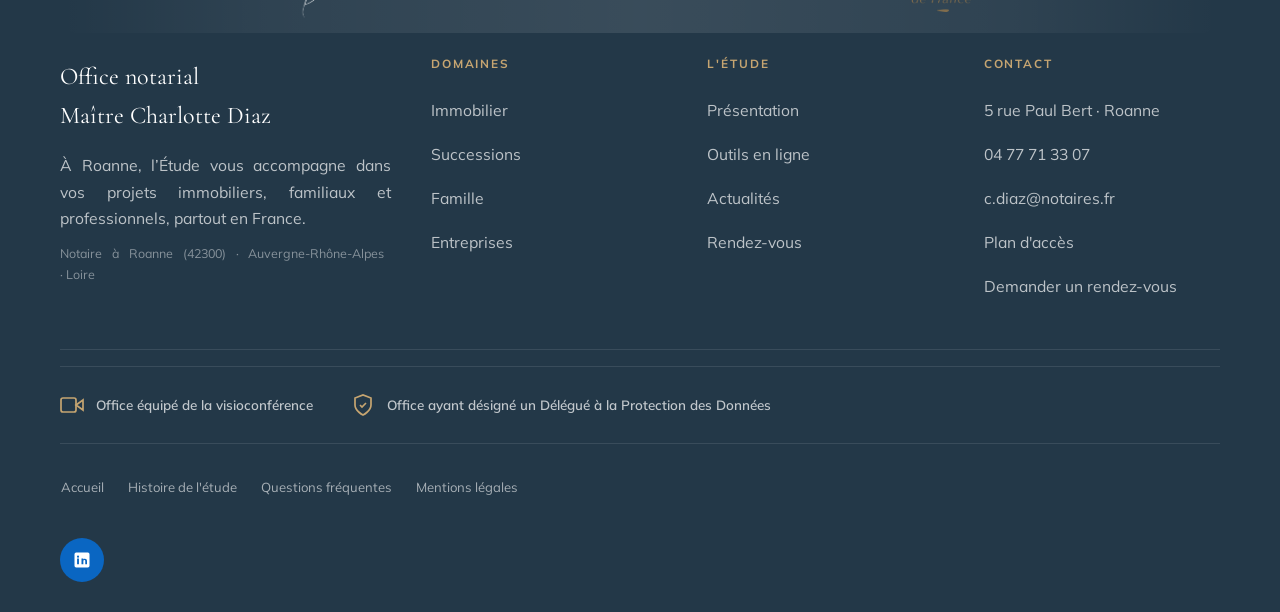
==== commit b03361f4: "Formulation : « une question en droit de la famille ou en droit de l'entreprise »" ====
--- a/entreprises/index.html
+++ b/entreprises/index.html
@@ -12,18 +12,16 @@
      la description et le texte de la page — qui sont déjà en place. -->
 
 <!-- ══════════════════════════════════════════════════════════════════
-     ADRESSE OFFICIELLE DE LA PAGE  ·  À METTRE À JOUR LE JOUR J
+     ADRESSE OFFICIELLE DE LA PAGE  ·  www.diaz-roanne.notaires.fr depuis le 22/10/2026
 
      Ces trois lignes disent à Google et aux réseaux sociaux :
      « la vraie adresse de ce site, c'est celle-ci ».
-     Aujourd'hui c'est l'adresse provisoire en .vercel.app.
-     👉 LE JOUR DE LA NOMINATION : remplacer les 3 adresses ci-dessous
-        par le domaine définitif (ex. https://diaz-roanne.notaires.fr/),
-        ainsi que le champ "url" de la fiche technique plus bas.
+     Adresse définitive depuis le 22/10/2026 : https://www.diaz-roanne.notaires.fr/
+     (l'ancienne adresse etude-charlotte-diaz.vercel.app redirige ici : voir vercel.json).
      ══════════════════════════════════════════════════════════════════ -->
-<link rel="canonical" href="https://etude-charlotte-diaz.vercel.app/entreprises/">
-<meta property="og:url" content="https://etude-charlotte-diaz.vercel.app/entreprises/">
-<meta property="og:image" content="https://etude-charlotte-diaz.vercel.app/assets/partage.jpg">
+<link rel="canonical" href="https://www.diaz-roanne.notaires.fr/entreprises/">
+<meta property="og:url" content="https://www.diaz-roanne.notaires.fr/entreprises/">
+<meta property="og:image" content="https://www.diaz-roanne.notaires.fr/assets/partage.jpg">
 <meta property="og:image:width" content="1200">
 <meta property="og:image:height" content="630">
 <meta property="og:image:alt" content="Étude notariale Charlotte Diaz — Notaire à Roanne">
@@ -54,8 +52,8 @@
   "name": "SELAS Charlotte DIAZ Notaire",
   "alternateName": ["Étude Notariale Charlotte Diaz", "Étude de Maître Yves Suchet", "Office notarial Suchet", "Étude Suchet — Roanne"],
   "description": "Étude notariale à Roanne (Loire). Maître Charlotte Diaz succède à Maître Yves Suchet à la tête de l'office du 5 rue Paul Bert. Immobilier, successions, droit de la famille et des entreprises, à Roanne, dans le Roannais et à Saint-Germain-Lespinasse.",
-  "url": "https://etude-charlotte-diaz.vercel.app/",
-  "image": "https://etude-charlotte-diaz.vercel.app/assets/partage.jpg",
+  "url": "https://www.diaz-roanne.notaires.fr/",
+  "image": "https://www.diaz-roanne.notaires.fr/assets/partage.jpg",
   "telephone": "+33477713307",
   "email": "c.diaz@notaires.fr",
   "address": {
@@ -235,7 +233,7 @@
     <div class="cta-band reveal in">
       <div class="eyebrow" style="justify-content:center">Un projet, une question&#160;?</div>
       <h2>L'Étude vous accompagne avec clarté et engagement.</h2>
-      <p>Un projet immobilier, une succession, une question de famille ou d'entreprise&#160;? Quelle que soit votre situation, prenons le temps d'en parler, en toute confiance.</p>
+      <p>Un projet immobilier, une succession, une question en droit de la famille ou en droit de l'entreprise&#160;? Quelle que soit votre situation, prenons le temps d'en parler, en toute confiance.</p>
       <a data-route="rdv" href="../#rdv" class="btn btn-light">Demander un rendez-vous
         <svg viewBox="0 0 24 24" fill="none" stroke="currentColor" stroke-width="2.2"><path d="M5 12h14M13 6l6 6-6 6" /></svg>
       </a>
